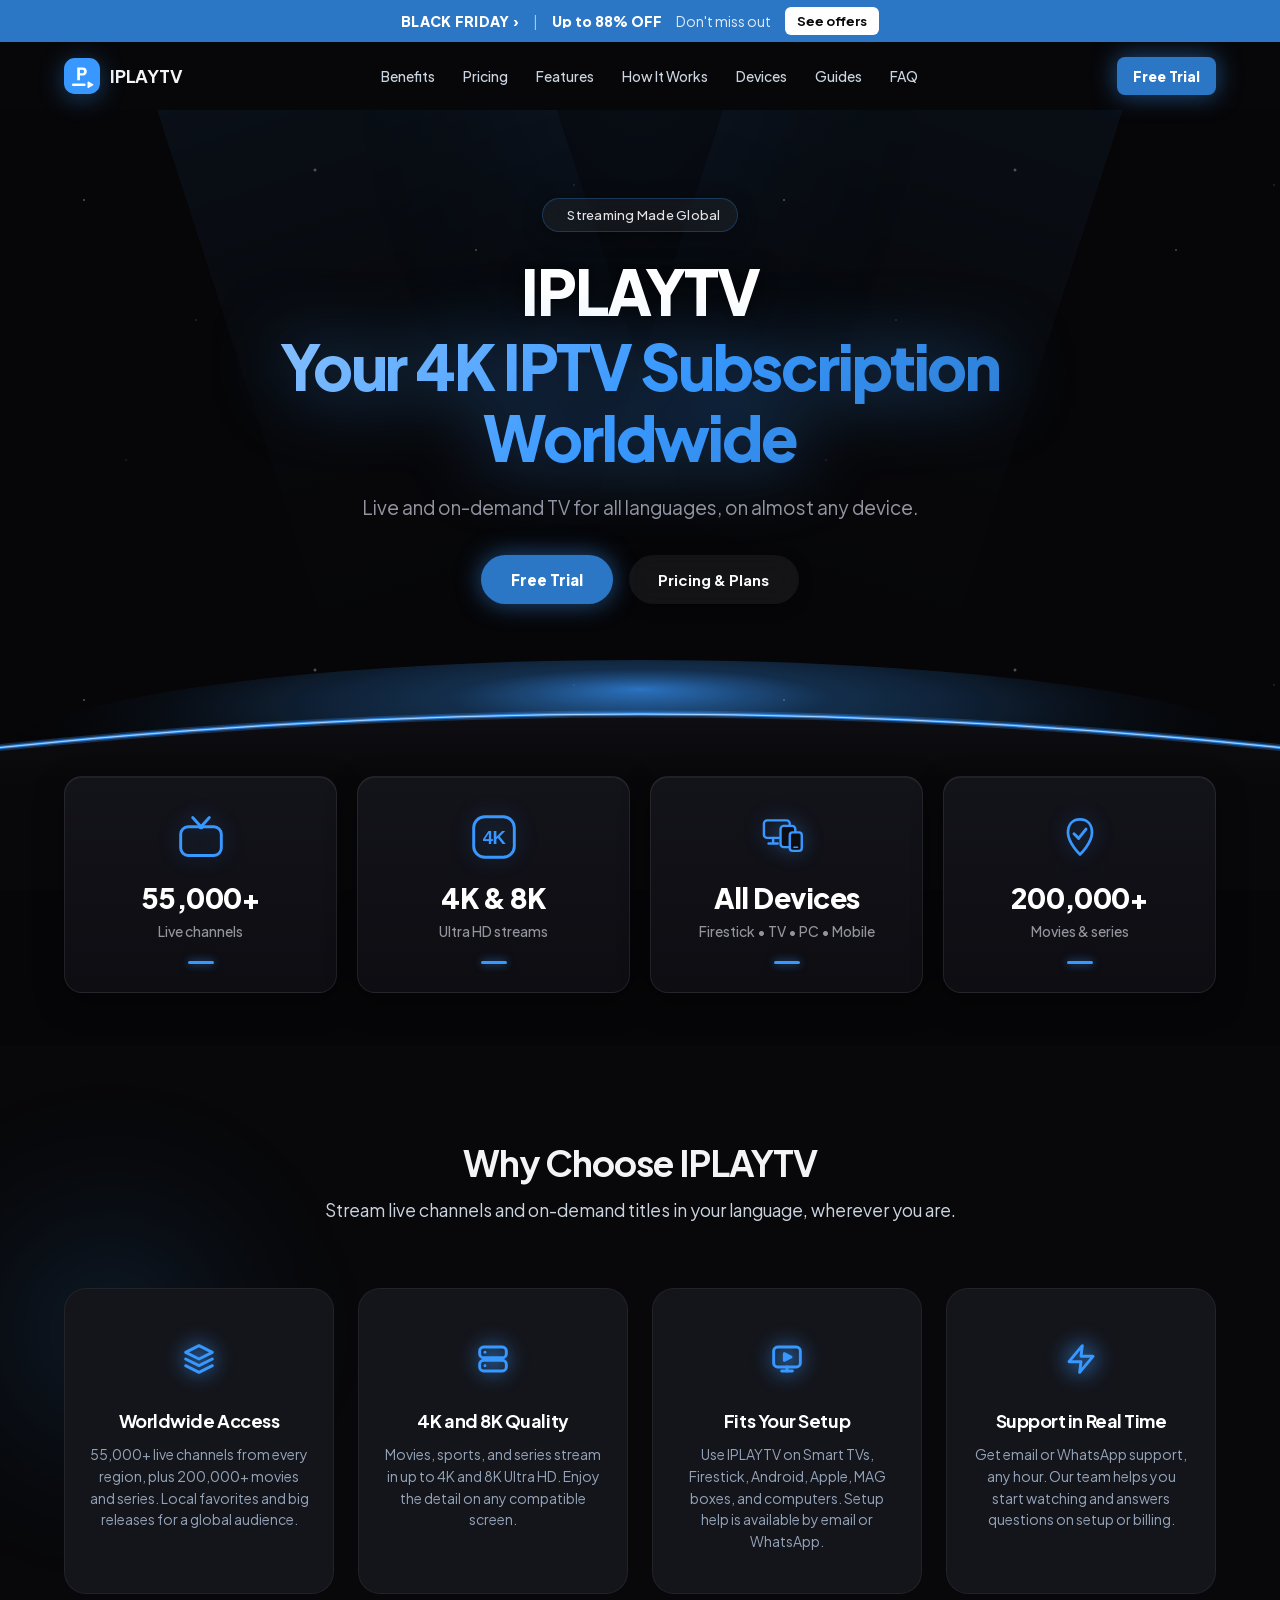
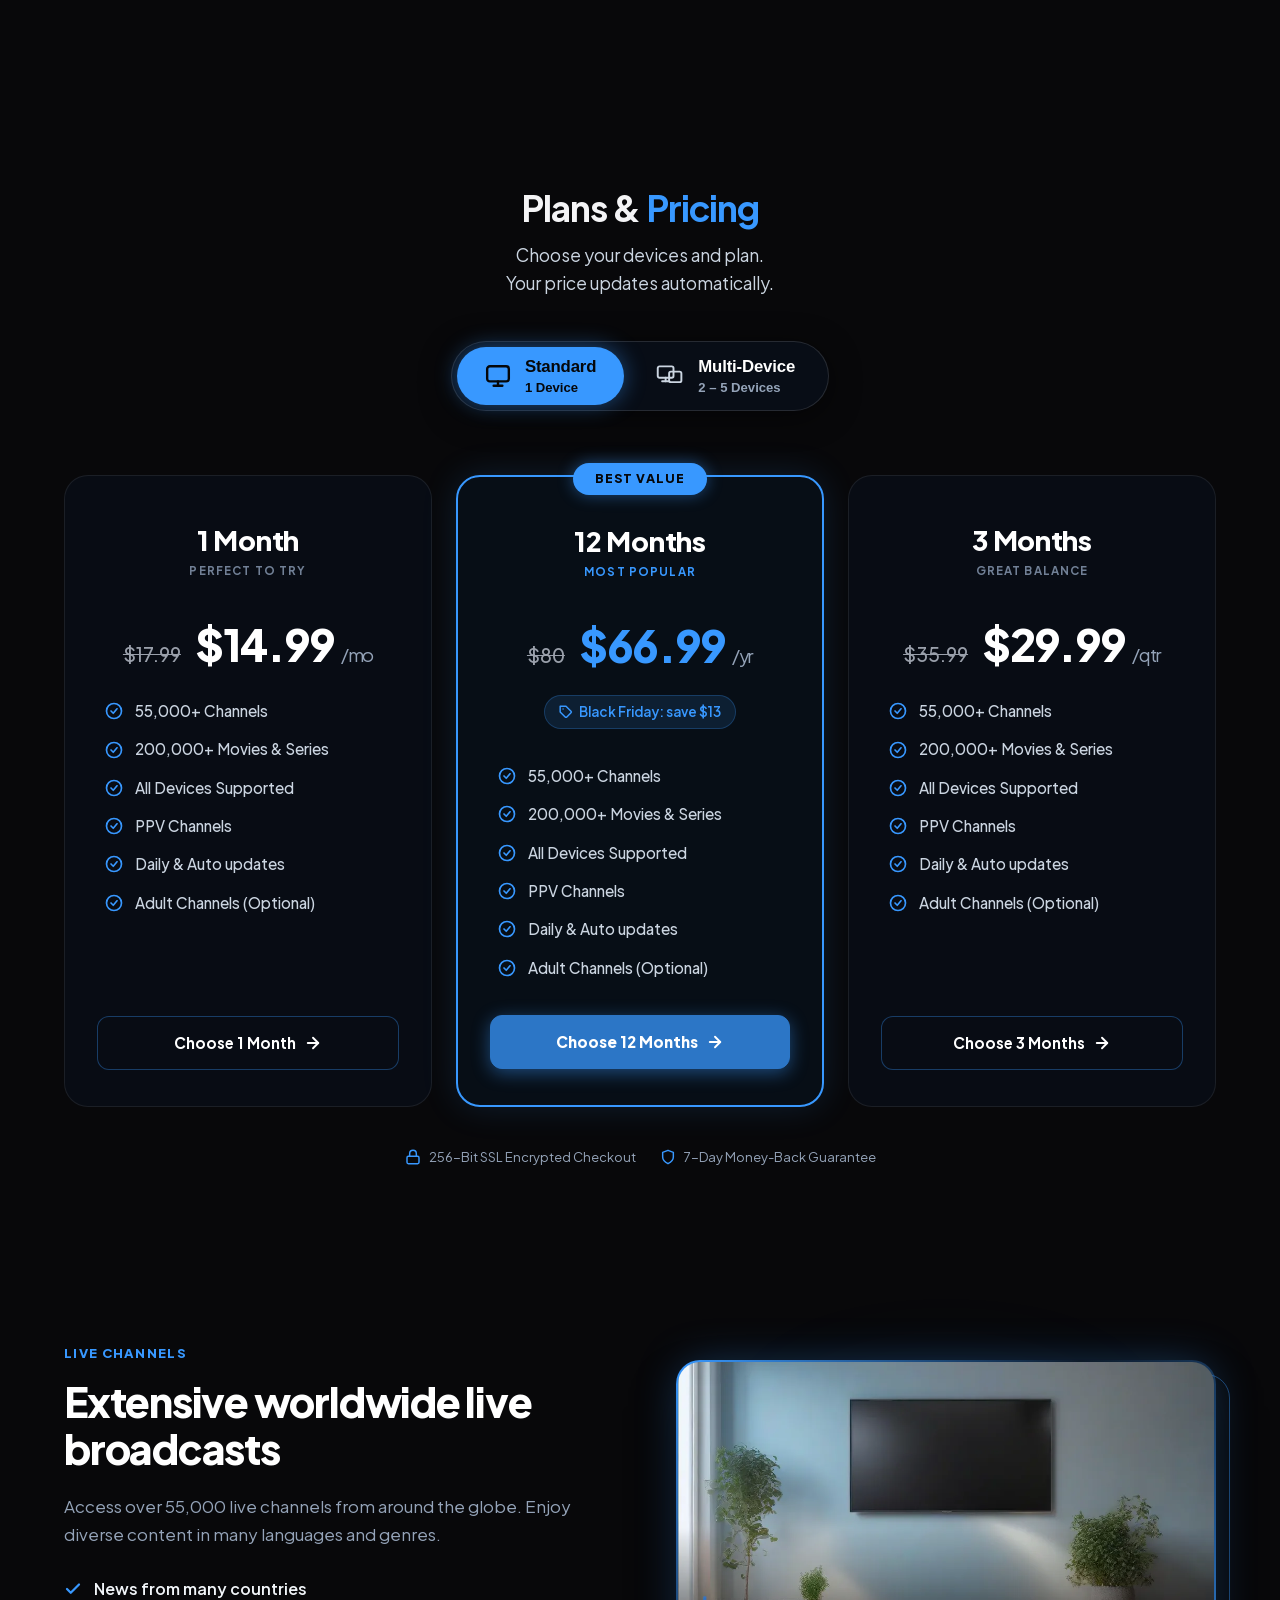
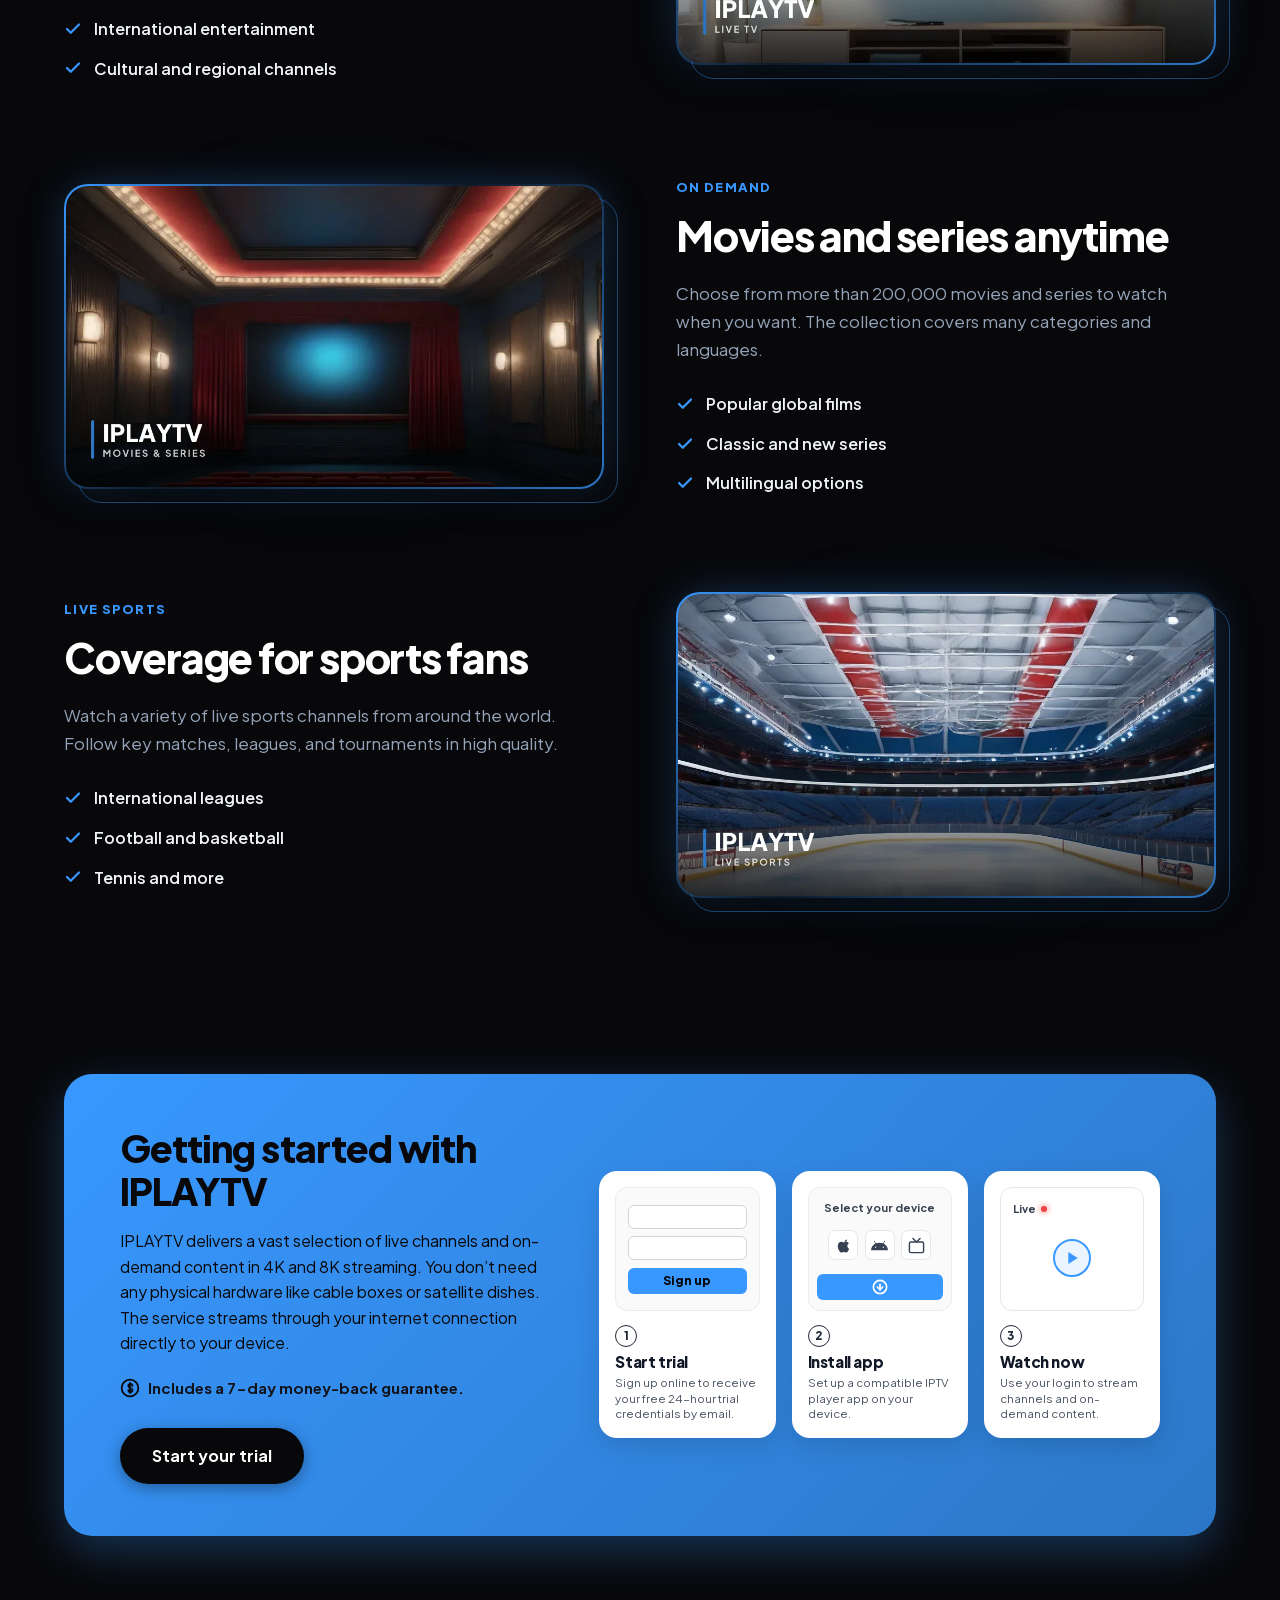
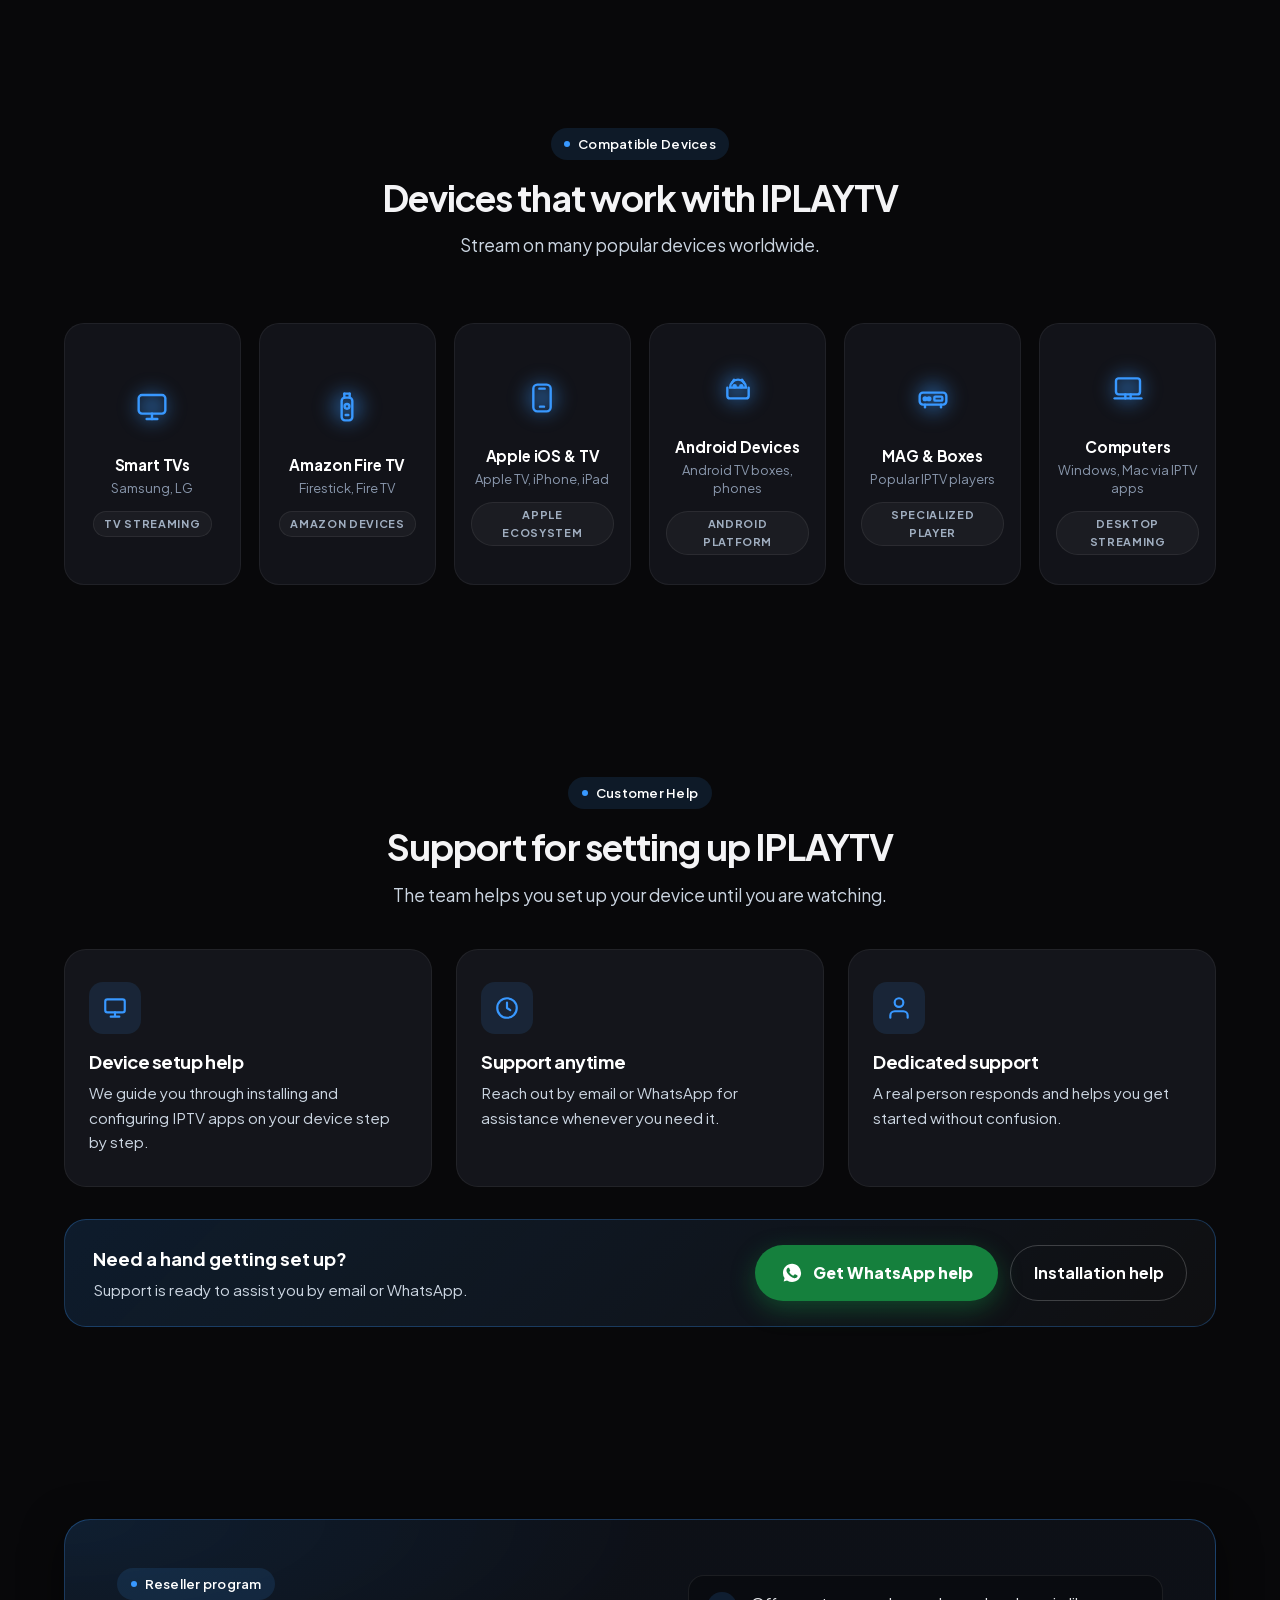
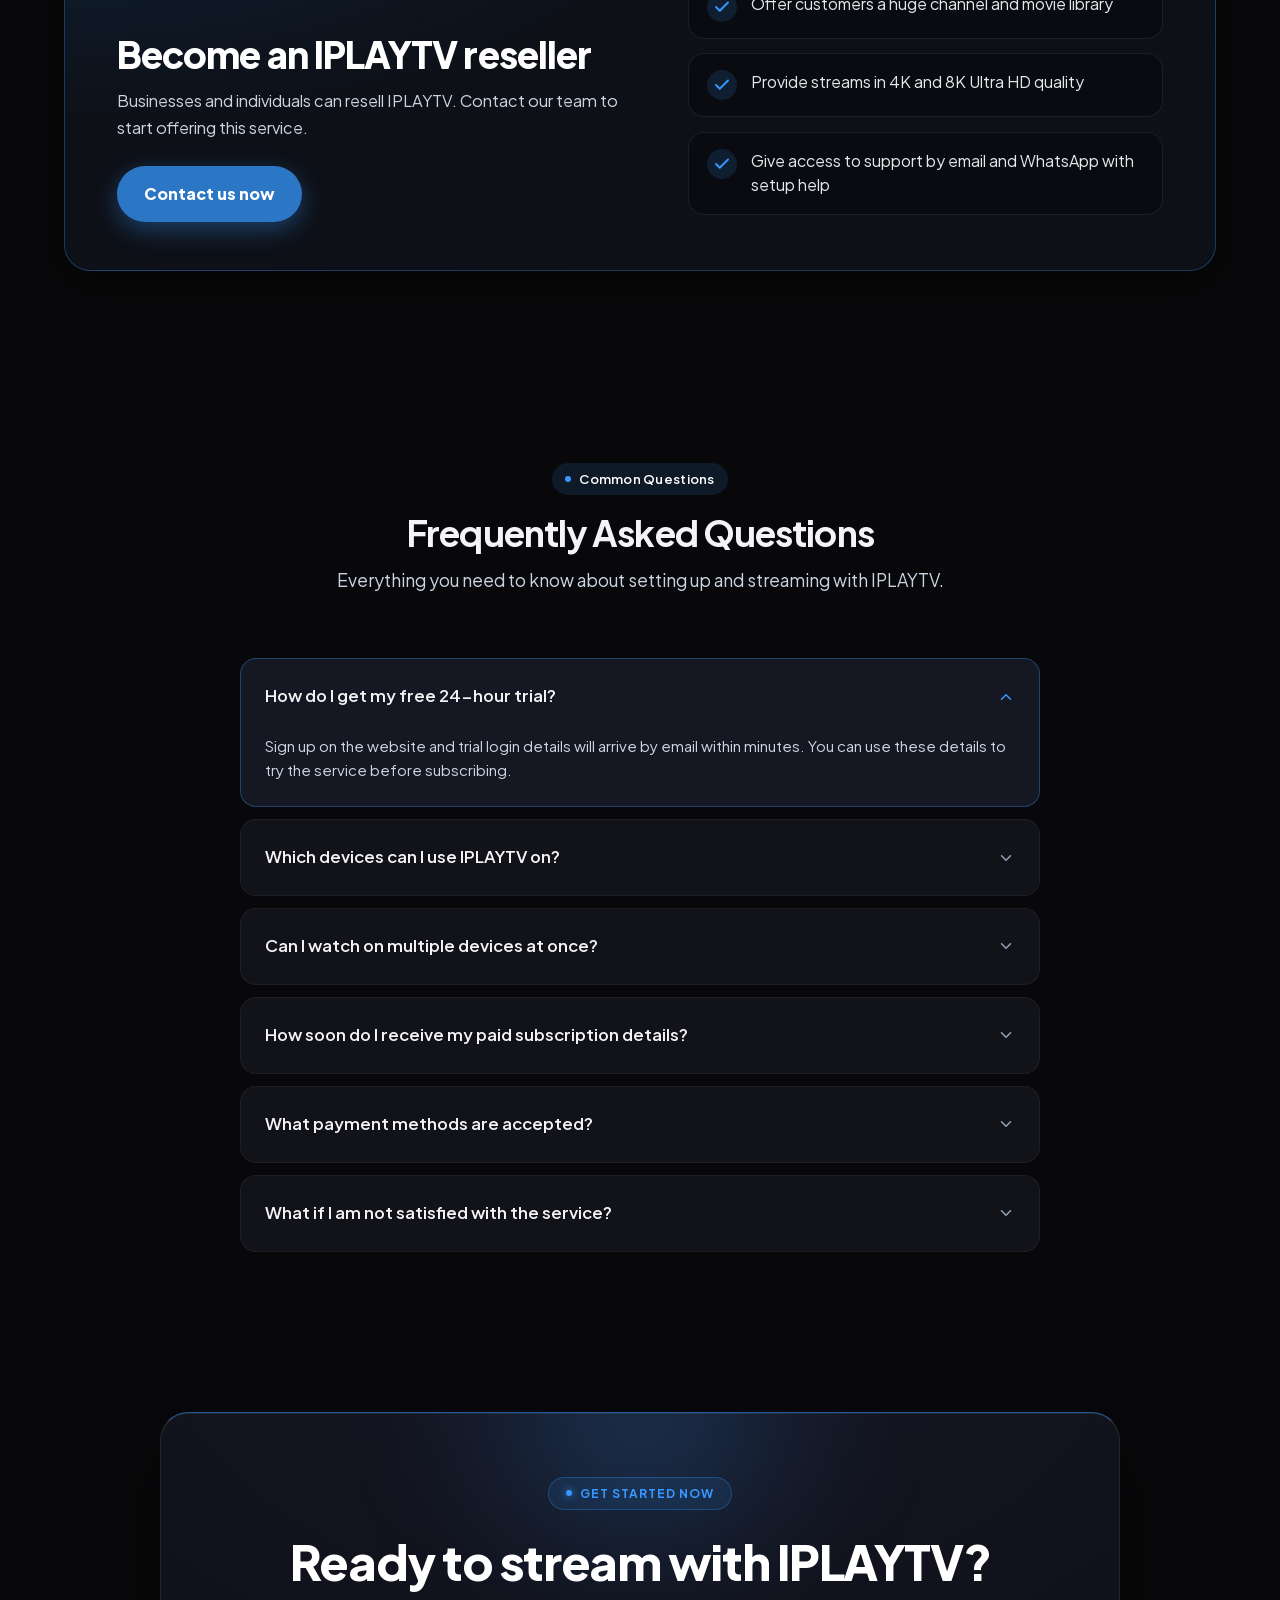
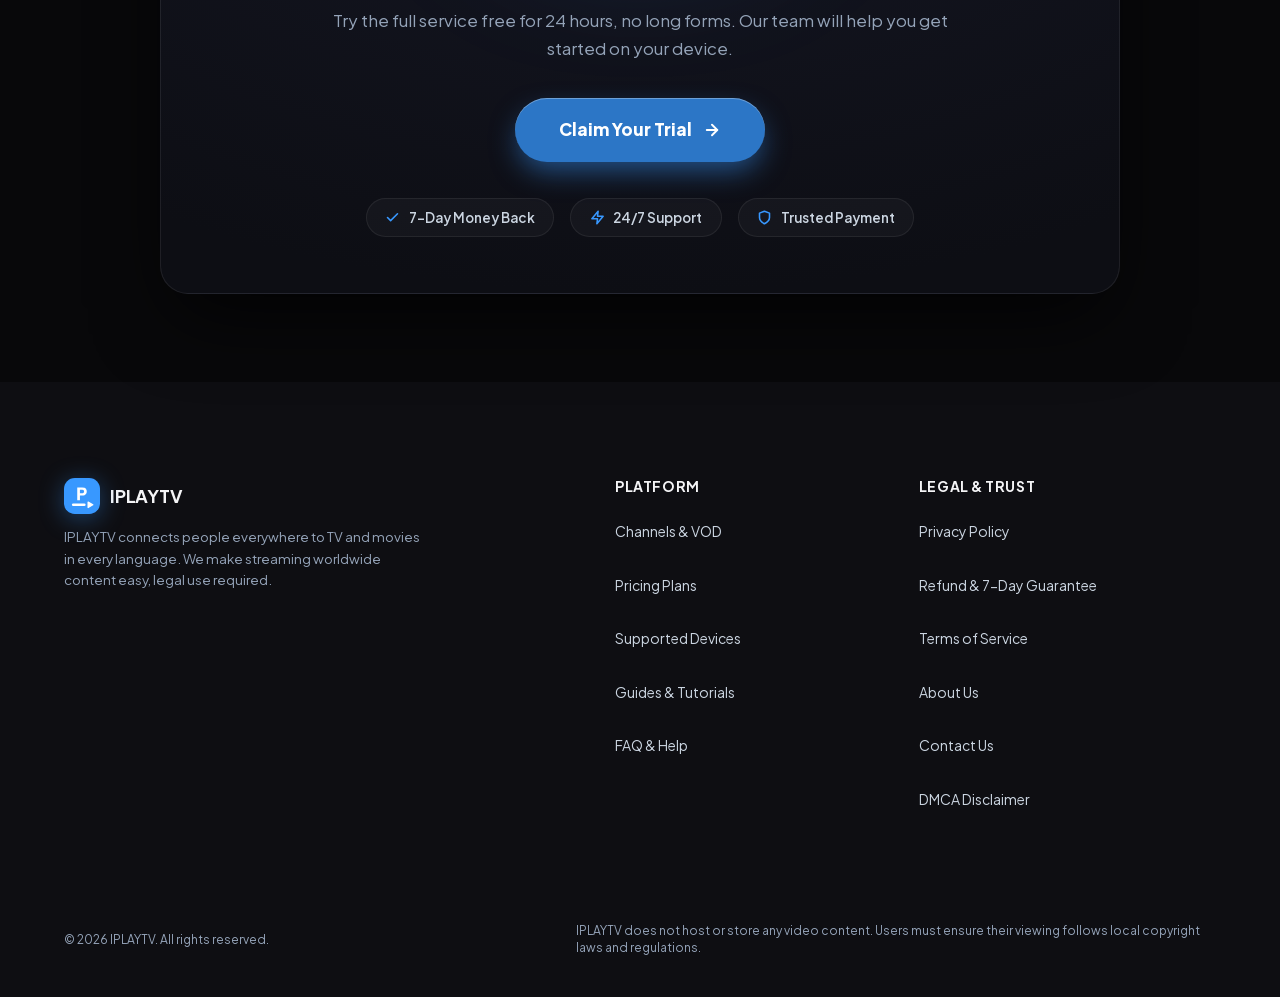
==== index.html @ 458f4988 "Deploy IPTV site via TVKIX Site Manager [2026-11-11T23:20:35.252Z]" ====
<!DOCTYPE html>
<html lang="en" style="background-color:#08080a;color:#f4f4f6;">
<head>
  <meta charset="UTF-8">
  <meta name="viewport" content="width=device-width, initial-scale=1.0">
  
  <!-- Primary SEO Meta Tags -->
  <title>IPLAYTV Global IPTV: 4K &amp; 8K Streaming Plans | Free Trial</title>
  <meta name="description" content="Explore 55,000+ live channels and 200,000+ movies in 4K or 8K. Try the IPLAYTV free 24-hour trial and start watching today. Plans for every budget.">
  <meta name="robots" content="index, follow, max-snippet:-1, max-image-preview:large, max-video-preview:-1">
  <meta name="format-detection" content="telephone=no">
  <link rel="canonical" href="https://iplaytviptv.org/">
  <link rel="preload" href="/assets/fonts/plus-jakarta-sans.woff2" as="font" type="font/woff2" crossorigin>
  <meta name="theme-color" content="#08080a">

  <!-- Site favicon: real image files, which Google Search reads -->
  <link rel="icon" href="favicon.ico" sizes="any">
  <link rel="icon" type="image/png" sizes="48x48" href="/assets/favicon-48x48.png">
  <link rel="icon" type="image/svg+xml" href="/assets/favicon.svg">
  <link rel="apple-touch-icon" sizes="180x180" href="/assets/apple-touch-icon.png">
  <link rel="manifest" href="site.webmanifest">

  <!-- Open Graph / Facebook -->
  <meta property="og:type" content="website">
  <meta property="og:url" content="https://iplaytviptv.org/">
  <meta property="og:title" content="IPLAYTV Global IPTV: 4K & 8K Streaming Plans | Free Trial">
  <meta property="og:description" content="Explore 55,000+ live channels and 200,000+ movies in 4K or 8K. Try the IPLAYTV free 24-hour trial and start watching today. Plans for every budget.">
  <meta property="og:site_name" content="IPLAYTV">
  <meta property="og:image" content="https://iplaytviptv.org/images/share-iplaytv-live-tv-1794439201990.jpg">
  <meta property="og:image:width" content="1200">
  <meta property="og:image:height" content="630">
  <meta property="og:image:alt" content="IPLAYTV Ultra-Stable 4K IPTV Streaming Service">

  <!-- Twitter / X -->
  <meta name="twitter:card" content="summary_large_image">
  <meta name="twitter:title" content="IPLAYTV Global IPTV: 4K & 8K Streaming Plans | Free Trial">
  <meta name="twitter:description" content="Explore 55,000+ live channels and 200,000+ movies in 4K or 8K. Try the IPLAYTV free 24-hour trial and start watching today. Plans for every budget.">
  <meta name="twitter:image" content="https://iplaytviptv.org/images/share-iplaytv-live-tv-1794439201990.jpg">

  <!-- Self-Hosted Critical Variable Font loaded via @font-face with font-display: swap -->

  <!-- Main Stylesheet -->
  <style>
@font-face{font-family:"Plus Jakarta Sans";font-style:normal;font-weight:400 800;font-display:swap;src:url("/assets/fonts/plus-jakarta-sans.woff2") format("woff2");unicode-range:U+0000-00FF,U+0131,U+0152-0153,U+02BB-02BC,U+02C6,U+02DA,U+02DC,U+0304,U+0308,U+0329,U+2000-206F,U+20AC,U+2122,U+2191,U+2193,U+2212,U+2215,U+FEFF,U+FFFD}:root{--bg-page:#08080a;--bg-surface:#0e0e12;--bg-card:#131318;--bg-card-hover:#181820;--bg-subtle:#1c1c24;--border-subtle:transparent;--border-medium:transparent;--border-accent:transparent;--border-highlight:transparent;--accent:#2c77c7;--accent-hover:#2c77c7;--accent-light:rgba(44, 119, 199,0.12);--accent-text:#c7e2ff;--status-green:#22c55e;--status-green-bg:rgba(34,197,94,0.12);--text-primary:#f4f4f6;--text-secondary:#cbd5e1;--text-muted:#94a3b8;--text-inverse:#08080a;--font-family:"Plus Jakarta Sans",-apple-system,BlinkMacSystemFont,"Segoe UI",Roboto,Oxygen,Ubuntu,Cantarell,"Helvetica Neue",sans-serif;--line-height-base:1.6;--line-height-heading:1.2;--space-xs:0.5rem;--space-sm:0.75rem;--space-md:1rem;--space-lg:1.5rem;--space-xl:2.5rem;--space-2xl:4rem;--space-3xl:6rem;--max-width:1200px;--radius-sm:4px;--radius-md:8px;--radius-lg:12px;--radius-full:9999px;--transition-fast:0.15s ease;--transition-normal:0.25s ease}*,*::before,*::after{box-sizing:border-box;margin:0;padding:0}html{font-family:var(--font-family);font-size:16px;line-height:var(--line-height-base);color:var(--text-secondary);background-color:var(--bg-page);scroll-behavior:smooth;-webkit-text-size-adjust:100%;text-rendering:optimizeLegibility}body{min-height:100vh;display:flex;flex-direction:column;background-color:var(--bg-page);color:var(--text-secondary);overflow-x:hidden}h1,h2,h3,h4,h5,h6{color:var(--text-primary);font-weight:700;line-height:var(--line-height-heading);letter-spacing:-0.025em}h1{font-size:clamp(2rem,5vw,3.25rem);font-weight:800;margin-bottom:var(--space-md)}h2{font-size:clamp(1.75rem,3.5vw,2.25rem);margin-bottom:var(--space-sm)}h3{font-size:1.25rem;margin-bottom:var(--space-xs)}p{margin-bottom:var(--space-md)}p:last-child{margin-bottom:0}a{color:inherit;text-decoration:none;transition:color var(--transition-fast)}a:hover{color:var(--text-primary)}ul,ol{list-style:none}:focus-visible{outline:2px solid var(--accent);outline-offset:3px}.container{width:100%;max-width:var(--max-width);margin-inline:auto;padding-inline:var(--space-md)}@media (min-width:768px){.container{padding-inline:var(--space-lg)}}.section{padding-block:var(--space-2xl);border-bottom:none;scroll-margin-top:90px}@media (min-width:768px){.section{padding-block:var(--space-3xl)}}.section-header{text-align:center;max-width:680px;margin-inline:auto;margin-bottom:var(--space-2xl)}.section-header p{color:var(--text-secondary);font-size:1.1rem}.pill-badge{display:inline-flex;align-items:center;gap:0.5rem;padding:0.35rem 0.85rem;font-size:0.8125rem;font-weight:600;letter-spacing:0.02em;color:var(--accent-text);background-color:var(--accent-light);border:none;border-radius:var(--radius-full);margin-bottom:var(--space-md)}.pill-badge .dot{width:6px;height:6px;border-radius:50%;background-color:var(--accent)}.status-pill{display:inline-flex;align-items:center;gap:0.375rem;font-size:0.75rem;font-weight:500;color:#86efac;background-color:var(--status-green-bg);padding:0.25rem 0.625rem;border-radius:var(--radius-full);border:none}.status-pill .indicator{width:6px;height:6px;border-radius:50%;background-color:var(--status-green)}@media (max-width:640px){.header-actions .status-pill{display:none}}.btn{display:inline-flex;align-items:center;justify-content:center;gap:0.5rem;padding:0.75rem 1.5rem;font-size:0.9375rem;font-weight:600;border-radius:var(--radius-md);border:none;cursor:pointer;white-space:nowrap;transition:background-color var(--transition-fast),transform var(--transition-fast);text-decoration:none}.btn:active{transform:translateY(1px)}.btn-primary{background:linear-gradient(135deg,#2c77c7 0%,#2c77c7 100%);color:#ffffff !important;font-weight:700;border:none}.btn-primary:hover{background-color:var(--accent-hover);color:#ffffff}.btn-secondary{background-color:var(--bg-card);color:var(--text-primary);border:none}.btn-secondary:hover{background-color:var(--bg-subtle);color:#ffffff}.btn-block{width:100%}.btn-sm{padding:0.5rem 1rem;font-size:0.875rem}.btn-group{display:flex;flex-direction:column;gap:0.75rem;width:100%}@media (min-width:480px){.btn-group{flex-direction:row;justify-content:center;width:auto}}.site-header{position:sticky;top:0;z-index:100;background-color:rgba(8,8,10,0.95);border-bottom:none;backdrop-filter:blur(8px);-webkit-backdrop-filter:blur(8px)}.header-container{display:flex;align-items:center;justify-content:space-between;height:68px}.brand-logo{display:flex;align-items:center;gap:0.625rem;font-size:1.125rem;font-weight:700;color:var(--text-primary);letter-spacing:-0.01em}.logo-icon{display:inline-flex;align-items:center;justify-content:center;width:32px;height:32px;background-color:var(--accent);color:#ffffff;border-radius:var(--radius-sm);font-weight:900;font-size:1rem}.brand-accent{color:var(--accent-ink, var(--accent))}.nav-menu{display:none}@media (min-width:900px){.nav-menu{display:flex;align-items:center;gap:1.75rem}}.nav-link{font-size:0.875rem;font-weight:500;color:var(--text-secondary)}.nav-link:hover{color:var(--text-primary)}.header-actions{display:flex;align-items:center;gap:0.875rem}.menu-toggle{display:flex;flex-direction:column;justify-content:center;gap:5px;width:38px;height:38px;padding:8px;background-color:var(--bg-card);border:none;border-radius:var(--radius-sm);cursor:pointer;color:var(--text-primary)}@media (min-width:900px){.menu-toggle{display:none}}.menu-bar{display:block;width:100%;height:2px;background-color:var(--text-primary);transition:transform var(--transition-fast),opacity var(--transition-fast)}.menu-toggle[aria-expanded="true"] .menu-bar:nth-child(1){transform:translateY(7px) rotate(45deg)}.menu-toggle[aria-expanded="true"] .menu-bar:nth-child(2){opacity:0}.menu-toggle[aria-expanded="true"] .menu-bar:nth-child(3){transform:translateY(-7px) rotate(-45deg)}.mobile-nav{display:none;position:fixed;top:68px;left:0;right:0;bottom:0;background-color:#08080a;border-bottom:none;padding:var(--space-xl) var(--space-lg);flex-direction:column;gap:var(--space-md);z-index:999;overflow-y:auto}.mobile-nav.is-open{display:flex}@media (min-width:900px){.mobile-nav{display:none !important}}.mobile-nav-link{font-size:1.125rem;font-weight:600;color:var(--text-primary);padding-block:0.5rem;border-bottom:none}.hero-section{position:relative;background-color:#060608;padding-top:clamp(3.5rem,7vw,5.5rem);padding-bottom:clamp(2rem,4vw,3.5rem);text-align:center;overflow:hidden}.hero-cosmic-backdrop{position:absolute;inset:0;pointer-events:none;overflow:hidden;z-index:1;contain:strict}.light-ray{position:absolute;top:-120px;width:380px;height:600px;opacity:0.16;transform-origin:top center;pointer-events:none;will-change:transform}.light-ray-left{left:10%;background:linear-gradient(180deg,rgba(56, 152, 255,0.5) 0%,rgba(56, 152, 255,0.08) 60%,transparent 100%);transform:rotate(-18deg)}.light-ray-right{right:10%;background:linear-gradient(180deg,rgba(56, 152, 255,0.45) 0%,rgba(56, 152, 255,0.08) 60%,transparent 100%);transform:rotate(18deg)}.light-ray-center{left:50%;transform:translateX(-50%);width:550px;height:480px;background:radial-gradient(ellipse at top,rgba(56, 152, 255,0.2) 0%,rgba(56, 152, 255,0.05) 50%,transparent 80%);opacity:0.35}.cosmic-stars{position:absolute;inset:0;background-image:radial-gradient(1.5px 1.5px at 12% 18%,rgba(255,255,255,0.65),transparent),radial-gradient(1px 1px at 28% 42%,rgba(255,255,255,0.45),transparent),radial-gradient(2px 2px at 45% 12%,rgba(199, 226, 255,0.75),transparent),radial-gradient(1.5px 1.5px at 68% 28%,rgba(255,255,255,0.55),transparent),radial-gradient(1px 1px at 82% 15%,rgba(255,255,255,0.45),transparent),radial-gradient(1.5px 1.5px at 92% 38%,rgba(199, 226, 255,0.65),transparent),radial-gradient(1px 1px at 18% 70%,rgba(255,255,255,0.35),transparent),radial-gradient(1.5px 1.5px at 84% 68%,rgba(255,255,255,0.4),transparent);background-repeat:repeat;background-size:700px 500px;opacity:0.7}.hero-container{position:relative;z-index:3}.hero-content{max-width:860px;margin-inline:auto;display:flex;flex-direction:column;align-items:center}.hero-badge-pill{display:inline-flex;align-items:center;gap:0.5rem;padding:0.35rem 1rem;background:rgba(255,255,255,0.05);border:none;border-radius:var(--radius-full);font-size:0.8125rem;font-weight:500;letter-spacing:0.02em;color:#e4e4e7;margin-bottom:1.5rem;backdrop-filter:blur(12px);-webkit-backdrop-filter:blur(12px);box-shadow:0 4px 20px rgba(0,0,0,0.4);transition:background-color var(--transition-fast),transform var(--transition-fast)}.hero-badge-pill:hover{background:rgba(255,255,255,0.08);transform:translateY(-1px)}.badge-spark{color:#2c77c7;font-size:0.875rem;text-shadow:0 0 10px rgba(44, 119, 199,0.9),0 0 20px rgba(44, 119, 199,0.5);line-height:1}.hero-title{display:flex;flex-direction:column;align-items:center;gap:0.25rem;font-size:clamp(2.1rem,5.2vw,3.85rem);font-weight:800;line-height:1.15;letter-spacing:-0.035em;margin-bottom:1.25rem}.title-top{color:#ffffff;text-shadow:0 2px 20px rgba(0,0,0,0.8)}.title-bottom{color:var(--accent-ink, #3898ff);background:linear-gradient(135deg,#3898ff 0%,#3898ff 50%,#2c77c7 100%);-webkit-background-clip:text;-webkit-text-fill-color:transparent;background-clip:text;filter:drop-shadow(0 0 35px rgba(44, 119, 199,0.45))}.hero-description{font-size:clamp(1rem,2vw,1.1875rem);color:#9494a0;line-height:1.6;max-width:640px;margin-inline:auto;margin-bottom:2rem}.hero-btn-group{display:flex;flex-direction:row;align-items:center;justify-content:center;gap:1rem;flex-wrap:wrap;margin-bottom:2.5rem}.btn-pill{display:inline-flex;align-items:center;justify-content:center;gap:0.5rem;padding:0.8rem 1.85rem;font-size:0.9375rem;font-weight:600;border-radius:var(--radius-full);border:none;cursor:pointer;white-space:nowrap}.btn-pill,.btn-pill span,.btn-pill:link,.btn-pill:visited{text-decoration:none}.btn-pill-primary,.btn-pill-primary:link,.btn-pill-primary:visited{background:var(--accent);color:#ffffff !important;font-weight:800 !important;border:none;box-shadow:0 0 25px rgba(44, 119, 199,0.45),0 4px 14px rgba(0,0,0,0.4)}.btn-pill-primary:hover{transform:translateY(-2px) scale(1.02);box-shadow:0 0 35px rgba(44, 119, 199,0.7),0 6px 22px rgba(0,0,0,0.5);color:#ffffff !important}.btn-pill-primary span{background:none;box-shadow:none;color:#ffffff !important}.btn-pill-glass{background-color:rgba(255,255,255,0.06);color:#f8fafc !important;border:none;backdrop-filter:blur(12px);-webkit-backdrop-filter:blur(12px);box-shadow:0 4px 15px rgba(0,0,0,0.3)}.btn-pill-glass span{color:#f8fafc !important}.btn-pill-glass:hover{background-color:rgba(255,255,255,0.12);color:#ffffff !important;transform:translateY(-2px);box-shadow:0 6px 20px rgba(0,0,0,0.4)}.hero-horizon{position:relative;width:100%;margin-top:1rem;margin-bottom:-15px;overflow:visible;pointer-events:none;z-index:2;display:flex;justify-content:center}.horizon-svg{width:100%;height:clamp(140px,18vw,240px);display:block;overflow:visible}.hero-metrics-container{position:relative;z-index:3;margin-top:-115px}@media (max-width:640px){.hero-metrics-container{margin-top:-50px}.hero-btn-group{flex-direction:column;width:100%;max-width:320px;margin-inline:auto}.btn-pill{width:100%}.horizon-svg{height:120px}}.metrics-grid{display:grid;grid-template-columns:repeat(2,1fr);gap:1rem;margin-top:0}@media (min-width:860px){.metrics-grid{grid-template-columns:repeat(4,1fr);gap:1.25rem}}.metric-card{position:relative;background-color:#0c0c11;background:linear-gradient(180deg,#13131a 0%,#0d0d12 100%);border:1px solid rgba(255,255,255,0.08);border-radius:18px;padding:2.25rem 1rem 1.75rem 1rem;display:flex;flex-direction:column;align-items:center;justify-content:center;text-align:center;box-shadow:0 10px 30px rgba(0,0,0,0.4),inset 0 1px 0 rgba(255,255,255,0.06);transition:transform var(--transition-normal),box-shadow var(--transition-normal),border-color var(--transition-normal),background-color var(--transition-normal)}.metric-card:hover{transform:translateY(-3px);background-color:#101016;border-color:rgba(56, 152, 255,0.4);box-shadow:0 14px 40px rgba(0,0,0,0.55),0 0 25px rgba(44, 119, 199,0.15)}.metric-icon-wrap{display:flex;align-items:center;justify-content:center;width:56px;height:48px;max-width:56px;max-height:48px;background:transparent;border:none;margin-inline:auto;margin-bottom:1.25rem;overflow:visible;flex-shrink:0}.metric-icon-art{width:56px !important;height:48px !important;max-width:56px !important;max-height:48px !important;display:block;flex-shrink:0;filter:drop-shadow(0 0 10px rgba(56, 152, 255,0.22));transition:transform var(--transition-fast),filter var(--transition-fast)}.metric-card:hover .metric-icon-art{transform:scale(1.06);filter:drop-shadow(0 0 16px rgba(56, 152, 255,0.5))}.metric-val{font-size:clamp(1.35rem,2.2vw,1.85rem);font-weight:800;color:#ffffff;letter-spacing:-0.02em;line-height:1.2}.metric-val .accent-mark{color:var(--accent-ink, #3898ff);margin-left:2px}.metric-label{font-size:clamp(0.78rem,1.15vw,0.875rem);color:#94949e;margin-top:0.45rem;line-height:1.4;font-weight:500}.metric-dash{display:block;width:26px;height:3px;border-radius:var(--radius-full);background-color:#3898ff;margin-top:1.25rem;box-shadow:0 0 8px rgba(56, 152, 255,0.5)}@media (max-width:640px){.metrics-grid{gap:0.65rem}.metric-card{padding:1.5rem 0.6rem 1.25rem 0.6rem;border-radius:14px}.metric-icon-wrap{height:44px;margin-bottom:0.85rem}.metric-icon-art{width:44px;height:38px}.metric-val{font-size:1.15rem}.metric-label{font-size:0.72rem}.metric-dash{margin-top:0.85rem;width:20px}}.hero-categories-section{position:relative;background-color:#060608;padding-bottom:2rem}.hero-categories-container{position:relative;z-index:3;margin-top:1.5rem;margin-bottom:1rem}.category-cards-grid{display:grid;grid-template-columns:repeat(3,1fr);gap:0.65rem}@media (min-width:860px){.category-cards-grid{grid-template-columns:repeat(6,1fr);gap:1rem}}.category-card{position:relative;display:flex;flex-direction:column;border-radius:14px;overflow:hidden;background-color:#0c0c11;border:1px solid rgba(255,255,255,0.08);text-decoration:none;cursor:pointer;box-shadow:0 6px 20px rgba(0,0,0,0.4);transition:transform var(--transition-normal),box-shadow var(--transition-normal),border-color var(--transition-normal)}.category-card:hover{transform:translateY(-4px) scale(1.02);border-color:rgba(56, 152, 255,0.45);box-shadow:0 12px 30px rgba(0,0,0,0.6),0 0 20px rgba(56, 152, 255,0.22)}.category-card-media{position:relative;width:100%;aspect-ratio:2 / 3;overflow:hidden;border-radius:14px;background-color:#08080a}.category-card-media img{width:100%;height:100%;object-fit:cover;display:block;transition:transform 0.45s cubic-bezier(0.16,1,0.3,1)}.category-card:hover .category-card-media img{transform:scale(1.07)}.category-card-overlay{position:absolute;inset:0;background:linear-gradient(180deg,transparent 40%,rgba(0,0,0,0.65) 75%,rgba(0,0,0,0.92) 100%);pointer-events:none}.category-card-label{position:absolute;bottom:0.55rem;left:0.25rem;right:0.25rem;text-align:center;font-size:0.78rem;font-weight:600;color:#ffffff;letter-spacing:-0.01em;text-shadow:0 1px 4px rgba(0,0,0,0.9);pointer-events:none;white-space:nowrap;overflow:hidden;text-overflow:ellipsis;padding-inline:4px;transition:color var(--transition-fast)}.category-card:hover .category-card-label{color:var(--accent-ink, #3898ff)}@media (max-width:640px){.hero-categories-container{margin-top:0.85rem;margin-bottom:0.5rem}.category-cards-grid{gap:0.45rem}.category-card{border-radius:10px}.category-card-media{border-radius:10px}.category-card-label{font-size:0.65rem;bottom:0.35rem}}.what-we-offer-section{position:relative;overflow:hidden}.what-we-offer-section::before{content:"";position:absolute;top:15%;left:-80px;width:380px;height:380px;background:radial-gradient(circle,rgba(56, 152, 255,0.14) 0%,rgba(56, 152, 255,0.03) 50%,transparent 70%);filter:blur(60px);pointer-events:none;z-index:0}.benefits-grid{position:relative;z-index:1;display:grid;grid-template-columns:1fr;gap:1.25rem}@media (min-width:640px){.benefits-grid{grid-template-columns:repeat(2,1fr)}}@media (min-width:1024px){.benefits-grid{grid-template-columns:repeat(4,1fr);gap:1.5rem}}.benefit-card{background-color:#14151b;border:1px solid rgba(255,255,255,0.06);border-radius:22px;padding:2.5rem 1.5rem;display:flex;flex-direction:column;align-items:center;text-align:center;height:100%;transition:transform 0.25s ease,border-color 0.25s ease,box-shadow 0.25s ease,background-color 0.25s ease}.benefit-card:hover{background-color:#181a22;border-color:rgba(56, 152, 255,0.35);transform:translateY(-4px);box-shadow:0 16px 36px -10px rgba(0,0,0,0.6),0 0 24px rgba(56, 152, 255,0.12)}.benefit-icon-wrapper{position:relative;width:60px;height:60px;display:flex;align-items:center;justify-content:center;color:var(--accent-ink, #3898ff);margin-bottom:1.25rem;flex-shrink:0}.benefit-icon-glow{position:absolute;top:50%;left:50%;transform:translate(-50%,-50%);width:48px;height:48px;border-radius:50%;background:radial-gradient(circle,rgba(56, 152, 255,0.55) 0%,rgba(56, 152, 255,0.18) 50%,transparent 75%);filter:blur(8px);pointer-events:none;z-index:0}.benefit-icon-wrapper svg{position:relative;z-index:1;width:32px;height:32px;color:var(--accent-ink, #3898ff)}.benefit-title{font-size:1.125rem;font-weight:700;color:#ffffff;margin-bottom:0.75rem;line-height:1.3}.benefit-desc{font-size:0.875rem;color:#94a3b8;line-height:1.55;margin:0;max-width:250px}.features-showcase-section{padding:5rem 0;position:relative;overflow:hidden}.features-showcase{display:flex;flex-direction:column;gap:6rem}.feature-split-row{display:grid;grid-template-columns:1fr;align-items:center;gap:2.5rem}@media (min-width:992px){.feature-split-row{grid-template-columns:1fr 1fr;gap:4.5rem}.feature-split-row-reverse .feature-split-content{order:2}.feature-split-row-reverse .feature-split-media{order:1}}.feature-split-content{display:flex;flex-direction:column;justify-content:center}.feature-badge-tag{display:inline-block;font-size:0.8125rem;font-weight:800;text-transform:uppercase;letter-spacing:0.1em;color:var(--accent-ink, #3898ff);margin-bottom:0.875rem}.feature-split-title{font-size:clamp(2rem,3.2vw,2.75rem);font-weight:800;line-height:1.15;letter-spacing:-0.03em;color:#ffffff;margin:0 0 1.25rem 0}.feature-split-desc{font-size:1.0625rem;line-height:1.65;color:#94a3b8;margin:0 0 1.75rem 0;max-width:520px}.feature-split-list{list-style:none;padding:0;margin:0;display:flex;flex-direction:column;gap:0.875rem}.feature-split-item{display:flex;align-items:center;gap:0.75rem;font-size:1rem;font-weight:600;color:#f1f5f9}.feature-check-icon{display:inline-flex;align-items:center;justify-content:center;color:var(--accent-ink, #3898ff);flex-shrink:0}.feature-check-icon svg{width:18px;height:18px}.feature-split-media{position:relative;display:flex;justify-content:center;align-items:center}.feature-media-wrapper{position:relative;width:100%;max-width:620px;display:flex;align-items:center;justify-content:center}.feature-media-ambient{position:absolute;top:50%;left:50%;transform:translate(-50%,-50%);width:80%;height:80%;background:radial-gradient(circle,rgba(56, 152, 255,0.16) 0%,rgba(56, 152, 255,0.03) 60%,transparent 80%);filter:blur(50px);pointer-events:none;z-index:0}.feature-mockup-img{position:relative;z-index:1;width:100%;max-width:100%;height:auto;display:block;object-fit:contain;filter:drop-shadow(0 20px 30px rgba(0,0,0,0.65));transition:transform 0.35s cubic-bezier(0.16,1,0.3,1),filter 0.35s ease}.feature-mockup-img:hover{transform:translateY(-6px) scale(1.02);filter:drop-shadow(0 28px 42px rgba(0,0,0,0.8)) drop-shadow(0 0 25px rgba(56, 152, 255,0.22))}@media (max-width:768px){.features-showcase-section{padding:3.5rem 0}.features-showcase{gap:4rem}.feature-split-title{font-size:1.75rem}.feature-split-desc{font-size:0.9375rem;margin-bottom:1.25rem}.feature-split-item{font-size:0.9375rem}}.journey-banner{background:linear-gradient(135deg,#3898ff 0%,#3898ff 50%,#3898ff 100%);border-radius:28px;padding:3.25rem 3.5rem;display:grid;grid-template-columns:1fr;gap:2.5rem;align-items:center;position:relative;overflow:hidden;box-shadow:0 15px 45px rgba(56, 152, 255,0.22)}@media (min-width:1024px){.journey-banner{grid-template-columns:1fr 1.3fr;gap:3rem}}.journey-cta-col{display:flex;flex-direction:column;align-items:flex-start}.journey-title{font-size:2.35rem;font-weight:800;color:#08080a;line-height:1.15;letter-spacing:-0.025em;margin-bottom:1rem}.journey-guarantee{display:inline-flex;align-items:center;gap:0.5rem;font-size:0.9375rem;font-weight:700;color:#12131a;margin-bottom:1.75rem}.journey-guarantee svg{flex-shrink:0;color:#08080a}.journey-btn{display:inline-flex;align-items:center;justify-content:center;background-color:#08080a;color:#ffffff;font-size:1rem;font-weight:700;padding:0.95rem 2rem;border-radius:100px;text-decoration:none;box-shadow:0 4px 15px rgba(0,0,0,0.35);transition:transform var(--transition-fast),background-color var(--transition-fast),box-shadow var(--transition-fast)}.journey-btn:hover{background-color:#1a1b24;transform:translateY(-2px);box-shadow:0 6px 20px rgba(0,0,0,0.45)}.journey-steps-grid{display:grid;grid-template-columns:1fr;gap:1.25rem}@media (min-width:640px){.journey-steps-grid{grid-template-columns:repeat(3,1fr);gap:1rem}}.journey-step-card{background-color:#ffffff;border-radius:18px;padding:1rem;display:flex;flex-direction:column;box-shadow:0 8px 24px rgba(0,0,0,0.12);transition:transform var(--transition-fast),box-shadow var(--transition-fast)}.journey-step-card:hover{transform:translateY(-4px);box-shadow:0 12px 28px rgba(0,0,0,0.18)}.journey-mockup{background-color:#fafafa;border:1.5px solid #ececee;border-radius:12px;height:124px;padding:0.75rem;margin-bottom:0.875rem;display:flex;flex-direction:column;justify-content:center;position:relative;overflow:hidden}.mockup-signup{gap:0.45rem}.mockup-input-box{height:24px;width:100%;border:1.5px solid #d1d5db;border-radius:6px;background-color:#ffffff}.mockup-submit-btn{height:26px;width:100%;background:var(--accent);color:#08080a;border-radius:6px;font-size:0.75rem;font-weight:800;display:flex;align-items:center;justify-content:center}.mockup-download{justify-content:space-between;padding:0.65rem 0.5rem}.mockup-subheading{font-size:0.6875rem;font-weight:700;color:#374151;text-align:center}.mockup-device-tiles{display:flex;align-items:center;justify-content:center;gap:0.4rem}.mockup-tile{width:30px;height:30px;border:1.5px solid #e5e7eb;border-radius:7px;background-color:#ffffff;display:flex;align-items:center;justify-content:center;color:#374151}.mockup-download-btn{height:26px;width:100%;background:var(--accent);color:#ffffff;border-radius:6px;display:flex;align-items:center;justify-content:center}.mockup-enjoy{justify-content:space-between;border:1.5px solid #e5e7eb;background-color:#ffffff}.mockup-live-indicator{display:flex;align-items:center;gap:0.3rem;font-size:0.6875rem;font-weight:700;color:#374151}.mockup-live-indicator .live-dot{width:6px;height:6px;border-radius:50%;background-color:#ef4444;box-shadow:0 0 6px #ef4444}.mockup-play-center{margin:auto;width:38px;height:38px;border:2px solid var(--accent);border-radius:50%;display:flex;align-items:center;justify-content:center;color:var(--accent-ink, var(--accent));background-color:rgba(56, 152, 255,0.08)}.mockup-play-center svg{margin-left:2px}.journey-step-footer{display:flex;flex-direction:column;align-items:flex-start}.journey-step-num{width:22px;height:22px;border:1.5px solid #1f2937;border-radius:50%;display:inline-flex;align-items:center;justify-content:center;font-size:0.725rem;font-weight:800;color:#1f2937;margin-bottom:0.35rem}.journey-step-title{font-size:0.95rem;font-weight:800;color:#111827;margin-bottom:0.25rem}.journey-step-desc{font-size:0.725rem;color:#4b5563;line-height:1.35;margin:0}@media (max-width:640px){.journey-banner{padding:2rem 1.25rem;border-radius:20px}.journey-title{font-size:1.75rem}.journey-btn{width:100%;text-align:center}}.pricing-cards-wrapper{display:grid;grid-template-columns:1fr;gap:2.25rem;max-width:1100px;margin:0 auto;align-items:stretch}@media (min-width:900px){.pricing-cards-wrapper{grid-template-columns:repeat(3,1fr);gap:1.5rem;align-items:center}}.price-plan-card{background-color:#0c0d12;border:1px solid rgba(255,255,255,0.08);border-radius:22px;padding:2.75rem 1.75rem 2rem 1.75rem;display:flex;flex-direction:column;position:relative;transition:transform var(--transition-fast),border-color var(--transition-fast),box-shadow var(--transition-fast)}.price-plan-card:hover{border-color:rgba(255,255,255,0.18);transform:translateY(-4px)}.price-plan-card.is-featured{background-color:#0e0f16;border:2px solid var(--accent);box-shadow:0 0 40px rgba(56, 152, 255,0.15);padding-top:3rem}@media (min-width:900px){.price-plan-card.is-featured{transform:scale(1.03);z-index:2}.price-plan-card.is-featured:hover{transform:scale(1.05) translateY(-4px)}}.plan-badge-top{position:absolute;top:-14px;left:50%;transform:translateX(-50%);background:var(--accent);color:#000000;font-size:0.75rem;font-weight:800;letter-spacing:0.08em;text-transform:uppercase;padding:0.35rem 1.15rem;border-radius:100px;box-shadow:0 4px 14px rgba(56, 152, 255,0.4);white-space:nowrap}.plan-card-head{text-align:center;margin-bottom:1.5rem}.plan-card-title{font-size:1.75rem;font-weight:800;color:#ffffff;margin-bottom:0.35rem}.plan-card-subtitle{font-size:0.6875rem;font-weight:700;letter-spacing:0.12em;text-transform:uppercase;color:#7e808e;margin-bottom:1.25rem}.plan-card-subtitle.featured-subtitle{color:var(--accent-ink, var(--accent))}.plan-card-price-row{display:flex;align-items:baseline;justify-content:center;gap:0.25rem}.plan-card-amount{font-size:2.75rem;font-weight:800;color:#ffffff;letter-spacing:-0.03em;line-height:1}.plan-card-amount.featured-amount{font-size:3.25rem;color:var(--accent-ink, var(--accent));letter-spacing:-0.04em}.plan-card-unit{font-size:0.9375rem;color:#8c8e9b;font-weight:500}.plan-billed-note{font-size:0.8125rem;color:#8c8e9b;font-weight:500;margin-top:0.35rem}.plan-savings-pill{display:inline-flex;align-items:center;justify-content:center;gap:0.375rem;background-color:rgba(56, 152, 255,0.1);border:1px solid rgba(56, 152, 255,0.25);color:var(--accent-ink, var(--accent));font-size:0.8125rem;font-weight:600;padding:0.35rem 0.875rem;border-radius:100px;margin-top:0.75rem}.plan-savings-pill svg{flex-shrink:0}.plan-card-features{list-style:none;padding:0;margin:0 0 2rem 0;display:flex;flex-direction:column;gap:0.875rem;flex:1}.plan-card-feature{display:flex;align-items:center;gap:0.75rem;font-size:0.9375rem;color:#d1d3df}.plan-card-feature .check-icon{color:var(--accent-ink, var(--accent));width:18px;height:18px;flex-shrink:0}.plan-card-btn{display:flex;align-items:center;justify-content:center;gap:0.5rem;width:100%;padding:0.95rem 1.25rem;border-radius:12px;font-size:0.95rem;font-weight:700;text-decoration:none;cursor:pointer;transition:all var(--transition-fast)}.plan-card-btn.outline-btn{background-color:rgba(255,255,255,0.03);border:1px solid rgba(255,255,255,0.12);color:#ffffff}.plan-card-btn.outline-btn:hover{background-color:rgba(255,255,255,0.08);border-color:rgba(255,255,255,0.25);transform:translateY(-2px)}.plan-card-btn.solid-featured-btn{background:var(--accent);border:none;color:#000000;box-shadow:0 4px 18px rgba(56, 152, 255,0.3)}.plan-card-btn.solid-featured-btn:hover{filter:brightness(1.08);box-shadow:0 6px 24px rgba(56, 152, 255,0.45);transform:translateY(-2px)}.plan-card-btn svg{transition:transform var(--transition-fast)}.plan-card-btn:hover svg{transform:translateX(3px)}.pricing-guarantee-row,.hero-trust-row{margin-top:var(--space-xl);text-align:center;display:flex;flex-wrap:wrap;align-items:center;justify-content:center;gap:1.5rem;font-size:0.8125rem;color:var(--text-muted)}.trust-item{display:inline-flex;align-items:center;gap:0.5rem;font-size:0.8125rem;color:var(--text-muted)}.trust-item svg{width:16px !important;height:16px !important;max-width:16px !important;max-height:16px !important;flex-shrink:0;color:var(--accent-ink, var(--accent))}.devices-grid{display:grid;grid-template-columns:repeat(2,1fr);gap:1rem}@media (min-width:640px){.devices-grid{grid-template-columns:repeat(3,1fr);gap:1.25rem}}@media (min-width:1024px){.devices-grid{grid-template-columns:repeat(6,1fr);gap:1.15rem}}.device-card{background-color:#121319;border:1px solid rgba(255,255,255,0.06);border-radius:20px;padding:2.25rem 1rem 1.85rem;text-align:center;display:flex;flex-direction:column;align-items:center;justify-content:center;position:relative;overflow:hidden;transition:transform 0.25s cubic-bezier(0.16,1,0.3,1),background-color 0.25s ease,border-color 0.25s ease,box-shadow 0.25s ease}.device-card:hover{background-color:#161822;border-color:rgba(56, 152, 255,0.4);transform:translateY(-4px);box-shadow:0 16px 36px -10px rgba(0,0,0,0.65),0 0 24px rgba(56, 152, 255,0.1)}.device-icon-wrapper{position:relative;width:58px;height:58px;display:flex;align-items:center;justify-content:center;margin-bottom:1.15rem;color:var(--accent-ink, #3898ff);flex-shrink:0}.device-icon-glow{position:absolute;top:50%;left:50%;transform:translate(-50%,-50%);width:44px;height:44px;border-radius:50%;background:radial-gradient(circle,rgba(56, 152, 255,0.5) 0%,rgba(56, 152, 255,0.15) 50%,transparent 75%);filter:blur(8px);pointer-events:none;z-index:0}.device-icon-wrapper svg{position:relative;z-index:1;width:32px;height:32px;stroke:#3898ff;transition:transform 0.25s cubic-bezier(0.16,1,0.3,1)}.device-card:hover .device-icon-wrapper svg{transform:scale(1.1)}.device-name{font-size:0.95rem;font-weight:700;color:#ffffff;margin:0 0 0.35rem 0;line-height:1.25;letter-spacing:-0.01em}.device-sub{font-size:0.8125rem;color:#8896ab;line-height:1.4;margin:0}.device-micro-tag{display:inline-block;margin-top:0.85rem;font-size:0.6875rem;font-weight:700;text-transform:uppercase;letter-spacing:0.06em;color:#a0aec0;background:rgba(255,255,255,0.04);border:1px solid rgba(255,255,255,0.07);padding:0.2rem 0.65rem;border-radius:999px;transition:color 0.25s ease,background-color 0.25s ease,border-color 0.25s ease}.device-card:hover .device-micro-tag{color:var(--accent-ink, #3898ff);background:rgba(56, 152, 255,0.08);border-color:rgba(56, 152, 255,0.25)}.faq-list{max-width:800px;margin-inline:auto;display:flex;flex-direction:column;gap:var(--space-sm)}.faq-item{background-color:#121319;border:1px solid rgba(255,255,255,0.05);border-radius:16px;transition:background-color var(--transition-fast),border-color var(--transition-fast)}.faq-item[open]{background-color:#151722;border-color:rgba(56, 152, 255,0.25)}.faq-question{display:flex;align-items:center;justify-content:space-between;padding:var(--space-lg);font-size:1.05rem;font-weight:600;color:var(--text-primary);cursor:pointer;list-style:none;user-select:none}.faq-question::-webkit-details-marker{display:none}.faq-chevron{width:18px;height:18px;color:var(--text-muted);transition:transform var(--transition-normal);flex-shrink:0;margin-left:var(--space-md)}.faq-item[open] .faq-chevron{transform:rotate(180deg);color:var(--accent-ink, var(--accent))}.faq-answer{padding:0 var(--space-lg) var(--space-lg);font-size:0.9375rem;color:var(--text-secondary);line-height:1.6}.faq-answer a{color:var(--accent-text);text-decoration:underline}.final-cta-section{padding-block:4rem 5.5rem;position:relative;scroll-margin-top:90px}.cta-banner{background:radial-gradient(100% 120% at 50% -20%,#161826 0%,#0d0e14 100%);border:1px solid rgba(255,255,255,0.08);border-top:1px solid rgba(56, 152, 255,0.45);border-radius:28px;padding:4rem 2.5rem 3.5rem;text-align:center;max-width:960px;margin-inline:auto;position:relative;overflow:hidden;box-shadow:0 32px 80px -16px rgba(0,0,0,0.8),inset 0 1px 0 rgba(255,255,255,0.08)}.cta-banner::before{content:"";position:absolute;top:-140px;left:50%;transform:translateX(-50%);width:520px;height:300px;background:radial-gradient(circle,rgba(56, 152, 255,0.22) 0%,rgba(56, 152, 255,0.04) 50%,transparent 75%);filter:blur(60px);pointer-events:none;z-index:0}.cta-banner>*{position:relative;z-index:1}.cta-pill-tag{display:inline-flex;align-items:center;gap:0.5rem;font-size:0.75rem;font-weight:700;text-transform:uppercase;letter-spacing:0.08em;color:var(--accent-ink, #3898ff);background:rgba(56, 152, 255,0.08);border:1px solid rgba(56, 152, 255,0.25);padding:0.38rem 1.1rem;border-radius:999px;margin-bottom:1.5rem}.cta-pill-tag .dot{width:6px;height:6px;border-radius:50%;background:#3898ff;box-shadow:0 0 8px #3898ff}.cta-title{font-size:clamp(2.1rem,3.8vw,3rem);font-weight:800;letter-spacing:-0.03em;line-height:1.15;color:#ffffff;margin:0 0 1.15rem 0}.cta-desc{font-size:1.0625rem;line-height:1.6;color:#94a3b8;max-width:620px;margin:0 auto 2.25rem}.cta-btn-wrapper{display:flex;justify-content:center;margin-bottom:2.25rem}.cta-main-btn{background:linear-gradient(135deg,#2c77c7 0%,#2c77c7 100%) !important;color:#ffffff !important;font-size:1.0625rem !important;font-weight:700 !important;padding:1.15rem 2.75rem !important;border-radius:999px !important;box-shadow:0 12px 28px -4px rgba(44, 119, 199,0.42),inset 0 1px 0 rgba(255,255,255,0.25) !important;display:inline-flex !important;align-items:center !important;gap:0.65rem !important;transition:transform 0.25s cubic-bezier(0.16,1,0.3,1),box-shadow 0.25s ease !important}.cta-main-btn:hover{transform:translateY(-2px) scale(1.02) !important;box-shadow:0 18px 38px -4px rgba(56, 152, 255,0.6) !important}.cta-trust-row{display:flex;flex-wrap:wrap;align-items:center;justify-content:center;gap:1rem}.cta-trust-badge{display:inline-flex;align-items:center;gap:0.55rem;font-size:0.84rem;font-weight:600;color:#cbd5e1;background:rgba(255,255,255,0.03);border:1px solid rgba(255,255,255,0.07);padding:0.5rem 1.15rem;border-radius:999px;transition:background-color 0.2s ease,border-color 0.2s ease}.cta-trust-badge:hover{background:rgba(255,255,255,0.05);border-color:rgba(255,255,255,0.12)}.cta-trust-badge svg{width:15px;height:15px;stroke:#3898ff;flex-shrink:0}@media (max-width:768px){.cta-banner{padding:3.5rem 1.5rem;border-radius:24px}.cta-title{font-size:1.75rem}.cta-desc{font-size:0.9375rem}.cta-trust-row{flex-direction:column;gap:0.75rem}}.site-footer{background-color:var(--bg-surface);border-top:none;padding-block:var(--space-3xl) var(--space-xl);font-size:0.875rem}.footer-grid{display:grid;grid-template-columns:1fr;gap:var(--space-xl);margin-bottom:var(--space-2xl)}@media (min-width:640px){.footer-grid{grid-template-columns:1.5fr 1fr;gap:var(--space-xl)}}@media (min-width:1024px){.footer-grid{grid-template-columns:2fr 1fr 1.2fr;gap:3.5rem}}.footer-brand p{color:var(--text-muted);font-size:0.84rem;margin-top:var(--space-sm);max-width:360px;line-height:1.6}.footer-col-title{font-size:0.875rem;font-weight:700;text-transform:uppercase;letter-spacing:0.04em;color:var(--text-primary);margin-bottom:var(--space-md)}.footer-links{display:flex;flex-direction:column;gap:0.85rem}.footer-link{color:#cbd5e1;font-size:0.875rem;display:inline-flex;align-items:center;padding:8px 0;min-height:40px;box-sizing:border-box}.footer-link:hover{color:var(--accent-ink, var(--accent))}.footer-bottom{padding-top:var(--space-xl);border-top:none;display:flex;flex-direction:column;gap:1rem;align-items:center;text-align:center;color:var(--text-muted);font-size:0.75rem}@media (min-width:768px){.footer-bottom{flex-direction:row;justify-content:space-between;text-align:left}}.footer-disclaimer{max-width:640px;line-height:1.4;color:#94a3b8}.policy-page-wrapper{padding-top:7rem;padding-bottom:6rem;position:relative;min-height:85vh}.policy-breadcrumbs{display:flex;align-items:center;justify-content:center;gap:0.5rem;font-size:0.8125rem;font-weight:600;color:var(--text-muted);margin-bottom:1.5rem}.policy-breadcrumbs a{color:var(--text-secondary);transition:color 0.2s ease}.policy-breadcrumbs a:hover{color:var(--accent-ink, var(--accent))}.policy-header{text-align:center;max-width:760px;margin:0 auto 3rem}.policy-header h1{font-size:clamp(2.2rem,4vw,3rem);font-weight:800;letter-spacing:-0.03em;color:#ffffff;line-height:1.2;margin:0.75rem 0 0.5rem}.policy-last-updated{font-size:0.84rem;color:var(--text-muted)}.policy-card{background-color:#121319;border:1px solid rgba(255,255,255,0.07);border-radius:28px;padding:3.5rem 3rem;max-width:920px;margin-inline:auto;box-shadow:0 24px 64px -16px rgba(0,0,0,0.75),inset 0 1px 0 rgba(255,255,255,0.06)}.policy-section{margin-bottom:2.75rem}.policy-section:last-child{margin-bottom:0}.policy-section h2{font-size:1.35rem;font-weight:700;color:#ffffff;letter-spacing:-0.01em;margin:0 0 1rem;display:flex;align-items:center;gap:0.5rem}.policy-section p{font-size:0.95rem;line-height:1.7;color:#94a3b8;margin-bottom:1rem}.policy-section p:last-child{margin-bottom:0}.policy-section ul,.policy-section ol{padding-left:1.5rem;margin-bottom:1.25rem;color:#94a3b8}.policy-section li{font-size:0.9375rem;line-height:1.65;margin-bottom:0.5rem}.policy-section li strong{color:#e2e8f0}.policy-highlight{background:rgba(56, 152, 255,0.06);border:1px solid rgba(56, 152, 255,0.22);border-radius:20px;padding:1.75rem 2rem;margin:1.75rem 0;position:relative;overflow:hidden}.policy-highlight h3{font-size:1.1rem;font-weight:700;color:var(--accent-ink, #3898ff);margin:0 0 0.5rem;display:flex;align-items:center;gap:0.5rem}.policy-highlight p{color:#cbd5e1;font-size:0.9375rem;line-height:1.6;margin:0}.policy-cta-box{margin-top:3rem;padding-top:2.5rem;border-top:1px solid rgba(255,255,255,0.06);display:flex;flex-direction:column;align-items:center;text-align:center;gap:1.25rem}@media (min-width:640px){.policy-cta-box{flex-direction:row;justify-content:space-between;text-align:left}}.policy-cta-box h3{font-size:1.15rem;font-weight:700;color:#ffffff;margin:0 0 0.25rem}.policy-cta-box p{font-size:0.875rem;color:var(--text-muted);margin:0}@media (max-width:768px){.policy-card{padding:2.25rem 1.5rem;border-radius:20px}.policy-section h2{font-size:1.2rem}}.contact-channels-simple{display:grid;grid-template-columns:1fr;gap:1.25rem;margin-bottom:2.5rem}@media (min-width:640px){.contact-channels-simple{grid-template-columns:1fr 1fr}}.contact-channel-item{background:rgba(255,255,255,0.02);border:1px solid rgba(255,255,255,0.06);border-radius:20px;padding:1.75rem 1.5rem;display:flex;align-items:flex-start;gap:1.15rem;transition:border-color 0.25s ease,background-color 0.25s ease,transform 0.25s ease}.contact-channel-item:hover{background:rgba(255,255,255,0.04);border-color:rgba(56, 152, 255,0.35);transform:translateY(-2px)}.contact-channel-icon{width:48px;height:48px;border-radius:14px;background:rgba(56, 152, 255,0.1);border:1px solid rgba(56, 152, 255,0.25);color:var(--accent-ink, var(--accent));display:flex;align-items:center;justify-content:center;flex-shrink:0}.contact-channel-info h4{font-size:1.05rem;font-weight:700;color:#ffffff;margin:0 0 0.35rem}.contact-channel-info p{font-size:0.84rem;color:var(--text-muted);line-height:1.5;margin:0 0 0.85rem}.contact-channel-link{font-size:0.9375rem;font-weight:600;color:var(--accent-ink, var(--accent));text-decoration:none;display:inline-flex;align-items:center;gap:0.4rem;transition:color 0.15s ease}.contact-channel-link:hover{color:var(--accent-ink, #3898ff);text-decoration:underline}.contact-form-card{background:rgba(255,255,255,0.015);border:1px solid rgba(255,255,255,0.06);border-radius:20px;padding:2.25rem;margin-bottom:2.5rem}.contact-form-header{margin-bottom:1.75rem}.contact-form-header h3{font-size:1.25rem;font-weight:700;color:#ffffff;margin:0 0 0.35rem}.contact-form-header p{font-size:0.875rem;color:var(--text-muted);margin:0}.contact-form{display:grid;grid-template-columns:1fr;gap:1.25rem}.contact-form-row{display:grid;grid-template-columns:1fr;gap:1.25rem}@media (min-width:600px){.contact-form-row{grid-template-columns:1fr 1fr}}.form-group{display:flex;flex-direction:column;gap:0.45rem}.form-label{font-size:0.8125rem;font-weight:600;color:#cbd5e1}.form-input,.form-select,.form-textarea{width:100%;background-color:#0b0c10;border:1px solid rgba(255,255,255,0.09);border-radius:12px;padding:0.85rem 1rem;font-family:inherit;font-size:0.9375rem;color:#ffffff;outline:none;transition:border-color 0.2s ease,box-shadow 0.2s ease,background-color 0.2s ease}.form-input:focus,.form-select:focus,.form-textarea:focus{border-color:var(--accent);background-color:#0e0f14;box-shadow:0 0 0 3px rgba(56, 152, 255,0.15)}.form-input::placeholder,.form-textarea::placeholder{color:#475569}.form-select{cursor:pointer}.form-select option{background-color:#121319;color:#ffffff}.form-textarea{resize:vertical;min-height:110px}.contact-form-footer{margin-top:0.5rem;display:flex;flex-direction:column;gap:1rem;align-items:flex-start}@media (min-width:600px){.contact-form-footer{flex-direction:row;align-items:center;justify-content:space-between}}.contact-privacy-note{font-size:0.775rem;color:#94a3b8;margin:0}.contact-form-success{display:none;background:rgba(34,197,94,0.08);border:1px solid rgba(34,197,94,0.25);border-radius:14px;padding:1.25rem 1.5rem;margin-bottom:1.5rem;color:#4ade80;font-size:0.9rem;align-items:center;gap:0.75rem}.contact-form-success.is-visible{display:flex}@media (prefers-reduced-motion:reduce){*,*::before,*::after{animation-duration:0.01ms !important;animation-iteration-count:1 !important;transition-duration:0.01ms !important;scroll-behavior:auto !important}}

/* ================= PRICING TAB TOGGLE ================= */
:root {
  --primary: var(--accent);
  --primary-hover: var(--accent-hover);
  --primary-glow: rgba(var(--brand-r, 249), var(--brand-g, 115), var(--brand-b, 22), 0.44);
}
.why-headline-green {
  color: var(--accent-ink, var(--primary));
}
.pricing-tabs-container {
  display: inline-flex;
  align-items: center;
  background: #080d16;
  border: 1.5px solid rgba(255, 255, 255, 0.12);
  border-radius: 999px;
  padding: 5px;
  margin: 28px auto 0 auto;
  position: relative;
  box-shadow: 0 6px 30px rgba(0, 0, 0, 0.5);
  gap: 4px;
}
.pricing-toggle-tab {
  display: inline-flex;
  align-items: center;
  gap: 14px;
  padding: 10px 28px;
  border-radius: 999px;
  border: none;
  background: transparent;
  cursor: pointer;
  transition: all 0.25s cubic-bezier(0.4, 0, 0.2, 1);
  text-decoration: none;
  user-select: none;
  text-align: left;
}
.pricing-toggle-tab:hover:not(.active) {
  background: rgba(255, 255, 255, 0.04);
}
.pricing-toggle-tab .pricing-toggle-icon {
  display: flex;
  align-items: center;
  justify-content: center;
  flex-shrink: 0;
  color: #cbd5e1;
  transition: color 0.2s ease;
}
.pricing-toggle-tab .pricing-toggle-text {
  display: flex;
  flex-direction: column;
  line-height: 1.15;
  text-align: left;
}
.pricing-toggle-tab .pricing-toggle-title {
  font-size: 1.05rem;
  font-weight: 800;
  color: #ffffff;
  letter-spacing: -0.01em;
  transition: color 0.2s ease;
}
.pricing-toggle-tab .pricing-toggle-sub {
  font-size: 0.82rem;
  font-weight: 600;
  color: #94a3b8;
  margin-top: 3px;
  transition: color 0.2s ease;
}
.pricing-toggle-tab.active {
  background: var(--primary);
  box-shadow: 0 0 22px var(--primary-glow);
}
.pricing-toggle-tab.active .pricing-toggle-icon,
.pricing-toggle-tab.active .pricing-toggle-title {
  color: #05070a;
}
.pricing-toggle-tab.active .pricing-toggle-sub {
  color: rgba(5, 7, 10, 0.85);
}
@media (max-width: 600px) {
  .pricing-tabs-container {
    width: 100%;
    max-width: 360px;
    padding: 4px;
  }
  .pricing-toggle-tab {
    padding: 8px 16px;
    gap: 10px;
    flex: 1;
    justify-content: center;
  }
  .pricing-toggle-title {
    font-size: 0.95rem;
  }
  .pricing-toggle-sub {
    font-size: 0.76rem;
  }
  .pricing-toggle-icon svg {
    width: 22px;
    height: 22px;
  }
}

/* ================= 3-COLUMN PRICING GRID ================= */
.pricing-3col-grid {
  display: grid;
  grid-template-columns: repeat(3, 1fr);
  gap: 24px;
  align-items: stretch;
  margin-top: 24px;
}
@media (max-width: 900px) {
  .pricing-3col-grid {
    grid-template-columns: 1fr;
    gap: 20px;
  }
}
.price-card {
  background: #080c14;
  border: 1px solid rgba(255, 255, 255, 0.08);
  border-radius: 24px;
  padding: 3rem 2rem 2.2rem;
  text-align: center;
  transition: transform 0.3s cubic-bezier(0.4, 0, 0.2, 1), border-color 0.3s ease, box-shadow 0.3s ease;
  position: relative;
  display: flex;
  flex-direction: column;
  justify-content: space-between;
}
.price-card:hover {
  transform: translateY(-5px);
  border-color: rgba(var(--brand-r, 249), var(--brand-g, 115), var(--brand-b, 22), 0.35);
}
.price-card.popular {
  border: 2px solid var(--primary);
  box-shadow: 0 0 35px rgba(var(--brand-r, 249), var(--brand-g, 115), var(--brand-b, 22), 0.15);
  background: #070e16;
  overflow: visible;
}
.price-card.popular:hover {
  box-shadow: 0 10px 45px rgba(var(--brand-r, 249), var(--brand-g, 115), var(--brand-b, 22), 0.25);
}
.popular-badge-top {
  position: absolute;
  top: -14px;
  left: 50%;
  transform: translateX(-50%);
  background: var(--primary);
  color: #05070a;
  padding: 6px 22px;
  font-weight: 800;
  font-size: 0.78rem;
  border-radius: 999px;
  text-transform: uppercase;
  letter-spacing: 0.08em;
  box-shadow: 0 0 16px var(--primary-glow);
  white-space: nowrap;
  z-index: 2;
}
.price-card .plan-title {
  font-size: 1.7rem;
  font-weight: 800;
  color: #ffffff;
  margin: 0 0 6px 0;
  letter-spacing: -0.01em;
}
.price-card .plan-subtitle {
  font-size: 0.72rem;
  font-weight: 700;
  letter-spacing: 0.1em;
  color: #718096;
  text-transform: uppercase;
  display: block;
  margin-bottom: 1.8rem;
}
.price-card .plan-subtitle.popular-sub {
  color: var(--accent-ink, var(--primary));
}
.plan-price {
  font-size: 2.75rem;
  font-weight: 900;
  color: #ffffff;
  margin: 0.5rem 0 1.2rem;
  letter-spacing: -0.03em;
  display: flex;
  align-items: baseline;
  justify-content: center;
  gap: 4px;
}
.plan-price.popular-price #price-12m-val {
  color: var(--accent-ink, var(--primary));
}
.plan-price .plan-period {
  font-size: 1.15rem;
  color: var(--text-muted);
  font-weight: 400;
  margin-left: 2px;
}
.plan-discount-tag {
  display: inline-flex;
  align-items: center;
  justify-content: center;
  gap: 6px;
  background: var(--accent-light);
  border: 1px solid rgba(var(--brand-r, 249), var(--brand-g, 115), var(--brand-b, 22), 0.25);
  color: var(--accent-ink, var(--primary));
  font-size: 0.84rem;
  font-weight: 600;
  padding: 5px 14px;
  border-radius: 999px;
  margin-top: -0.4rem;
  margin-bottom: 1.2rem;
}
.plan-discount-tag svg {
  color: var(--accent-ink, var(--primary));
}
.check-list {
  list-style: none;
  text-align: left;
  margin: 1rem 0 2.2rem 0;
  display: flex;
  flex-direction: column;
  gap: 14px;
  flex-grow: 1;
  padding: 0 0.5rem;
}
.check-list li {
  display: flex;
  align-items: center;
  gap: 12px;
  color: #cbd5e1;
  font-size: 0.95rem;
  font-weight: 500;
}
.check-list .check-icon {
  flex-shrink: 0;
  color: var(--accent-ink, var(--primary));
}
.btn-card-action {
  width: 100%;
  padding: 14px 20px;
  border-radius: 12px;
  font-size: 0.95rem;
  font-weight: 700;
  display: flex;
  align-items: center;
  justify-content: center;
  gap: 8px;
  transition: all 0.25s cubic-bezier(0.4, 0, 0.2, 1);
  text-decoration: none;
  cursor: pointer;
}
.btn-card-outline {
  background: #080c14;
  border: 1px solid rgba(var(--brand-r, 249), var(--brand-g, 115), var(--brand-b, 22), 0.35);
  color: #ffffff;
}
.btn-card-outline:hover {
  background: var(--accent-light);
  border-color: var(--primary);
  transform: translateY(-2px);
  box-shadow: 0 4px 16px rgba(var(--brand-r, 249), var(--brand-g, 115), var(--brand-b, 22), 0.2);
}
.btn-card-primary {
  background: var(--primary);
  border: 1px solid var(--primary);
  color: #ffffff !important;
  box-shadow: 0 4px 18px var(--primary-glow);
  font-weight: 800;
}
.btn-card-primary:hover {
  background: var(--primary-hover);
  box-shadow: 0 6px 24px var(--primary-glow);
  transform: translateY(-2px);
}

/* ================= MULTI-DEVICE BUILDER LAYOUT ================= */
.multi-pricing-layout {
  display: grid;
  grid-template-columns: 1fr 340px;
  gap: 28px;
  align-items: start;
  margin-top: 36px;
  text-align: left;
}
.multi-builder-card {
  background: #060a12;
  border: 1px solid rgba(255, 255, 255, 0.08);
  border-radius: 24px;
  padding: 36px 32px 30px;
  box-shadow: 0 10px 40px rgba(0, 0, 0, 0.4);
}
.multi-step-block {
  margin-bottom: 34px;
}
.multi-step-header {
  display: flex;
  align-items: flex-start;
  gap: 14px;
  margin-bottom: 18px;
}
.multi-step-num {
  width: 32px;
  height: 32px;
  border-radius: 50%;
  background: var(--primary);
  color: #05070a;
  font-weight: 900;
  font-size: 0.95rem;
  display: flex;
  align-items: center;
  justify-content: center;
  flex-shrink: 0;
  box-shadow: 0 0 14px var(--primary-glow);
  margin-top: 2px;
}
.multi-step-title {
  font-size: 1.15rem;
  font-weight: 800;
  color: #ffffff;
  margin: 0 0 4px 0;
  letter-spacing: -0.01em;
}
.multi-step-desc {
  font-size: 0.88rem;
  color: #94a3b8;
  margin: 0;
  line-height: 1.5;
}
.multi-devices-grid {
  display: grid;
  grid-template-columns: repeat(5, 1fr);
  gap: 12px;
}
.multi-dev-card {
  background: #080d16;
  border: 1.5px solid rgba(255, 255, 255, 0.1);
  border-radius: 12px;
  height: 58px;
  display: flex;
  align-items: center;
  justify-content: center;
  cursor: pointer;
  transition: all 0.2s cubic-bezier(0.4, 0, 0.2, 1);
  position: relative;
  outline: none;
  width: 100%;
  text-align: center;
}
.multi-dev-card:hover {
  border-color: rgba(var(--brand-r, 249), var(--brand-g, 115), var(--brand-b, 22), 0.4);
  background: #0b1420;
  transform: translateY(-2px);
}
.multi-dev-card.active {
  border-color: var(--primary);
  background: rgba(var(--brand-r, 249), var(--brand-g, 115), var(--brand-b, 22), 0.08);
  box-shadow: 0 0 18px var(--primary-glow);
}
.multi-dev-count {
  font-size: 1.45rem;
  font-weight: 800;
  color: #ffffff;
  line-height: 1;
}
.multi-dev-range-labels {
  display: flex;
  justify-content: space-between;
  align-items: center;
  margin-top: 10px;
  font-size: 0.8rem;
  color: #64748b;
  font-weight: 600;
  padding: 0 4px;
}
.multi-plans-grid {
  display: grid;
  grid-template-columns: repeat(4, 1fr);
  gap: 14px;
}
.multi-plan-card {
  background: #080d16;
  border: 1.5px solid rgba(255, 255, 255, 0.08);
  border-radius: 16px;
  padding: 22px 18px;
  cursor: pointer;
  transition: all 0.25s cubic-bezier(0.4, 0, 0.2, 1);
  position: relative;
  display: flex;
  flex-direction: column;
  justify-content: space-between;
  min-height: 145px;
  user-select: none;
}
.multi-plan-card:hover {
  border-color: rgba(var(--brand-r, 249), var(--brand-g, 115), var(--brand-b, 22), 0.35);
  background: #0b121e;
  transform: translateY(-2px);
}
.multi-plan-card.active {
  border-color: var(--primary);
  background: rgba(var(--brand-r, 249), var(--brand-g, 115), var(--brand-b, 22), 0.04);
  box-shadow: 0 0 25px rgba(var(--brand-r, 249), var(--brand-g, 115), var(--brand-b, 22), 0.16);
}
.multi-plan-badge-pill {
  position: absolute;
  top: -11px;
  left: 20px;
  font-size: 0.68rem;
  font-weight: 800;
  padding: 3px 12px;
  border-radius: 999px;
  white-space: nowrap;
  letter-spacing: 0.02em;
  z-index: 2;
}
.multi-plan-badge-pill.popular-tag {
  background: var(--primary);
  color: #05070a;
  box-shadow: 0 0 12px var(--primary-glow);
}
.multi-plan-name-wrap {
  display: flex;
  align-items: center;
  gap: 8px;
  flex-wrap: wrap;
}
.multi-plan-badge-inline {
  display: inline-block;
  background: #fbbf24;
  color: #05070a;
  font-size: 0.68rem;
  font-weight: 800;
  padding: 2px 8px;
  border-radius: 6px;
  width: fit-content;
}
.multi-plan-top-row {
  display: flex;
  align-items: center;
  justify-content: space-between;
  margin-bottom: 8px;
}
.multi-plan-name {
  font-size: 1rem;
  font-weight: 700;
  color: #ffffff;
}
.multi-plan-radio {
  width: 22px;
  height: 22px;
  border-radius: 50%;
  border: 2px solid #334155;
  display: flex;
  align-items: center;
  justify-content: center;
  flex-shrink: 0;
  transition: all 0.2s ease;
}
.multi-plan-card.active .multi-plan-radio {
  border-color: var(--primary);
  background: var(--primary);
}
.multi-plan-price-row {
  margin-top: 4px;
}
.multi-plan-price-num {
  font-size: 1.65rem;
  font-weight: 900;
  color: #ffffff;
  letter-spacing: -0.02em;
}
.multi-plan-sub-row {
  font-size: 0.8rem;
  color: #94a3b8;
  margin-top: 4px;
  line-height: 1.3;
}
.multi-features-row {
  display: flex;
  align-items: center;
  justify-content: space-between;
  gap: 20px;
  margin-top: 36px;
  padding-top: 24px;
  border-top: 1px solid rgba(255, 255, 255, 0.06);
}
.multi-feature-item {
  display: flex;
  align-items: center;
  gap: 12px;
}
.multi-feat-icon {
  color: var(--accent-ink, var(--primary));
  display: flex;
  align-items: center;
  justify-content: center;
  flex-shrink: 0;
}
.multi-feat-title {
  font-size: 0.92rem;
  font-weight: 700;
  color: #ffffff;
  margin-bottom: 2px;
}
.multi-feat-desc {
  font-size: 0.78rem;
  color: #94a3b8;
}
.multi-summary-card {
  background: #080d16;
  border: 1px solid rgba(255, 255, 255, 0.08);
  border-radius: 20px;
  padding: 28px;
  box-shadow: 0 10px 40px rgba(0, 0, 0, 0.5);
  display: flex;
  flex-direction: column;
  justify-content: space-between;
  position: sticky;
  top: 100px;
  text-align: left;
}
.multi-summary-title {
  font-size: 1.25rem;
  font-weight: 800;
  color: #ffffff;
  margin: 0 0 20px 0;
  letter-spacing: -0.01em;
}
.multi-summary-selected-box {
  background: #0d1522;
  border: 1px solid rgba(255, 255, 255, 0.08);
  border-radius: 14px;
  padding: 14px 16px;
  display: flex;
  align-items: center;
  gap: 14px;
  margin-bottom: 24px;
}
.multi-summary-icon {
  color: #94a3b8;
  display: flex;
  align-items: center;
  justify-content: center;
  flex-shrink: 0;
}
.multi-summary-meta {
  display: flex;
  flex-direction: column;
  gap: 2px;
}
.multi-summary-devices {
  font-size: 1rem;
  font-weight: 700;
  color: #ffffff;
}
.multi-summary-duration {
  font-size: 0.88rem;
  font-weight: 600;
  color: #94a3b8;
}
.multi-summary-change-btn {
  background: transparent;
  border: none;
  color: var(--accent-ink, var(--primary));
  font-size: 0.84rem;
  font-weight: 700;
  cursor: pointer;
  margin-left: auto;
  padding: 4px 8px;
  border-radius: 6px;
  transition: all 0.2s ease;
}
.multi-summary-change-btn:hover {
  background: var(--accent-light);
  text-decoration: underline;
}
.multi-summary-pricing-row {
  margin-bottom: 24px;
}
.multi-summary-total-label {
  font-size: 0.92rem;
  font-weight: 600;
  color: #94a3b8;
  margin-bottom: 4px;
  display: block;
}
.multi-summary-total-amount {
  font-size: 2.75rem;
  font-weight: 900;
  color: var(--accent-ink, var(--primary));
  letter-spacing: -0.03em;
  line-height: 1.1;
  margin-bottom: 4px;
}
.multi-summary-total-sub {
  font-size: 0.88rem;
  color: #94a3b8;
}
.multi-summary-btn {
  background: var(--primary);
  color: #ffffff !important;
  font-weight: 800;
  font-size: 1.05rem;
  padding: 16px 24px;
  border-radius: 14px;
  display: flex;
  align-items: center;
  justify-content: center;
  gap: 10px;
  text-decoration: none;
  box-shadow: 0 4px 25px var(--primary-glow);
  transition: all 0.25s cubic-bezier(0.4, 0, 0.2, 1);
}
.multi-summary-btn:hover {
  background: var(--primary-hover);
  transform: translateY(-2px);
  box-shadow: 0 8px 32px var(--primary-glow);
}
.multi-trust-list {
  display: flex;
  flex-direction: column;
  gap: 16px;
  margin-top: 26px;
  padding-top: 22px;
  border-top: 1px solid rgba(255, 255, 255, 0.08);
}
.multi-trust-item {
  display: flex;
  align-items: center;
  gap: 14px;
}
.multi-trust-icon {
  color: var(--accent-ink, var(--primary));
  flex-shrink: 0;
  display: flex;
  align-items: center;
  justify-content: center;
}
.multi-trust-title {
  font-size: 0.85rem;
  font-weight: 700;
  color: #ffffff;
  line-height: 1.2;
}
.multi-trust-desc {
  font-size: 0.74rem;
  color: #94a3b8;
  line-height: 1.2;
  margin-top: 2px;
}
@media (max-width: 992px) {
  .multi-pricing-layout {
    grid-template-columns: 1fr;
    gap: 20px;
  }
  .multi-builder-card {
    padding: 24px 18px;
  }
  .multi-summary-card {
    position: static;
    min-height: auto;
    margin-top: 10px;
    padding: 24px 20px;
  }
  .multi-plans-grid {
    grid-template-columns: 1fr;
    gap: 12px;
  }
  .multi-plan-card {
    min-height: auto;
    padding: 16px 18px;
  }
  .multi-features-row {
    display: none;
  }
}
@media (max-width: 640px) {
  .multi-builder-card {
    padding: 24px 16px 20px;
  }
  .multi-devices-grid {
    gap: 8px;
  }
  .multi-dev-card {
    height: 52px;
    border-radius: 10px;
  }
  .multi-dev-card .multi-dev-count {
    font-size: 1.25rem;
  }
  .multi-plan-card {
    padding: 18px 16px;
    min-height: auto;
  }
  .multi-summary-card {
    padding: 24px 18px;
  }
  .pricing-toggle-tab {
    padding: 8px 14px;
    font-size: 0.82rem;
  }
}
  </style>

  <!-- Structured Data: Organization, WebSite, Product (SERP Review Stars), Service, FAQPage -->
  <script type="application/ld+json">
  {
    "@context": "https://schema.org",
    "@graph": [
      {
        "@type": "Organization",
        "@id": "https://iplaytviptv.org/#organization",
        "name": "IPLAYTV",
        "url": "https://iplaytviptv.org/",
        "logo": "https://iplaytviptv.org/assets/favicon-512x512.png",
        "contactPoint": {
          "@type": "ContactPoint",
          "contactType": "customer support",
          "email": "support@iplaytviptv.org",
          "url": "https://iplaytviptv.org/contact.html"
        }
      },
      {
        "@type": "WebSite",
        "@id": "https://iplaytviptv.org/#website",
        "url": "https://iplaytviptv.org/",
        "name": "IPLAYTV",
        "publisher": {
          "@id": "https://iplaytviptv.org/#organization"
        }
      },
      {
        "@type": "Product",
        "@id": "https://iplaytviptv.org/#product",
        "name": "IPLAYTV Premium 4K IPTV Subscription",
        "image": "https://iplaytviptv.org/images/iplaytv-live-tv-1794439201990.webp",
        "description": "Explore 55,000+ live channels and 200,000+ movies in 4K or 8K. Try the IPLAYTV free 24-hour trial and start watching today. Plans for every budget.",
        "brand": {
          "@type": "Brand",
          "name": "IPLAYTV"
        },
        "offers": {
          "@type": "AggregateOffer",
          "priceCurrency": "USD",
          "lowPrice": "14.99",
          "highPrice": "219.99",
          "offerCount": "20"
        }
      },
      {
  "@type": "FAQPage",
  "@id": "https://iplaytviptv.org/#faq",
  "mainEntity": [
    {
      "@type": "Question",
      "name": "How do I get my free 24-hour trial?",
      "acceptedAnswer": {
        "@type": "Answer",
        "text": "Sign up on the website and trial login details will arrive by email within minutes. You can use these details to try the service before subscribing."
      }
    },
    {
      "@type": "Question",
      "name": "Which devices can I use IPLAYTV on?",
      "acceptedAnswer": {
        "@type": "Answer",
        "text": "IPLAYTV works on many devices including Smart TVs, Amazon Fire devices, Apple and Android gadgets, MAG boxes, and computers using IPTV apps."
      }
    },
    {
      "@type": "Question",
      "name": "Can I watch on multiple devices at once?",
      "acceptedAnswer": {
        "@type": "Answer",
        "text": "Yes, subscriptions support up to 5 devices simultaneously. Additional devices require upgrading your plan."
      }
    },
    {
      "@type": "Question",
      "name": "How soon do I receive my paid subscription details?",
      "acceptedAnswer": {
        "@type": "Answer",
        "text": "After payment confirmation, subscription login information is sent by email within 30 minutes so you can start streaming soon."
      }
    },
    {
      "@type": "Question",
      "name": "What payment methods are accepted?",
      "acceptedAnswer": {
        "@type": "Answer",
        "text": "Payments can be made by card, PayPal, or cryptocurrency, providing flexible options for subscribers worldwide."
      }
    },
    {
      "@type": "Question",
      "name": "What if I am not satisfied with the service?",
      "acceptedAnswer": {
        "@type": "Answer",
        "text": "IPLAYTV offers a 7-day money-back guarantee. If the service doesn’t meet your needs, you can request a refund within that period."
      }
    }
  ]
}
    ]
  }
  </script>

    <style id="site-dynamic-theme">
        
        :root {
            --accent: #3898ff !important;
            --accent-hover: #2c77c7 !important;
            --accent-text: #ffffff !important;
            --accent-light: rgba(56, 152, 255, 0.12) !important;
            --primary: #3898ff !important;
            --primary-glow: rgba(56, 152, 255, 0.44) !important;
            --brand-r: 56;
            --brand-g: 152;
            --brand-b: 255;
            font-family: 'Plus Jakarta Sans', -apple-system, sans-serif !important;
        }
        /* Header & Logo Pure SVG Mark */
        .logo-icon {
            width: 36px !important;
            height: 36px !important;
            background: transparent !important;
            border: none !important;
            padding: 0 !important;
            display: inline-flex !important;
            align-items: center !important;
            justify-content: center !important;
            box-shadow: none !important;
            filter: drop-shadow(0 4px 12px rgba(56, 152, 255, 0.38)) !important;
            transition: transform 0.2s ease, filter 0.2s ease !important;
            flex-shrink: 0 !important;
        }
        .brand-logo:hover .logo-icon {
            transform: scale(1.06) !important;
            filter: drop-shadow(0 6px 18px rgba(56, 152, 255, 0.6)) !important;
        }
        .logo-icon svg {
            width: 100% !important;
            height: 100% !important;
            display: block !important;
        }
        .brand-accent, .accent-mark { color: var(--accent-ink, #3898ff) !important; }

        /* Hero Headline & Title Bottom Accent */
        .title-bottom {
            color: var(--accent-ink, #3898ff) !important;
            background: linear-gradient(135deg, rgb(146, 198, 255) 0%, #3898ff 50%, #2c77c7 100%) !important;
            -webkit-background-clip: text !important;
            -webkit-text-fill-color: transparent !important;
            background-clip: text !important;
            filter: drop-shadow(0 0 35px rgba(56, 152, 255, 0.55)) !important;
        }

        /* Light Rays Ambient Backdrop */
        .light-ray-left {
            background: linear-gradient(180deg, rgba(56, 152, 255, 0.45) 0%, rgba(56, 152, 255, 0.08) 60%, transparent 100%) !important;
        }
        .light-ray-right {
            background: linear-gradient(180deg, rgba(56, 152, 255, 0.4) 0%, rgba(56, 152, 255, 0.08) 60%, transparent 100%) !important;
        }
        .light-ray-center {
            background: radial-gradient(ellipse at top, rgba(56, 152, 255, 0.22) 0%, rgba(56, 152, 255, 0.05) 50%, transparent 80%) !important;
        }

        /* Hero Badge & Sparks */
        .badge-spark {
            color: var(--accent-ink, #3898ff) !important;
            text-shadow: 0 0 10px rgba(56, 152, 255, 0.9), 0 0 20px rgba(56, 152, 255, 0.5) !important;
        }
        .hero-badge-pill {
            border: 1px solid rgba(56, 152, 255, 0.25) !important;
        }

        /* Buttons */
        .btn-pill-primary, .btn-pill-primary:link, .btn-pill-primary:visited, .btn-primary { 
            background: #2c76c6 !important; 
            color: #ffffff !important; 
            font-weight: 800 !important; 
            box-shadow: 0 0 25px rgba(56, 152, 255, 0.5) !important; 
        }
        .btn-pill-primary:hover, .btn-primary:hover {
            background: #2c77c7 !important;
            box-shadow: 0 0 35px rgba(56, 152, 255, 0.75) !important;
        }

        /* Metric Cards */
        .metric-dash { 
            background-color: #3898ff !important; 
            box-shadow: 0 0 8px rgba(56, 152, 255, 0.7) !important; 
        }
        .metric-card:hover {
            border-color: rgba(56, 152, 255, 0.45) !important;
            box-shadow: 0 14px 40px rgba(0,0,0,0.55), 0 0 25px rgba(56, 152, 255, 0.2) !important;
        }
        .metric-icon-art {
            filter: drop-shadow(0 0 10px rgba(56, 152, 255, 0.35)) !important;
        }
        .metric-card:hover .metric-icon-art {
            filter: drop-shadow(0 0 16px rgba(56, 152, 255, 0.65)) !important;
        }
        .metric-icon-art line, .metric-icon-art rect, .metric-icon-art path {
            stroke: #3898ff !important;
        }
        .metric-icon-art text {
            fill: #3898ff !important;
        }

        /* Category Cards Hover */
        .category-card:hover {
            border-color: rgba(56, 152, 255, 0.5) !important;
            box-shadow: 0 12px 30px rgba(0,0,0,0.6), 0 0 20px rgba(56, 152, 255, 0.3) !important;
        }
        .category-card:hover .category-card-label {
            color: var(--accent-ink, #3898ff) !important;
        }

        /* Benefits Section */
        .what-we-offer-section::before {
            background: radial-gradient(circle, rgba(56, 152, 255, 0.16) 0%, rgba(56, 152, 255, 0.03) 50%, transparent 70%) !important;
        }
        .benefit-card:hover {
            border-color: rgba(56, 152, 255, 0.4) !important;
            box-shadow: 0 16px 36px -10px rgba(0,0,0,0.6), 0 0 24px rgba(56, 152, 255, 0.18) !important;
        }
        .benefit-icon-wrapper, .benefit-icon-wrapper svg {
            color: var(--accent-ink, #3898ff) !important;
        }
        .benefit-icon-glow {
            background: radial-gradient(circle, rgba(56, 152, 255, 0.55) 0%, rgba(56, 152, 255, 0.18) 50%, transparent 75%) !important;
        }

        /* Features Showcase */
        .feature-badge-tag {
            color: var(--accent-ink, #3898ff) !important;
        }
        .feature-check-icon, .feature-check-icon svg {
            color: var(--accent-ink, #3898ff) !important;
        }
        .feature-media-ambient {
            background: radial-gradient(circle, rgba(56, 152, 255, 0.22) 0%, rgba(56, 152, 255, 0.04) 60%, transparent 80%) !important;
        }
        .feature-mockup-img:hover {
            filter: drop-shadow(0 28px 42px rgba(0,0,0,0.8)) drop-shadow(0 0 25px rgba(56, 152, 255, 0.35)) !important;
        }

        /* Site photos: gradient border, brand-colour glow and an offset outline */
        .feature-photo-frame {
            position: relative;
            z-index: 1;
            width: 100%;
            padding: 2px;
            border-radius: 24px;
            background: linear-gradient(135deg, #3898ff 0%, rgba(56, 152, 255, 0.12) 48%, #2c77c7 100%);
            box-shadow: 0 28px 60px -18px rgba(0,0,0,0.75), 0 0 46px -8px rgba(56, 152, 255, 0.38);
            transition: transform 0.35s cubic-bezier(0.16, 1, 0.3, 1), box-shadow 0.35s ease;
        }
        .feature-photo-frame::before {
            content: "";
            position: absolute;
            inset: 0;
            border-radius: 24px;
            border: 1px solid rgba(56, 152, 255, 0.4);
            transform: translate(14px, 14px);
            z-index: -1;
            pointer-events: none;
        }
        .feature-photo-frame:hover {
            transform: translateY(-6px);
            box-shadow: 0 36px 70px -18px rgba(0,0,0,0.85), 0 0 60px -6px rgba(56, 152, 255, 0.55);
        }
        .feature-photo-frame .feature-mockup-img.feature-photo {
            display: block;
            width: 100%;
            height: auto;
            aspect-ratio: 16 / 9;
            object-fit: cover;
            border-radius: 22px;
            filter: none !important;
            transform: none !important;
        }
        @media (max-width: 768px) {
            .feature-photo-frame { border-radius: 18px; }
            .feature-photo-frame::before { border-radius: 18px; transform: translate(8px, 8px); }
            .feature-photo-frame .feature-mockup-img.feature-photo { border-radius: 16px; }
        }
        @media (prefers-reduced-motion: reduce) {
            .feature-photo-frame { transition: none; }
            .feature-photo-frame:hover { transform: none; }
        }

        /* Reseller section */
        .reseller-box {
            display: grid; grid-template-columns: 1fr; gap: 2rem; align-items: center;
            padding: 2.5rem 2rem; border-radius: 26px;
            background: radial-gradient(ellipse 80% 90% at 0% 0%, rgba(56, 152, 255, 0.16) 0%, rgba(14,17,24,0.95) 65%);
            border: 1px solid rgba(56, 152, 255, 0.3);
            box-shadow: 0 10px 40px rgba(0,0,0,0.5);
        }
        @media (min-width: 900px) { .reseller-box { grid-template-columns: 1.1fr 1fr; padding: 3rem 3.25rem; gap: 3rem; } }
        .reseller-copy h2 { font-size: clamp(1.7rem, 3.5vw, 2.3rem); font-weight: 800; color: #fff; margin: 1rem 0 0.75rem; }
        .reseller-copy p { color: #cbd5e1; font-size: 1.02rem; line-height: 1.65; margin: 0 0 1.5rem; }
        .reseller-btn {
            display: inline-flex; align-items: center; padding: 0.95rem 1.7rem; border-radius: 9999px;
            background: #3898ff; color: #ffffff !important; font-weight: 800; text-decoration: none;
            box-shadow: 0 8px 24px rgba(56, 152, 255, 0.35); transition: transform 0.2s ease;
        }
        .reseller-btn:hover { transform: translateY(-2px); }
        .reseller-points { list-style: none; margin: 0; padding: 0; display: grid; gap: 0.9rem; }
        .reseller-points li {
            display: flex; gap: 0.85rem; align-items: flex-start;
            background: rgba(0,0,0,0.3); border: 1px solid rgba(255,255,255,0.08); border-radius: 16px; padding: 1rem 1.15rem;
            color: #e5e7eb; line-height: 1.55;
        }
        .reseller-check {
            flex: none; width: 30px; height: 30px; border-radius: 50%; display: flex; align-items: center; justify-content: center;
            color: var(--accent-ink, #3898ff); background: rgba(56, 152, 255, 0.14);
        }

        /* Support section */
        .support-section .section-header { margin-bottom: 2.5rem; }
        .support-grid { display: grid; grid-template-columns: 1fr; gap: 1.25rem; }
        @media (min-width: 768px) { .support-grid { grid-template-columns: repeat(3, 1fr); gap: 1.5rem; } }
        .support-card {
            background: #14151b;
            border: 1px solid rgba(255,255,255,0.06);
            border-radius: 22px;
            padding: 2rem 1.5rem;
            transition: transform 0.25s ease, border-color 0.25s ease, box-shadow 0.25s ease;
        }
        .support-card:hover {
            transform: translateY(-4px);
            border-color: rgba(56, 152, 255, 0.4);
            box-shadow: 0 16px 36px -12px rgba(0,0,0,0.6), 0 0 24px rgba(56, 152, 255, 0.15);
        }
        .support-icon {
            width: 52px; height: 52px; border-radius: 14px;
            display: flex; align-items: center; justify-content: center;
            color: var(--accent-ink, #3898ff);
            background: rgba(56, 152, 255, 0.12);
            margin-bottom: 1.1rem;
        }
        .support-card h3 { font-size: 1.15rem; margin-bottom: 0.5rem; color: #fff; }
        .support-card p { font-size: 0.95rem; line-height: 1.6; color: #cbd5e1; margin: 0; }
        .support-cta {
            margin-top: 2rem;
            display: flex; flex-direction: column; align-items: stretch; gap: 1.25rem;
            padding: 1.5rem 1.75rem;
            border-radius: 22px;
            background: linear-gradient(135deg, rgba(56, 152, 255, 0.14), rgba(255,255,255,0.03));
            border: 1px solid rgba(56, 152, 255, 0.28);
        }
        @media (min-width: 768px) { .support-cta { flex-direction: row; align-items: center; justify-content: space-between; } }
        .support-cta-text { display: flex; flex-direction: column; gap: 0.25rem; }
        .support-cta-text strong { font-size: 1.15rem; color: #fff; }
        .support-cta-text span { color: #cbd5e1; font-size: 0.95rem; }
        .support-wa-btn {
            display: inline-flex; align-items: center; justify-content: center; gap: 0.6rem;
            padding: 0.95rem 1.6rem; border-radius: 9999px;
            background: #16a34a; color: #ffffff !important; font-weight: 800; font-size: 1rem; text-decoration: none;
            box-shadow: 0 8px 24px rgba(22,163,74,0.35);
            transition: transform 0.2s ease, box-shadow 0.2s ease, background 0.2s ease;
            white-space: nowrap;
        }
        .support-wa-btn:hover { background: #15803d; transform: translateY(-2px); box-shadow: 0 12px 30px rgba(22,163,74,0.45); }
        .support-wa-btn svg { flex: none; }
        .support-cta-actions { display: flex; flex-wrap: wrap; gap: 0.75rem; align-items: center; }
        .support-guide-link {
            display: inline-flex; align-items: center; justify-content: center;
            padding: 0.9rem 1.4rem; border-radius: 9999px;
            border: 1px solid rgba(255,255,255,0.2); color: #ffffff !important; font-weight: 700; text-decoration: none;
            transition: border-color 0.2s ease, background 0.2s ease;
        }
        .support-guide-link:hover { border-color: #3898ff; background: rgba(56, 152, 255, 0.12); }

        /* Journey Banner */
        .journey-banner {
            background: linear-gradient(135deg, #3898ff 0%, #2c77c7 100%) !important;
            box-shadow: 0 15px 45px rgba(56, 152, 255, 0.3) !important;
        }
        .mockup-submit-btn, .mockup-download-btn {
            background: #3898ff !important;
        }
        .mockup-play-center {
            border-color: #3898ff !important;
            color: var(--accent-ink, #3898ff) !important;
            background-color: rgba(56, 152, 255, 0.1) !important;
        }

        /* Pricing Plans */
        .price-plan-card.is-featured {
            border: 2px solid #3898ff !important;
            box-shadow: 0 0 40px rgba(56, 152, 255, 0.22) !important;
        }
        .plan-badge-top {
            background: #3898ff !important;
            color: #ffffff !important;
            box-shadow: 0 4px 14px rgba(56, 152, 255, 0.4) !important;
        }
        .plan-card-subtitle.featured-subtitle, .plan-card-amount.featured-amount {
            color: var(--accent-ink, #3898ff) !important;
        }
        .plan-savings-pill {
            background-color: rgba(56, 152, 255, 0.12) !important;
            border: 1px solid rgba(56, 152, 255, 0.3) !important;
            color: var(--accent-ink, #3898ff) !important;
        }
        .plan-card-feature .check-icon {
            color: var(--accent-ink, #3898ff) !important;
        }
        .plan-card-btn.solid-featured-btn {
            background: #3898ff !important;
            border-color: #3898ff !important;
            color: #ffffff !important;
            box-shadow: 0 4px 18px rgba(56, 152, 255, 0.35) !important;
        }
        .trust-item svg {
            color: var(--accent-ink, #3898ff) !important;
        }

        /* Devices Section */
        .device-card:hover {
            border-color: rgba(56, 152, 255, 0.45) !important;
            box-shadow: 0 16px 36px -10px rgba(0,0,0,0.65), 0 0 24px rgba(56, 152, 255, 0.18) !important;
        }
        .device-icon-wrapper, .device-icon-wrapper svg {
            color: var(--accent-ink, #3898ff) !important;
            stroke: #3898ff !important;
        }
        .device-icon-glow {
            background: radial-gradient(circle, rgba(56, 152, 255, 0.55) 0%, rgba(56, 152, 255, 0.18) 50%, transparent 75%) !important;
        }
        .device-card:hover .device-micro-tag {
            color: var(--accent-ink, #3898ff) !important;
            background: rgba(56, 152, 255, 0.12) !important;
            border-color: rgba(56, 152, 255, 0.3) !important;
        }

        /* FAQ */
        .faq-item[open] {
            border-color: rgba(56, 152, 255, 0.35) !important;
        }
        .faq-item[open] .faq-chevron {
            color: var(--accent-ink, #3898ff) !important;
        }
        .faq-answer a {
            color: var(--accent-ink, #3898ff) !important;
        }

        /* Final CTA Banner */
        .cta-banner {
            border-top: 1px solid rgba(56, 152, 255, 0.55) !important;
        }
        .cta-banner::before {
            background: radial-gradient(circle, rgba(56, 152, 255, 0.26) 0%, rgba(56, 152, 255, 0.05) 50%, transparent 75%) !important;
        }
        .cta-pill-tag {
            color: var(--accent-ink, #3898ff) !important;
            background: rgba(56, 152, 255, 0.1) !important;
            border: 1px solid rgba(56, 152, 255, 0.3) !important;
        }
        .cta-pill-tag .dot {
            background: #3898ff !important;
            box-shadow: 0 0 8px #3898ff !important;
        }
        .cta-main-btn {
            background: linear-gradient(135deg, #3898ff 0%, #2c77c7 100%) !important;
            color: #ffffff !important;
            box-shadow: 0 12px 28px -4px rgba(56, 152, 255, 0.5), inset 0 1px 0 rgba(255,255,255,0.3) !important;
        }
        .cta-main-btn:hover {
            box-shadow: 0 18px 38px -4px rgba(56, 152, 255, 0.75) !important;
        }
        .cta-trust-badge svg {
            stroke: #3898ff !important;
        }

        /* Footer & Subpages */
        .footer-link:hover { color: var(--accent-ink, #3898ff) !important; }
        .policy-breadcrumbs a:hover { color: var(--accent-ink, #3898ff) !important; }
        .policy-highlight {
            background: rgba(56, 152, 255, 0.08) !important;
            border: 1px solid rgba(56, 152, 255, 0.28) !important;
        }
        .policy-highlight h2, .policy-highlight h3 { color: var(--accent-ink, #3898ff) !important; }
        .contact-channel-item:hover {
            border-color: rgba(56, 152, 255, 0.4) !important;
        }
        .contact-channel-icon {
            background: rgba(56, 152, 255, 0.12) !important;
            border: 1px solid rgba(56, 152, 255, 0.3) !important;
            color: var(--accent-ink, #3898ff) !important;
        }
        .contact-channel-link, .contact-channel-link:hover { color: var(--accent-ink, #3898ff) !important; }
        .form-input:focus, .form-select:focus, .form-textarea:focus {
            border-color: #3898ff !important;
            box-shadow: 0 0 0 3px rgba(56, 152, 255, 0.2) !important;
        }
        :focus-visible {
            outline: 2px solid #3898ff !important;
        }
        :root { --accent: #3898ff; }
    </style>
    
<style id="promo-style">
:root { --promo-h: 42px; --promo-bg: #2c76c6; }
.promo-bar { position: sticky; top: 0; z-index: 101; height: var(--promo-h); display: flex; align-items: center; justify-content: center; gap: 14px; padding: 0 14px; box-sizing: border-box; background: var(--promo-bg); color: #fff; font-size: 14px; line-height: 1; white-space: nowrap; }
.promo-bar-name { font-weight: 800; letter-spacing: .02em; min-width: 0; overflow: hidden; text-overflow: ellipsis; }
.promo-bar-sep { opacity: .6; }
.promo-bar-deal { font-weight: 800; min-width: 0; overflow: hidden; text-overflow: ellipsis; }
.promo-bar-note { opacity: .85; min-width: 0; overflow: hidden; text-overflow: ellipsis; }
.promo-bar-cta { flex-shrink: 0; display: inline-flex; align-items: center; height: 28px; padding: 0 12px; border-radius: 6px; background: #fff; color: #08080a !important; font-size: 13px; font-weight: 700; text-decoration: none; }
.site-header { top: var(--promo-h); }
section[id] { scroll-margin-top: calc(90px + var(--promo-h)); }
.plan-old-price { color: #9aa0ab; font-size: 1.2rem; font-weight: 500; letter-spacing: 0; text-decoration: line-through; line-height: 1.2; margin-right: 10px; }
.multi-plan-price-row .plan-old-price { margin: 0 0 0 8px; font-size: .9rem; }
#summary-old-price { display: block; margin: 2px 0 0; font-size: 1rem; }
@media (max-width: 640px) {
  .promo-bar { gap: 10px; padding: 0 10px; font-size: 13px; }
  .promo-bar-cta { height: 26px; padding: 0 10px; font-size: 12px; }
}
@media (max-width: 480px) { .promo-bar-note { display: none; } }
@media (max-width: 350px) { .promo-bar-sep { display: none; } .promo-bar { gap: 8px; padding: 0 8px; } }
</style>
<style id="contrast-fix">:root{--accent-ink:#3898ff}.btn-primary,.btn-card-primary,.reseller-btn{background:#2c76c6 !important;border-color:#2c76c6 !important}.support-wa-btn,.install-wa-btn{background:#15803d !important}.support-wa-btn:hover,.install-wa-btn:hover{background:#166534 !important}.pricing-toggle-tab.active .pricing-toggle-icon,.pricing-toggle-tab.active .pricing-toggle-title,.pricing-toggle-tab.active .pricing-toggle-sub,.popular-badge-top,.plan-badge-top,.plan-card-btn.solid-featured-btn,.mockup-submit-btn,.multi-step-num,.multi-plan-badge-pill.popular-tag{color:#05070a !important}</style>
<script>window.TVKIX_SITE = {"brand":"IPLAYTV","domain":"iplaytviptv.org","accent":"#3898ff","rgb":"56, 152, 255","dark":"#2f80d6","hover":"#348ceb","mail":"aXBsYXl0djFAdHZraXguY29t"};</script>
    <script src="https://tvkix.com/sat-modal.js" defer></script>
</head>
<body style="background-color:#08080a;">
<div id="promo-bar" class="promo-bar" role="region" aria-label="Black Friday offer" data-nosnippet>
<span class="promo-bar-name">BLACK FRIDAY ›</span>
<span class="promo-bar-sep">|</span>
<span class="promo-bar-deal">Up to 88% OFF</span>
<span class="promo-bar-note">Don't miss out</span>
<a class="promo-bar-cta" href="#pricing">See offers</a>
</div><!--promo-bar-->

  <!-- =========================================================================
       SECTION 1: HEADER & NAVIGATION
       ========================================================================= -->
  <header class="site-header">
    <div class="container header-container">
      <!-- Brand Logo -->
      <a href="#" class="brand-logo">
        <span class="logo-icon" aria-hidden="true"><svg xmlns="http://www.w3.org/2000/svg" viewBox="0 0 100 100" width="100%" height="100%">
  <defs>
    <linearGradient id="iconGrad_ciipnl" x1="0%" y1="0%" x2="100%" y2="100%">
      <stop offset="0%" stop-color="#3898ff"/>
      <stop offset="100%" stop-color="#3898ff"/>
    </linearGradient>
  </defs>
  <rect width="100" height="100" rx="30" fill="url(#iconGrad_ciipnl)"/>
  <rect x="22" y="71" width="38" height="7" rx="3.5" fill="#ffffff"/>
  <path d="M 67 67 L 80 74.5 L 67 82 Z" fill="#ffffff" stroke="#ffffff" stroke-width="3.5" stroke-linejoin="round"/>
  <g class="icon-letter" data-letter="P" fill="#ffffff" transform="translate(33.632 61.88) scale(0.04800 -0.04800)"><path transform="translate(0 0)" d="M66 0V745H352Q429 745 488.5 718Q548 691 582 638Q616 585 616 507Q616 431 581.5 378Q547 325 487.5 297.5Q428 270 352 270H221V0ZM221 405H353Q386 405 410 418Q434 431 447.5 454Q461 477 461 507Q461 538 447.5 561Q434 584 410 597Q386 610 353 610H221Z"/></g>
</svg></span>
        <span>IPLAYTV</span>
      </a>

      <!-- Desktop Navigation -->
      <nav class="nav-menu" aria-label="Main Navigation">
        <a href="#benefits" class="nav-link">Benefits</a>
        <a href="#pricing" class="nav-link">Pricing</a>
        <a href="#features" class="nav-link">Features</a>
        <a href="#how-it-works" class="nav-link">How It Works</a>
        <a href="#compatibility" class="nav-link">Devices</a>
        <a href="guides.html" class="nav-link">Guides</a>
        <a href="#faq" class="nav-link">FAQ</a>
      </nav>

      <!-- Header Actions -->
      <div class="header-actions">
        <a href="/trial" rel="nofollow noopener noreferrer" rel="nofollow noopener noreferrer" class="btn btn-primary btn-sm">Free Trial</a>
        <button id="menu-toggle" class="menu-toggle" aria-label="Toggle navigation menu" aria-expanded="false" aria-controls="mobile-nav">
          <span class="menu-bar" aria-hidden="true"></span>
          <span class="menu-bar" aria-hidden="true"></span>
          <span class="menu-bar" aria-hidden="true"></span>
        </button>
      </div>
    </div>
  </header>

  <!-- Mobile Navigation Drawer (Direct body child for true viewport overlay) -->
  <div id="mobile-nav" class="mobile-nav" aria-label="Mobile Navigation">
    <a href="#benefits" class="mobile-nav-link">Benefits</a>
    <a href="#pricing" class="mobile-nav-link">Pricing</a>
    <a href="#features" class="mobile-nav-link">Features</a>
    <a href="#how-it-works" class="mobile-nav-link">How It Works</a>
    <a href="#compatibility" class="mobile-nav-link">Devices</a>
    <a href="guides.html" class="mobile-nav-link">Guides</a>
    <a href="#faq" class="mobile-nav-link">FAQ</a>
    <a href="/trial" rel="nofollow noopener noreferrer" rel="nofollow noopener noreferrer" class="btn btn-primary btn-block" style="margin-top: 1rem;">Free Trial</a>
  </div>

  <main>
    <!-- =========================================================================
         SECTION 2: HERO SECTION
         ========================================================================= -->
    <!-- =========================================================================
         SECTION 2: HERO SECTION (Cosmic Planetary Arc Design)
         ========================================================================= -->
    <section class="hero-section">
      <!-- Ambient Cosmic Lighting & Particle Backdrop -->
      <div class="hero-cosmic-backdrop" aria-hidden="true">
        <div class="light-ray light-ray-left"></div>
        <div class="light-ray light-ray-right"></div>
        <div class="light-ray light-ray-center"></div>
        <div class="cosmic-stars"></div>
      </div>

      <div class="container hero-container">
        <div class="hero-content">
          <!-- Top Pill Badge (Matches reference: dark glass pill with glowing spark) -->
          
                <div class="hero-badge-pill">
                    <span class="badge-spark" aria-hidden="true"></span>
                    <span>Streaming Made Global</span>
                </div>
            

          <!-- Main Headline (Two-line layout with pure white top line and radiant orange accent) -->
          <h1 class="hero-title">
            <span class="title-top">IPLAYTV</span>
            <span class="title-bottom">Your 4K IPTV Subscription Worldwide</span>
          </h1>

          <!-- Hero Subtitle Description -->
          <p class="hero-description">Live and on-demand TV for all languages, on almost any device.</p>

          <!-- Dual Pill Action Buttons (Matches reference: Left solid orange pill, Right dark glass pill) -->
          <div class="hero-btn-group">
            
        <a href="/trial" rel="nofollow noopener noreferrer" rel="nofollow noopener noreferrer" class="btn-pill btn-pill-primary">
            <span style="color:#ffffff; font-weight:800;">Free Trial</span>
        </a>
    
            
        <a href="#pricing" class="btn-pill btn-pill-glass">
            <span style="color:#ffffff; font-weight:700;">Pricing &amp; Plans</span>
        </a>
    
          </div>
        </div>
      </div>

      <!-- Full-Width Glowing Planetary Horizon Arc (Zero clipping, seamless cosmic curve) -->
      <div class="hero-horizon" aria-hidden="true">
        <svg class="horizon-svg" viewBox="0 0 1440 260" fill="none" preserveAspectRatio="none" xmlns="http://www.w3.org/2000/svg">
          <defs>
            <!-- Atmospheric Laser Rim (GPU-accelerated vector strokes) -->

            <!-- Atmospheric Diffuse Corona Gradient -->
            <radialGradient id="atmosphereGlow" cx="50%" cy="30%" r="50%" fx="50%" fy="15%">
          <stop offset="0%" stop-color="#3898ff" stop-opacity="0.75" />
          <stop offset="30%" stop-color="#2c77c7" stop-opacity="0.35" />
          <stop offset="65%" stop-color="#3898ff" stop-opacity="0.1" />
          <stop offset="100%" stop-color="#08080a" stop-opacity="0" />
        </radialGradient>

            <!-- Planet Body Gradient (Seamlessly matches page background #08080a) -->
            <linearGradient id="planetBodyGrad" x1="0%" y1="0%" x2="0%" y2="100%">
              <stop offset="0%" stop-color="#0e0e13" />
              <stop offset="40%" stop-color="#08080a" />
              <stop offset="100%" stop-color="#08080a" />
            </linearGradient>
          </defs>

          <!-- Diffuse atmospheric glow cloud -->
          <ellipse cx="720" cy="110" rx="720" ry="110" fill="url(#atmosphereGlow)" />

          <!-- Planet body silhouette -->
          <path d="M-100 260 L-100 110 Q720 12 1540 110 L1540 260 Z" fill="url(#planetBodyGrad)" />

          <!-- Radiant glowing orange laser rim -->
          <!-- Radiant glowing orange laser rim (multi-layered GPU-accelerated strokes) -->
          <path d="M-100 110 Q720 12 1540 110" stroke="#3898ff" stroke-width="8" stroke-opacity="0.25" />
          <path d="M-100 110 Q720 12 1540 110" stroke="#3898ff" stroke-width="4" stroke-opacity="0.6" />
          <path d="M-100 110 Q720 12 1540 110" stroke="#3898ff" stroke-width="2" />
          <!-- White-hot inner core stroke for authentic cosmic brilliance -->
          <path d="M-100 110 Q720 12 1540 110" stroke="#ffffff" stroke-width="0.75" stroke-opacity="0.85" />
        </svg>
      </div>

      <!-- Metric Counters seamlessly integrated (Exact replica of reference image) -->
      <div class="container hero-metrics-container">
        <div class="metrics-grid">
          <!-- Metric 1: 55,000+ Live TV Channels -->
          <div class="metric-card">
            <div class="metric-icon-wrap" aria-hidden="true">
              <svg class="metric-icon-art" width="56" height="48" viewBox="0 0 60 52" fill="none" xmlns="http://www.w3.org/2000/svg">
                <line x1="21" y1="5" x2="31" y2="16" stroke="#3898ff" stroke-width="3.2" stroke-linecap="round"/>
                <line x1="39" y1="5" x2="29" y2="16" stroke="#3898ff" stroke-width="3.2" stroke-linecap="round"/>
                <rect x="8" y="15" width="44" height="31" rx="8" stroke="#3898ff" stroke-width="3.2" stroke-linecap="round" stroke-linejoin="round"/>
              </svg>
            </div>
            <div class="metric-val">55,000+</div>
            <div class="metric-label">Live channels</div>
            <span class="metric-dash" aria-hidden="true"></span>
          </div>

          <!-- Metric 2: 4K & FHD Crystal Clear Quality -->
          <div class="metric-card">
            <div class="metric-icon-wrap" aria-hidden="true">
              <svg class="metric-icon-art" width="56" height="48" viewBox="0 0 60 52" fill="none" xmlns="http://www.w3.org/2000/svg">
                <rect x="8" y="4" width="44" height="44" rx="12" stroke="#3898ff" stroke-width="3.2" stroke-linecap="round" stroke-linejoin="round"/>
                <text x="30" y="27" fill="#3898ff" font-family="-apple-system, BlinkMacSystemFont, 'Inter', 'Segoe UI', Roboto, sans-serif" font-weight="900" font-size="20" text-anchor="middle" dominant-baseline="central" letter-spacing="-0.5px">4K</text>
              </svg>
            </div>
            <div class="metric-val">4K &amp; 8K</div>
            <div class="metric-label">Ultra HD streams</div>
            <span class="metric-dash" aria-hidden="true"></span>
          </div>

          <!-- Metric 3: All Devices TV • PC • Mobile • Firestick -->
          <div class="metric-card">
            <div class="metric-icon-wrap" aria-hidden="true">
              <svg class="metric-icon-art" width="56" height="48" viewBox="0 0 60 52" fill="none" xmlns="http://www.w3.org/2000/svg">
                <!-- Desktop Monitor -->
                <rect x="5" y="8" width="28" height="19" rx="3.5" stroke="#3898ff" stroke-width="2.6" stroke-linecap="round" stroke-linejoin="round"/>
                <path d="M15 27V33M10 33H20" stroke="#3898ff" stroke-width="2.6" stroke-linecap="round" stroke-linejoin="round"/>
                <!-- Tablet -->
                <rect x="23" y="14" width="16" height="23" rx="3.5" fill="#0c0c11" stroke="#3898ff" stroke-width="2.6" stroke-linecap="round" stroke-linejoin="round"/>
                <!-- Mobile Phone -->
                <rect x="33" y="21" width="13" height="20" rx="3" fill="#0c0c11" stroke="#3898ff" stroke-width="2.6" stroke-linecap="round" stroke-linejoin="round"/>
                <!-- Phone home indicator bar -->
                <line x1="37.5" y1="37" x2="41.5" y2="37" stroke="#3898ff" stroke-width="1.6" stroke-linecap="round"/>
              </svg>
            </div>
            <div class="metric-val">All Devices</div>
            <div class="metric-label">Firestick • TV • PC • Mobile</div>
            <span class="metric-dash" aria-hidden="true"></span>
          </div>

          <!-- Metric 4: Ultra HD streams -->
          <div class="metric-card">
            <div class="metric-icon-wrap" aria-hidden="true">
              <svg class="metric-icon-art" width="56" height="48" viewBox="0 0 60 52" fill="none" xmlns="http://www.w3.org/2000/svg">
                <!-- Teardrop Pin / Shield matching reference exactly -->
                <path d="M30 7C38.5 7 43 13 43 21.5C43 32.5 30 45 30 45C30 45 17 32.5 17 21.5C17 13 21.5 7 30 7Z" stroke="#3898ff" stroke-width="3" stroke-linecap="round" stroke-linejoin="round"/>
                <path d="M23.5 22.5L28.5 27.5L36.5 17.5" stroke="#3898ff" stroke-width="3.2" stroke-linecap="round" stroke-linejoin="round"/>
              </svg>
            </div>
            <div class="metric-val">200,000+</div>
            <div class="metric-label">Movies &amp; series</div>
            <span class="metric-dash" aria-hidden="true"></span>
          </div>
        </div>
      </div>
    </section>

    <!-- =========================================================================
         SECTION 3: WHAT WE OFFER
         ========================================================================= -->
    <section id="benefits" class="section what-we-offer-section" aria-labelledby="offer-heading">
      <div class="container">
        
        <div class="section-header">
          <h2 id="offer-heading">Why Choose IPLAYTV</h2>
          <p>Stream live channels and on-demand titles in your language, wherever you are.</p>
        </div>

        <div class="benefits-grid">
          <!-- Offer 1: Extensive selection -->
          <article class="benefit-card">
            <div class="benefit-icon-wrapper" aria-hidden="true">
              <div class="benefit-icon-glow"></div>
              <svg width="32" height="32" viewBox="0 0 24 24" fill="none" stroke="currentColor" stroke-width="2.2" stroke-linecap="round" stroke-linejoin="round">
                <path d="m12 2 10 5-10 5L2 7l10-5z"></path>
                <path d="m2 12 10 5 10-5"></path>
                <path d="m2 17 10 5 10-5"></path>
              </svg>
            </div>
            <h3 class="benefit-title">Worldwide Access</h3>
            <p class="benefit-desc">55,000+ live channels from every region, plus 200,000+ movies and series. Local favorites and big releases for a global audience.</p>
          </article>

          <!-- Offer 2: High-speed servers -->
          <article class="benefit-card">
            <div class="benefit-icon-wrapper" aria-hidden="true">
              <div class="benefit-icon-glow"></div>
              <svg width="32" height="32" viewBox="0 0 24 24" fill="none" stroke="currentColor" stroke-width="2.2" stroke-linecap="round" stroke-linejoin="round">
                <rect width="20" height="8" x="2" y="3" rx="3" ry="3"></rect>
                <rect width="20" height="8" x="2" y="13" rx="3" ry="3"></rect>
                <line x1="6" y1="7" x2="6.01" y2="7"></line>
                <line x1="6" y1="17" x2="6.01" y2="17"></line>
              </svg>
            </div>
            <h3 class="benefit-title">4K and 8K Quality</h3>
            <p class="benefit-desc">Movies, sports, and series stream in up to 4K and 8K Ultra HD. Enjoy the detail on any compatible screen.</p>
          </article>

          <!-- Offer 3: Advanced image quality -->
          <article class="benefit-card">
            <div class="benefit-icon-wrapper" aria-hidden="true">
              <div class="benefit-icon-glow"></div>
              <svg width="32" height="32" viewBox="0 0 24 24" fill="none" stroke="currentColor" stroke-width="2.2" stroke-linecap="round" stroke-linejoin="round">
                <rect width="20" height="15" x="2" y="3" rx="3"></rect>
                <polygon points="10 8 15 10.5 10 13 10 8" fill="currentColor"></polygon>
                <line x1="8" y1="21" x2="16" y2="21"></line>
                <line x1="12" y1="18" x2="12" y2="21"></line>
              </svg>
            </div>
            <h3 class="benefit-title">Fits Your Setup</h3>
            <p class="benefit-desc">Use IPLAYTV on Smart TVs, Firestick, Android, Apple, MAG boxes, and computers. Setup help is available by email or WhatsApp.</p>
          </article>

          <!-- Offer 4: Anti-freezing technology -->
          <article class="benefit-card">
            <div class="benefit-icon-wrapper" aria-hidden="true">
              <div class="benefit-icon-glow"></div>
              <svg width="32" height="32" viewBox="0 0 24 24" fill="none" stroke="currentColor" stroke-width="2.2" stroke-linecap="round" stroke-linejoin="round">
                <polygon points="13 2 3 14 12 14 11 22 21 10 12 10 13 2"></polygon>
              </svg>
            </div>
            <h3 class="benefit-title">Support in Real Time</h3>
            <p class="benefit-desc">Get email or WhatsApp support, any hour. Our team helps you start watching and answers questions on setup or billing.</p>
          </article>
        </div>
      </div>
    </section>

    <!-- =========================================================================
         SECTION 4: PRICING (INTERACTIVE MULTI-DEVICE & STANDARD TABLE)
         ========================================================================= -->
    <section id="pricing" class="section pricing-section">
      <div class="container">
        <div class="section-header">
          <h2>Plans &amp; <span class="why-headline-green">Pricing</span></h2>
          <p>Choose your devices and plan.<br>Your price updates automatically.</p>
          <div class="pricing-tabs-container">
            <button type="button" class="pricing-toggle-tab active" id="tab-single-btn" onclick="switchPricingView('single')">
              <div class="pricing-toggle-icon">
                <svg width="26" height="26" viewBox="0 0 24 24" fill="none" stroke="currentColor" stroke-width="2.2" stroke-linecap="round" stroke-linejoin="round">
                  <rect x="2" y="3" width="20" height="14" rx="2.5"></rect>
                  <line x1="8" y1="21" x2="16" y2="21"></line>
                  <line x1="12" y1="17" x2="12" y2="21"></line>
                </svg>
              </div>
              <div class="pricing-toggle-text">
                <span class="pricing-toggle-title">Standard</span>
                <span class="pricing-toggle-sub">1 Device</span>
              </div>
            </button>
            <button type="button" class="pricing-toggle-tab" id="tab-multi-btn" onclick="switchPricingView('multi')">
              <div class="pricing-toggle-icon">
                <svg width="28" height="26" viewBox="0 0 32 26" fill="none" stroke="currentColor" stroke-width="2.2" stroke-linecap="round" stroke-linejoin="round">
                  <rect x="2" y="2" width="18" height="13" rx="2"></rect>
                  <line x1="7" y1="19" x2="15" y2="19"></line>
                  <line x1="11" y1="15" x2="11" y2="19"></line>
                  <rect x="15" y="8" width="14" height="12" rx="2"></rect>
                </svg>
              </div>
              <div class="pricing-toggle-text">
                <span class="pricing-toggle-title">Multi-Device</span>
                <span class="pricing-toggle-sub">2 – 5 Devices</span>
              </div>
            </button>
          </div>
        </div>

        <!-- Standard 1-Device 3-Card Table (Active by Default) -->
        <div id="pricing-view-single" class="pricing-3col-grid">
          <!-- 1 Month -->
          <div class="price-card">
            <div>
              <h3 class="plan-title">1 Month</h3>
              <span class="plan-subtitle">PERFECT TO TRY</span>
              <div class="plan-price"><s class="plan-old-price">$17.99</s><span id="price-1m-val">$14.99</span><span class="plan-period">/mo</span></div>
              <ul class="check-list">
                <li><svg class="check-icon" width="18" height="18" viewBox="0 0 24 24" fill="none" stroke="currentColor" stroke-width="2.2" stroke-linecap="round" stroke-linejoin="round"><circle cx="12" cy="12" r="10"></circle><polyline points="8 12 11 15 16 9"></polyline></svg> 55,000+ Channels</li>
                <li><svg class="check-icon" width="18" height="18" viewBox="0 0 24 24" fill="none" stroke="currentColor" stroke-width="2.2" stroke-linecap="round" stroke-linejoin="round"><circle cx="12" cy="12" r="10"></circle><polyline points="8 12 11 15 16 9"></polyline></svg> 200,000+ Movies &amp; Series</li>
                <li><svg class="check-icon" width="18" height="18" viewBox="0 0 24 24" fill="none" stroke="currentColor" stroke-width="2.2" stroke-linecap="round" stroke-linejoin="round"><circle cx="12" cy="12" r="10"></circle><polyline points="8 12 11 15 16 9"></polyline></svg> All Devices Supported</li>
                <li><svg class="check-icon" width="18" height="18" viewBox="0 0 24 24" fill="none" stroke="currentColor" stroke-width="2.2" stroke-linecap="round" stroke-linejoin="round"><circle cx="12" cy="12" r="10"></circle><polyline points="8 12 11 15 16 9"></polyline></svg> PPV Channels</li>
                <li><svg class="check-icon" width="18" height="18" viewBox="0 0 24 24" fill="none" stroke="currentColor" stroke-width="2.2" stroke-linecap="round" stroke-linejoin="round"><circle cx="12" cy="12" r="10"></circle><polyline points="8 12 11 15 16 9"></polyline></svg> Daily &amp; Auto updates</li>
                <li><svg class="check-icon" width="18" height="18" viewBox="0 0 24 24" fill="none" stroke="currentColor" stroke-width="2.2" stroke-linecap="round" stroke-linejoin="round"><circle cx="12" cy="12" r="10"></circle><polyline points="8 12 11 15 16 9"></polyline></svg> Adult Channels (Optional)</li>
              </ul>
            </div>
            <a href="/order?plan=1m" rel="nofollow noopener noreferrer" class="btn-card-action btn-card-outline" data-plan="1m" data-devices="1">
              <span>Choose 1 Month</span>
              <svg width="18" height="18" viewBox="0 0 24 24" fill="none" stroke="currentColor" stroke-width="2.5" stroke-linecap="round" stroke-linejoin="round"><line x1="5" y1="12" x2="19" y2="12"></line><polyline points="12 5 19 12 12 19"></polyline></svg>
            </a>
          </div>

          <!-- 12 Months (BEST VALUE) -->
          <div class="price-card popular">
            <div class="popular-badge-top">BEST VALUE</div>
            <div>
              <h3 class="plan-title">12 Months</h3>
              <span class="plan-subtitle popular-sub">MOST POPULAR</span>
              <div class="plan-price popular-price"><s class="plan-old-price">$80</s><span id="price-12m-val">$66.99</span><span class="plan-period">/yr</span></div>
              <div class="plan-discount-tag">
                <svg width="14" height="14" viewBox="0 0 24 24" fill="none" stroke="currentColor" stroke-width="2.5" stroke-linecap="round" stroke-linejoin="round"><path d="M20.59 13.41l-7.17 7.17a2 2 0 0 1-2.83 0L2 12V2h10l8.59 8.59a2 2 0 0 1 0 2.82z"></path><line x1="7" y1="7" x2="7.01" y2="7"></line></svg>
                <span>Black Friday: save $13</span>
              </div>
              <ul class="check-list">
                <li><svg class="check-icon" width="18" height="18" viewBox="0 0 24 24" fill="none" stroke="currentColor" stroke-width="2.2" stroke-linecap="round" stroke-linejoin="round"><circle cx="12" cy="12" r="10"></circle><polyline points="8 12 11 15 16 9"></polyline></svg> 55,000+ Channels</li>
                <li><svg class="check-icon" width="18" height="18" viewBox="0 0 24 24" fill="none" stroke="currentColor" stroke-width="2.2" stroke-linecap="round" stroke-linejoin="round"><circle cx="12" cy="12" r="10"></circle><polyline points="8 12 11 15 16 9"></polyline></svg> 200,000+ Movies &amp; Series</li>
                <li><svg class="check-icon" width="18" height="18" viewBox="0 0 24 24" fill="none" stroke="currentColor" stroke-width="2.2" stroke-linecap="round" stroke-linejoin="round"><circle cx="12" cy="12" r="10"></circle><polyline points="8 12 11 15 16 9"></polyline></svg> All Devices Supported</li>
                <li><svg class="check-icon" width="18" height="18" viewBox="0 0 24 24" fill="none" stroke="currentColor" stroke-width="2.2" stroke-linecap="round" stroke-linejoin="round"><circle cx="12" cy="12" r="10"></circle><polyline points="8 12 11 15 16 9"></polyline></svg> PPV Channels</li>
                <li><svg class="check-icon" width="18" height="18" viewBox="0 0 24 24" fill="none" stroke="currentColor" stroke-width="2.2" stroke-linecap="round" stroke-linejoin="round"><circle cx="12" cy="12" r="10"></circle><polyline points="8 12 11 15 16 9"></polyline></svg> Daily &amp; Auto updates</li>
                <li><svg class="check-icon" width="18" height="18" viewBox="0 0 24 24" fill="none" stroke="currentColor" stroke-width="2.2" stroke-linecap="round" stroke-linejoin="round"><circle cx="12" cy="12" r="10"></circle><polyline points="8 12 11 15 16 9"></polyline></svg> Adult Channels (Optional)</li>
              </ul>
            </div>
            <a href="/order?plan=12m" rel="nofollow noopener noreferrer" class="btn-card-action btn-card-primary" data-plan="12m" data-devices="1">
              <span>Choose 12 Months</span>
              <svg width="18" height="18" viewBox="0 0 24 24" fill="none" stroke="currentColor" stroke-width="2.5" stroke-linecap="round" stroke-linejoin="round"><line x1="5" y1="12" x2="19" y2="12"></line><polyline points="12 5 19 12 12 19"></polyline></svg>
            </a>
          </div>

          <!-- 3 Months -->
          <div class="price-card">
            <div>
              <h3 class="plan-title">3 Months</h3>
              <span class="plan-subtitle">GREAT BALANCE</span>
              <div class="plan-price"><s class="plan-old-price">$35.99</s><span id="price-3m-val">$29.99</span><span class="plan-period">/qtr</span></div>
              <ul class="check-list">
                <li><svg class="check-icon" width="18" height="18" viewBox="0 0 24 24" fill="none" stroke="currentColor" stroke-width="2.2" stroke-linecap="round" stroke-linejoin="round"><circle cx="12" cy="12" r="10"></circle><polyline points="8 12 11 15 16 9"></polyline></svg> 55,000+ Channels</li>
                <li><svg class="check-icon" width="18" height="18" viewBox="0 0 24 24" fill="none" stroke="currentColor" stroke-width="2.2" stroke-linecap="round" stroke-linejoin="round"><circle cx="12" cy="12" r="10"></circle><polyline points="8 12 11 15 16 9"></polyline></svg> 200,000+ Movies &amp; Series</li>
                <li><svg class="check-icon" width="18" height="18" viewBox="0 0 24 24" fill="none" stroke="currentColor" stroke-width="2.2" stroke-linecap="round" stroke-linejoin="round"><circle cx="12" cy="12" r="10"></circle><polyline points="8 12 11 15 16 9"></polyline></svg> All Devices Supported</li>
                <li><svg class="check-icon" width="18" height="18" viewBox="0 0 24 24" fill="none" stroke="currentColor" stroke-width="2.2" stroke-linecap="round" stroke-linejoin="round"><circle cx="12" cy="12" r="10"></circle><polyline points="8 12 11 15 16 9"></polyline></svg> PPV Channels</li>
                <li><svg class="check-icon" width="18" height="18" viewBox="0 0 24 24" fill="none" stroke="currentColor" stroke-width="2.2" stroke-linecap="round" stroke-linejoin="round"><circle cx="12" cy="12" r="10"></circle><polyline points="8 12 11 15 16 9"></polyline></svg> Daily &amp; Auto updates</li>
                <li><svg class="check-icon" width="18" height="18" viewBox="0 0 24 24" fill="none" stroke="currentColor" stroke-width="2.2" stroke-linecap="round" stroke-linejoin="round"><circle cx="12" cy="12" r="10"></circle><polyline points="8 12 11 15 16 9"></polyline></svg> Adult Channels (Optional)</li>
              </ul>
            </div>
            <a href="/order?plan=3m" rel="nofollow noopener noreferrer" class="btn-card-action btn-card-outline" data-plan="3m" data-devices="1">
              <span>Choose 3 Months</span>
              <svg width="18" height="18" viewBox="0 0 24 24" fill="none" stroke="currentColor" stroke-width="2.5" stroke-linecap="round" stroke-linejoin="round"><line x1="5" y1="12" x2="19" y2="12"></line><polyline points="12 5 19 12 12 19"></polyline></svg>
            </a>
          </div>
        </div>

        <!-- Multi-Device Interactive Builder View (Activated via Tab) -->
        <div id="pricing-view-multi" class="multi-pricing-layout" style="display: none;">
          <!-- Left: Step 1, Step 2 Builder & Bottom Features -->
          <div class="multi-builder-card">
            <!-- Step 1: Number of devices -->
            <div class="multi-step-block" id="multi-step-devices-block">
              <div class="multi-step-header">
                <div class="multi-step-num">1</div>
                <div class="multi-step-text">
                  <h3 class="multi-step-title">Number of devices</h3>
                  <p class="multi-step-desc">Use your subscription on multiple devices at the same time.</p>
                </div>
              </div>
              <div class="multi-devices-grid">
                <button type="button" class="multi-dev-card" id="multi-dev-card-1" onclick="selectMultiDevice(1)">
                  <span class="multi-dev-count">1</span>
                </button>
                <button type="button" class="multi-dev-card" id="multi-dev-card-2" onclick="selectMultiDevice(2)">
                  <span class="multi-dev-count">2</span>
                </button>
                <button type="button" class="multi-dev-card active" id="multi-dev-card-3" onclick="selectMultiDevice(3)">
                  <span class="multi-dev-count">3</span>
                </button>
                <button type="button" class="multi-dev-card" id="multi-dev-card-4" onclick="selectMultiDevice(4)">
                  <span class="multi-dev-count">4</span>
                </button>
                <button type="button" class="multi-dev-card" id="multi-dev-card-5" onclick="selectMultiDevice(5)">
                  <span class="multi-dev-count">5</span>
                </button>
              </div>
              <div class="multi-dev-range-labels">
                <span>1 Device</span>
                <span>Up to 5 Devices</span>
              </div>
            </div>

            <!-- Step 2: Choose your plan -->
            <div class="multi-step-block" style="margin-bottom:0;">
              <div class="multi-step-header">
                <div class="multi-step-num">2</div>
                <div class="multi-step-text">
                  <h3 class="multi-step-title">Choose your plan</h3>
                  <p class="multi-step-desc">Select the duration that works for you.</p>
                </div>
              </div>
              <div class="multi-plans-grid">
                <!-- 1 Month -->
                <div class="multi-plan-card" id="multi-plan-card-1m" onclick="selectMultiPlan('1m')">
                  <div class="multi-plan-top-row">
                    <span class="multi-plan-name">1 Month</span>
                    <div class="multi-plan-radio" id="multi-plan-radio-1m"></div>
                  </div>
                  <div class="multi-plan-price-row">
                    <span class="multi-plan-price-num" id="multi-price-1m">$29.99</span><s class="plan-old-price" id="multi-old-1m"></s>
                  </div>
                  <div class="multi-plan-sub-row" id="multi-sub-1m">$29.99 / month</div>
                </div>

                <!-- 3 Months (Most Popular) -->
                <div class="multi-plan-card popular active" id="multi-plan-card-3m" onclick="selectMultiPlan('3m')">
                  <div class="multi-plan-badge-pill popular-tag">Most Popular</div>
                  <div class="multi-plan-top-row">
                    <span class="multi-plan-name">3 Months</span>
                    <div class="multi-plan-radio" id="multi-plan-radio-3m">
                      <svg width="12" height="12" viewBox="0 0 24 24" fill="none" stroke="#05070a" stroke-width="3.5" stroke-linecap="round" stroke-linejoin="round"><polyline points="20 6 9 17 4 12"></polyline></svg>
                    </div>
                  </div>
                  <div class="multi-plan-price-row">
                    <span class="multi-plan-price-num" id="multi-price-3m">$59.99</span><s class="plan-old-price" id="multi-old-3m"></s>
                  </div>
                  <div class="multi-plan-sub-row" id="multi-sub-3m">$20.00 / month</div>
                </div>

                <!-- 6 Months -->
                <div class="multi-plan-card" id="multi-plan-card-6m" onclick="selectMultiPlan('6m')">
                  <div class="multi-plan-top-row">
                    <span class="multi-plan-name">6 Months</span>
                    <div class="multi-plan-radio" id="multi-plan-radio-6m"></div>
                  </div>
                  <div class="multi-plan-price-row">
                    <span class="multi-plan-price-num" id="multi-price-6m">$99.99</span><s class="plan-old-price" id="multi-old-6m"></s>
                  </div>
                  <div class="multi-plan-sub-row" id="multi-sub-6m">$16.67 / month</div>
                </div>

                <!-- 12 Months (Best Value) -->
                <div class="multi-plan-card" id="multi-plan-card-12m" onclick="selectMultiPlan('12m')">
                  <div class="multi-plan-top-row">
                    <div class="multi-plan-name-wrap">
                      <span class="multi-plan-name">12 Months</span>
                      <span class="multi-plan-badge-inline">Best Value</span>
                    </div>
                    <div class="multi-plan-radio" id="multi-plan-radio-12m"></div>
                  </div>
                  <div class="multi-plan-price-row">
                    <span class="multi-plan-price-num" id="multi-price-12m">$139.99</span><s class="plan-old-price" id="multi-old-12m"></s>
                  </div>
                  <div class="multi-plan-sub-row" id="multi-sub-12m">$11.66 / month</div>
                </div>
              </div>
            </div>

            <!-- Bottom Features Row (Desktop Only) -->
            <div class="multi-features-row">
              <div class="multi-feature-item">
                <div class="multi-feat-icon">
                  <svg width="24" height="24" viewBox="0 0 24 24" fill="none" stroke="currentColor" stroke-width="2.2" stroke-linecap="round" stroke-linejoin="round"><rect x="2" y="3" width="20" height="14" rx="2"></rect><line x1="8" y1="21" x2="16" y2="21"></line><line x1="12" y1="17" x2="12" y2="21"></line></svg>
                </div>
                <div>
                  <div class="multi-feat-title">Watch Anywhere</div>
                  <div class="multi-feat-desc">TV, Phone, Tablet, PC</div>
                </div>
              </div>
              <div class="multi-feature-item">
                <div class="multi-feat-icon">
                  <svg width="24" height="24" viewBox="0 0 24 24" fill="none" stroke="currentColor" stroke-width="2.2" stroke-linecap="round" stroke-linejoin="round"><path d="M12 22s8-4 8-10V5l-8-3-8 3v7c0 6 8 10 8 10z"></path><polyline points="9 12 11 14 15 10"></polyline></svg>
                </div>
                <div>
                  <div class="multi-feat-title">Premium Streaming</div>
                  <div class="multi-feat-desc">4K &amp; 8K Quality</div>
                </div>
              </div>
              <div class="multi-feature-item">
                <div class="multi-feat-icon">
                  <svg width="24" height="24" viewBox="0 0 24 24" fill="none" stroke="currentColor" stroke-width="2.2" stroke-linecap="round" stroke-linejoin="round"><path d="M3 18v-6a9 9 0 0 1 18 0v6"></path><path d="M21 19a2 2 0 0 1-2 2h-1a2 2 0 0 1-2-2v-3a2 2 0 0 1 2-2h3zM3 19a2 2 0 0 0 2 2h1a2 2 0 0 0 2-2v-3a2 2 0 0 0-2-2H3z"></path></svg>
                </div>
                <div>
                  <div class="multi-feat-title">Email Support</div>
                  <div class="multi-feat-desc">We're here to help</div>
                </div>
              </div>
            </div>
          </div>

          <!-- Right: Your Plan Summary Card -->
          <div class="multi-summary-card">
            <div>
              <h3 class="multi-summary-title">Your Plan</h3>
              <div class="multi-summary-selected-box">
                <div class="multi-summary-icon">
                  <svg width="32" height="24" viewBox="0 0 32 24" fill="none" stroke="#7dd3fc" stroke-width="1.8" stroke-linecap="round" stroke-linejoin="round"><rect x="1" y="2" width="16" height="12" rx="2"></rect><line x1="5" y1="18" x2="13" y2="18"></line><line x1="9" y1="14" x2="9" y2="18"></line><rect x="15" y="7" width="15" height="11" rx="2"></rect><line x1="19" y1="22" x2="26" y2="22"></line><line x1="22.5" y1="18" x2="22.5" y2="22"></line></svg>
                </div>
                <div class="multi-summary-meta">
                  <span class="multi-summary-devices" id="summary-devices-text">3 Devices</span>
                  <span class="multi-summary-duration" id="summary-duration-text">3 Months</span>
                </div>
                <button type="button" class="multi-summary-change-btn" onclick="scrollToDevices()">Change</button>
              </div>

              <div class="multi-summary-pricing-row">
                <span class="multi-summary-total-label">Total</span>
                <div class="multi-summary-total-amount" id="summary-total-price">$59.99</div><s class="plan-old-price" id="summary-old-price"></s>
                <div class="multi-summary-total-sub" id="summary-total-subprice">$20.00 / month</div>
              </div>
            </div>

            <div>
              <a href="/order?plan=3m" rel="nofollow noopener noreferrer" id="multi-btn-continue" class="multi-summary-btn" data-plan="3m" data-devices="3">
                <span>Continue</span>
                <svg width="18" height="18" viewBox="0 0 24 24" fill="none" stroke="currentColor" stroke-width="2.5" stroke-linecap="round" stroke-linejoin="round"><line x1="5" y1="12" x2="19" y2="12"></line><polyline points="12 5 19 12 12 19"></polyline></svg>
              </a>

              <!-- Trust list under button -->
              <div class="multi-trust-list">
                <div class="multi-trust-item">
                  <div class="multi-trust-icon">
                    <svg width="20" height="20" viewBox="0 0 24 24" fill="none" stroke="currentColor" stroke-width="2.4" stroke-linecap="round" stroke-linejoin="round"><polygon points="13 2 3 14 12 14 11 22 21 10 12 10 13 2"></polygon></svg>
                  </div>
                  <div>
                    <div class="multi-trust-title">Delivered by Email</div>
                    <div class="multi-trust-desc">After payment</div>
                  </div>
                </div>
                <div class="multi-trust-item">
                  <div class="multi-trust-icon">
                    <svg width="20" height="20" viewBox="0 0 24 24" fill="none" stroke="currentColor" stroke-width="2.4" stroke-linecap="round" stroke-linejoin="round"><rect x="3" y="11" width="18" height="11" rx="2" ry="2"></rect><path d="M7 11V7a5 5 0 0 1 10 0v4"></path></svg>
                  </div>
                  <div>
                    <div class="multi-trust-title">Secure Payment</div>
                    <div class="multi-trust-desc">Encrypted &amp; safe</div>
                  </div>
                </div>
                <div class="multi-trust-item">
                  <div class="multi-trust-icon">
                    <svg width="20" height="20" viewBox="0 0 24 24" fill="none" stroke="currentColor" stroke-width="2.4" stroke-linecap="round" stroke-linejoin="round"><rect x="1" y="4" width="22" height="16" rx="2" ry="2"></rect><line x1="1" y1="10" x2="23" y2="10"></line></svg>
                  </div>
                  <div>
                    <div class="multi-trust-title">All Channels</div>
                    <div class="multi-trust-desc">Movies &bull; Sports &bull; PPV</div>
                  </div>
                </div>
              </div>
            </div>
          </div>
        </div>

        <div class="pricing-guarantee-row">
          <span class="trust-item">
            <svg width="16" height="16" viewBox="0 0 24 24" fill="none" stroke="currentColor" stroke-width="2.2" stroke-linecap="round" stroke-linejoin="round" aria-hidden="true"><rect width="18" height="11" x="3" y="11" rx="2" ry="2"></rect><path d="M7 11V7a5 5 0 0 1 10 0v4"></path></svg>
            256-Bit SSL Encrypted Checkout
          </span>
          <span class="trust-item">
            <svg width="16" height="16" viewBox="0 0 24 24" fill="none" stroke="currentColor" stroke-width="2.2" stroke-linecap="round" stroke-linejoin="round" aria-hidden="true"><path d="M12 22s8-4 8-10V5l-8-3-8 3v7c0 6 8 10 8 10z"></path></svg>
            7-Day Money-Back Guarantee
          </span>
        </div>
      </div>
    </section>

    <!-- =========================================================================
         SECTION 5: FEATURES SHOWCASE (LIVE TV, VOD, LIVE SPORTS)
         ========================================================================= -->
    <section id="features" class="section features-showcase-section">
      <div class="container">
        <div class="features-showcase">

          <!-- Row 1: Live TV (Text Left, Image Right) -->
          <div class="feature-split-row">
            <div class="feature-split-content">
              <span class="feature-badge-tag">Live Channels</span>
              <h2 class="feature-split-title">Extensive worldwide live broadcasts</h2>
              <p class="feature-split-desc">Access over 55,000 live channels from around the globe. Enjoy diverse content in many languages and genres.</p>
              <ul class="feature-split-list">
                <li class="feature-split-item">
                  <span class="feature-check-icon" aria-hidden="true">
                    <svg viewBox="0 0 24 24" fill="none" stroke="currentColor" stroke-width="3" stroke-linecap="round" stroke-linejoin="round"><polyline points="20 6 9 17 4 12"></polyline></svg>
                  </span>
                  <span>News from many countries</span>
                </li>
                <li class="feature-split-item">
                  <span class="feature-check-icon" aria-hidden="true">
                    <svg viewBox="0 0 24 24" fill="none" stroke="currentColor" stroke-width="3" stroke-linecap="round" stroke-linejoin="round"><polyline points="20 6 9 17 4 12"></polyline></svg>
                  </span>
                  <span>International entertainment</span>
                </li>
                <li class="feature-split-item">
                  <span class="feature-check-icon" aria-hidden="true">
                    <svg viewBox="0 0 24 24" fill="none" stroke="currentColor" stroke-width="3" stroke-linecap="round" stroke-linejoin="round"><polyline points="20 6 9 17 4 12"></polyline></svg>
                  </span>
                  <span>Cultural and regional channels</span>
                </li>
              </ul>
            </div>
            <div class="feature-split-media">
              <div class="feature-media-wrapper">
                <div class="feature-media-ambient" aria-hidden="true"></div>
                <div class="feature-photo-frame"><img src="/images/iplaytv-live-tv-1794439201990.webp" alt="Extensive worldwide live broadcasts" class="feature-mockup-img feature-photo" loading="lazy" width="1024" height="576"></div>
              </div>
            </div>
          </div>

          <!-- Row 2: VOD (Image Left, Text Right - Alternating) -->
          <div class="feature-split-row feature-split-row-reverse">
            <div class="feature-split-content">
              <span class="feature-badge-tag">On Demand</span>
              <h2 class="feature-split-title">Movies and series anytime</h2>
              <p class="feature-split-desc">Choose from more than 200,000 movies and series to watch when you want. The collection covers many categories and languages.</p>
              <ul class="feature-split-list">
                <li class="feature-split-item">
                  <span class="feature-check-icon" aria-hidden="true">
                    <svg viewBox="0 0 24 24" fill="none" stroke="currentColor" stroke-width="3" stroke-linecap="round" stroke-linejoin="round"><polyline points="20 6 9 17 4 12"></polyline></svg>
                  </span>
                  <span>Popular global films</span>
                </li>
                <li class="feature-split-item">
                  <span class="feature-check-icon" aria-hidden="true">
                    <svg viewBox="0 0 24 24" fill="none" stroke="currentColor" stroke-width="3" stroke-linecap="round" stroke-linejoin="round"><polyline points="20 6 9 17 4 12"></polyline></svg>
                  </span>
                  <span>Classic and new series</span>
                </li>
                <li class="feature-split-item">
                  <span class="feature-check-icon" aria-hidden="true">
                    <svg viewBox="0 0 24 24" fill="none" stroke="currentColor" stroke-width="3" stroke-linecap="round" stroke-linejoin="round"><polyline points="20 6 9 17 4 12"></polyline></svg>
                  </span>
                  <span>Multilingual options</span>
                </li>
              </ul>
            </div>
            <div class="feature-split-media">
              <div class="feature-media-wrapper">
                <div class="feature-media-ambient" aria-hidden="true"></div>
                <div class="feature-photo-frame"><img src="/images/iplaytv-vod-1794439212862.webp" alt="Movies and series anytime" class="feature-mockup-img feature-photo" loading="lazy" width="1024" height="576"></div>
              </div>
            </div>
          </div>

          <!-- Row 3: Live Sports (Text Left, Image Right) -->
          <div class="feature-split-row">
            <div class="feature-split-content">
              <span class="feature-badge-tag">Live Sports</span>
              <h2 class="feature-split-title">Coverage for sports fans</h2>
              <p class="feature-split-desc">Watch a variety of live sports channels from around the world. Follow key matches, leagues, and tournaments in high quality.</p>
              <ul class="feature-split-list">
                <li class="feature-split-item">
                  <span class="feature-check-icon" aria-hidden="true">
                    <svg viewBox="0 0 24 24" fill="none" stroke="currentColor" stroke-width="3" stroke-linecap="round" stroke-linejoin="round"><polyline points="20 6 9 17 4 12"></polyline></svg>
                  </span>
                  <span>International leagues</span>
                </li>
                <li class="feature-split-item">
                  <span class="feature-check-icon" aria-hidden="true">
                    <svg viewBox="0 0 24 24" fill="none" stroke="currentColor" stroke-width="3" stroke-linecap="round" stroke-linejoin="round"><polyline points="20 6 9 17 4 12"></polyline></svg>
                  </span>
                  <span>Football and basketball</span>
                </li>
                <li class="feature-split-item">
                  <span class="feature-check-icon" aria-hidden="true">
                    <svg viewBox="0 0 24 24" fill="none" stroke="currentColor" stroke-width="3" stroke-linecap="round" stroke-linejoin="round"><polyline points="20 6 9 17 4 12"></polyline></svg>
                  </span>
                  <span>Tennis and more</span>
                </li>
              </ul>
            </div>
            <div class="feature-split-media">
              <div class="feature-media-wrapper">
                <div class="feature-media-ambient" aria-hidden="true"></div>
                <div class="feature-photo-frame"><img src="/images/iplaytv-sports-1794439222672.webp" alt="Coverage for sports fans" class="feature-mockup-img feature-photo" loading="lazy" width="1024" height="576"></div>
              </div>
            </div>
          </div>

        </div>
      </div>
    </section>

    <!-- =========================================================================
         SECTION 5: HOW IT WORKS (VISUAL 3-STEP JOURNEY BANNER)
         ========================================================================= -->
    <section id="how-it-works" class="section how-it-works-section">
      <div class="container">
        <div class="journey-banner">
          <!-- Left Column: Headline, Guarantee, CTA -->
          <div class="journey-cta-col">
            <h2 class="journey-title">Getting started with IPLAYTV</h2>
            <p class="journey-benefit-note" style="margin:0 0 1.25rem; line-height:1.6; color:#08080a;">IPLAYTV delivers a vast selection of live channels and on-demand content in 4K and 8K streaming. You don’t need any physical hardware like cable boxes or satellite dishes. The service streams through your internet connection directly to your device.</p>
            <div class="journey-guarantee">
              <svg width="20" height="20" viewBox="0 0 24 24" fill="none" stroke="currentColor" stroke-width="2.2" stroke-linecap="round" stroke-linejoin="round" aria-hidden="true">
                <circle cx="12" cy="12" r="10"></circle>
                <path d="M12 6v12M15 9.5a2.5 2.5 0 0 0-5 0c0 3 5 2 5 5a2.5 2.5 0 0 1-5 0"></path>
              </svg>
              <span>Includes a 7-day money-back guarantee.</span>
            </div>
            <a href="#pricing" class="journey-btn">Start your trial</a>
          </div>

          <!-- Right Column: 3 Visual Mockup Cards -->
          <div class="journey-steps-grid">
            <!-- Step 1: Sign up -->
            <div class="journey-step-card">
              <div class="journey-mockup mockup-signup">
                <div class="mockup-input-box"></div>
                <div class="mockup-input-box"></div>
                <div class="mockup-submit-btn">Sign up</div>
              </div>
              <div class="journey-step-footer">
                <div class="journey-step-num">1</div>
                <h3 class="journey-step-title">Start trial</h3>
                <p class="journey-step-desc">Sign up online to receive your free 24-hour trial credentials by email.</p>
              </div>
            </div>

            <!-- Step 2: Download -->
            <div class="journey-step-card">
              <div class="journey-mockup mockup-download">
                <div class="mockup-subheading">Select your device</div>
                <div class="mockup-device-tiles">
                  <div class="mockup-tile" title="Apple iOS & TV">
                    <svg width="17" height="17" viewBox="0 0 24 24" fill="currentColor">
                      <path d="M18.71 19.5c-.83 1.24-1.71 2.45-3.05 2.47-1.34.03-1.77-.79-3.29-.79-1.53 0-2 .77-3.27.82-1.31.05-2.3-1.32-3.14-2.53C4.25 17 2.94 12.45 4.7 9.39c.87-1.52 2.43-2.48 4.12-2.51 1.28-.02 2.5.87 3.29.87.78 0 2.26-1.07 3.81-.91.65.03 2.47.26 3.64 1.98-.09.06-2.17 1.28-2.15 3.81.03 3.02 2.65 4.03 2.68 4.04-.03.07-.42 1.44-1.38 2.83M15.97 6.37c.62-.75 1.04-1.8 0.93-2.85-.9.04-1.99.6-2.61 1.34-.55.63-1.03 1.68-.9 2.7.99.08 2.01-.5 2.58-1.19z"></path>
                    </svg>
                  </div>
                  <div class="mockup-tile" title="Android">
                    <svg width="17" height="17" viewBox="0 0 24 24" fill="currentColor">
                      <path d="M17.523 15.3414c-.5511 0-.9993-.4486-.9993-.9997s.4482-.9993.9993-.9993c.551 0 .9993.4482.9993.9993.0001.5511-.4483.9997-.9993.9997m-11.046 0c-.5511 0-.9993-.4486-.9993-.9997s.4482-.9993.9993-.9993c.5511 0 .9993.4482.9993.9993 0 .5511-.4482.9997-.9993.9997m11.4045-6.02l1.9973-3.4592a.416.416 0 00-.1521-.5676.416.416 0 00-.5676.1521l-2.0223 3.503C15.5902 8.4114 13.8533 8.083 12 8.083s-3.5902.3284-5.1368.8667L4.8409 5.4467a.4161.4161 0 00-.5677-.1521.4157.4157 0 00-.1521.5676l1.9973 3.4592C2.6889 11.1867.3432 14.6589 0 18.761h24c-.3432-4.1021-2.6889-7.5743-6.1185-9.4396"></path>
                    </svg>
                  </div>
                  <div class="mockup-tile" title="Fire TV & Smart TV">
                    <svg width="17" height="17" viewBox="0 0 24 24" fill="none" stroke="currentColor" stroke-width="2" stroke-linecap="round" stroke-linejoin="round">
                      <rect x="2" y="7" width="20" height="15" rx="2" ry="2"></rect>
                      <polyline points="17 2 12 7 7 2"></polyline>
                    </svg>
                  </div>
                </div>
                <div class="mockup-download-btn" role="button" tabindex="0" aria-label="Download App">
                  <svg width="16" height="16" viewBox="0 0 24 24" fill="none" stroke="currentColor" stroke-width="2.5" stroke-linecap="round" stroke-linejoin="round">
                    <circle cx="12" cy="12" r="10"></circle>
                    <polyline points="8 12 12 16 16 12"></polyline>
                    <line x1="12" y1="8" x2="12" y2="16"></line>
                  </svg>
                </div>
              </div>
              <div class="journey-step-footer">
                <div class="journey-step-num">2</div>
                <h3 class="journey-step-title">Install app</h3>
                <p class="journey-step-desc">Set up a compatible IPTV player app on your device.</p>
              </div>
            </div>

            <!-- Step 3: Enjoy! -->
            <div class="journey-step-card">
              <div class="journey-mockup mockup-enjoy">
                <div class="mockup-live-indicator">
                  <span>Live</span>
                  <span class="live-dot" aria-hidden="true"></span>
                </div>
                <div class="mockup-play-center">
                  <svg width="16" height="16" viewBox="0 0 24 24" fill="currentColor">
                    <polygon points="5 3 19 12 5 21 5 3"></polygon>
                  </svg>
                </div>
              </div>
              <div class="journey-step-footer">
                <div class="journey-step-num">3</div>
                <h3 class="journey-step-title">Watch now</h3>
                <p class="journey-step-desc">Use your login to stream channels and on-demand content.</p>
              </div>
            </div>
          </div>
        </div>
      </div>
    </section>

    <!-- =========================================================================
         SECTION 6: COMPATIBILITY
         ========================================================================= -->
    <section id="compatibility" class="section">
      <div class="container">
        <div class="section-header">
          <div class="pill-badge">
            <span class="dot" aria-hidden="true"></span>
            <span>Compatible Devices</span>
          </div>
          <h2>Devices that work with IPLAYTV</h2>
          <p>Stream on many popular devices worldwide.</p>
        </div>

        <div class="devices-grid">
          <!-- Smart TVs -->
          <div class="device-card">
            <div class="device-icon-wrapper">
              <div class="device-icon-glow" aria-hidden="true"></div>
              <svg viewBox="0 0 24 24" fill="none" stroke="currentColor" stroke-width="1.8" stroke-linecap="round" stroke-linejoin="round" aria-hidden="true"><rect width="20" height="14" x="2" y="3" rx="2.5"></rect><line x1="8" y1="21" x2="16" y2="21"></line><line x1="12" y1="17" x2="12" y2="21"></line></svg>
            </div>
            <h3 class="device-name">Smart TVs</h3>
            <span class="device-sub">Samsung, LG</span>
            <span class="device-micro-tag">TV streaming</span>
          </div>

          <!-- Fire TV -->
          <div class="device-card">
            <div class="device-icon-wrapper">
              <div class="device-icon-glow" aria-hidden="true"></div>
              <svg viewBox="0 0 24 24" fill="none" stroke="currentColor" stroke-width="1.8" stroke-linecap="round" stroke-linejoin="round" aria-hidden="true"><rect width="8" height="17" x="8" y="5" rx="2.5"></rect><line x1="10" y1="2" x2="14" y2="2"></line><line x1="10" y1="2" x2="10" y2="5"></line><line x1="14" y1="2" x2="14" y2="5"></line><circle cx="12" cy="11.5" r="1.8"></circle><line x1="11" y1="18" x2="13" y2="18"></line></svg>
            </div>
            <h3 class="device-name">Amazon Fire TV</h3>
            <span class="device-sub">Firestick, Fire TV</span>
            <span class="device-micro-tag">Amazon devices</span>
          </div>

          <!-- Apple -->
          <div class="device-card">
            <div class="device-icon-wrapper">
              <div class="device-icon-glow" aria-hidden="true"></div>
              <svg viewBox="0 0 24 24" fill="none" stroke="currentColor" stroke-width="1.8" stroke-linecap="round" stroke-linejoin="round" aria-hidden="true"><rect width="13" height="20" x="5.5" y="2" rx="3"></rect><line x1="10" y1="5" x2="14" y2="5"></line><line x1="10.5" y1="18.5" x2="13.5" y2="18.5"></line></svg>
            </div>
            <h3 class="device-name">Apple iOS &amp; TV</h3>
            <span class="device-sub">Apple TV, iPhone, iPad</span>
            <span class="device-micro-tag">Apple ecosystem</span>
          </div>

          <!-- Android -->
          <div class="device-card">
            <div class="device-icon-wrapper">
              <div class="device-icon-glow" aria-hidden="true"></div>
              <svg viewBox="0 0 24 24" fill="none" stroke="currentColor" stroke-width="1.8" stroke-linecap="round" stroke-linejoin="round" aria-hidden="true"><path d="M4 11v6a2 2 0 0 0 2 2h12a2 2 0 0 0 2-2v-6"></path><path d="M6 11a6 6 0 0 1 12 0H6z"></path><line x1="9" y1="5" x2="7.5" y2="7.5"></line><line x1="15" y1="5" x2="16.5" y2="7.5"></line><circle cx="9.5" cy="10" r="0.8" fill="currentColor"></circle><circle cx="14.5" cy="10" r="0.8" fill="currentColor"></circle></svg>
            </div>
            <h3 class="device-name">Android Devices</h3>
            <span class="device-sub">Android TV boxes, phones</span>
            <span class="device-micro-tag">Android platform</span>
          </div>

          <!-- MAG & Boxes -->
          <div class="device-card">
            <div class="device-icon-wrapper">
              <div class="device-icon-glow" aria-hidden="true"></div>
              <svg viewBox="0 0 24 24" fill="none" stroke="currentColor" stroke-width="1.8" stroke-linecap="round" stroke-linejoin="round" aria-hidden="true"><rect width="20" height="9" x="2" y="8" rx="2.5"></rect><circle cx="6" cy="12.5" r="1" fill="currentColor"></circle><circle cx="9" cy="12.5" r="1" fill="currentColor"></circle><rect width="6" height="3" x="13" y="11" rx="0.75"></rect><line x1="6" y1="17" x2="6" y2="19"></line><line x1="18" y1="17" x2="18" y2="19"></line></svg>
            </div>
            <h3 class="device-name">MAG &amp; Boxes</h3>
            <span class="device-sub">Popular IPTV players</span>
            <span class="device-micro-tag">Specialized player</span>
          </div>

          <!-- PC & Mac -->
          <div class="device-card">
            <div class="device-icon-wrapper">
              <div class="device-icon-glow" aria-hidden="true"></div>
              <svg viewBox="0 0 24 24" fill="none" stroke="currentColor" stroke-width="1.8" stroke-linecap="round" stroke-linejoin="round" aria-hidden="true"><rect width="18" height="12" x="3" y="4" rx="2"></rect><path d="M2 19h20"></path><path d="M10 16v3"></path><path d="M14 16v3"></path></svg>
            </div>
            <h3 class="device-name">Computers</h3>
            <span class="device-sub">Windows, Mac via IPTV apps</span>
            <span class="device-micro-tag">Desktop streaming</span>
          </div>
        </div>
      </div>
    </section>

    <!-- =========================================================================
         SECTION 8: FAQ (SEO-Optimized Native Details/Summary)
         ========================================================================= -->
    <!-- Support: text is generated per site; the whole section is removed when no support copy exists -->
    <section id="support" class="section support-section">
      <div class="container">
        <div class="section-header">
          <div class="pill-badge">
            <span class="dot" aria-hidden="true"></span>
            <span id="support-badge">Customer Help</span>
          </div>
          <h2 id="support-title">Support for setting up IPLAYTV</h2>
          <p id="support-subtitle">The team helps you set up your device until you are watching.</p>
        </div>
        <div class="support-grid" id="support-items">
          <article class="support-card">
            <div class="support-icon"><svg width="26" height="26" viewBox="0 0 24 24" fill="none" stroke="currentColor" stroke-width="2" stroke-linecap="round" stroke-linejoin="round" aria-hidden="true"><rect x="3" y="4" width="18" height="12" rx="2"></rect><path d="M8 20h8M12 16v4"></path></svg></div>
            <h3>Device setup help</h3>
            <p>We guide you through installing and configuring IPTV apps on your device step by step.</p>
          </article>
          <article class="support-card">
            <div class="support-icon"><svg width="26" height="26" viewBox="0 0 24 24" fill="none" stroke="currentColor" stroke-width="2" stroke-linecap="round" stroke-linejoin="round" aria-hidden="true"><circle cx="12" cy="12" r="9"></circle><path d="M12 7v5l3 2"></path></svg></div>
            <h3>Support anytime</h3>
            <p>Reach out by email or WhatsApp for assistance whenever you need it.</p>
          </article>
          <article class="support-card">
            <div class="support-icon"><svg width="26" height="26" viewBox="0 0 24 24" fill="none" stroke="currentColor" stroke-width="2" stroke-linecap="round" stroke-linejoin="round" aria-hidden="true"><path d="M20 21v-2a4 4 0 0 0-4-4H8a4 4 0 0 0-4 4v2"></path><circle cx="12" cy="7" r="4"></circle></svg></div>
            <h3>Dedicated support</h3>
            <p>A real person responds and helps you get started without confusion.</p>
          </article>
        </div>
        <div class="support-cta">
          <div class="support-cta-text">
            <strong>Need a hand getting set up?</strong>
            <span id="support-note">Support is ready to assist you by email or WhatsApp.</span>
          </div>
          <div class="support-cta-actions">
            <a id="support-whatsapp" href="https://api.whatsapp.com/send?phone=19145205753&text=Hi!%20I%20need%20help%20setting%20up%20IPLAYTV%20(iplaytviptv.org)." class="support-wa-btn" target="_blank" rel="noopener noreferrer">
              <svg width="22" height="22" viewBox="0 0 24 24" fill="currentColor" aria-hidden="true"><path d="M17.47 14.38c-.3-.15-1.76-.87-2.03-.97-.27-.1-.47-.15-.67.15-.2.3-.77.97-.94 1.17-.17.2-.35.22-.65.07-.3-.15-1.26-.46-2.4-1.48-.89-.79-1.49-1.77-1.66-2.07-.17-.3-.02-.46.13-.61.14-.13.3-.35.45-.52.15-.17.2-.3.3-.5.1-.2.05-.37-.02-.52-.08-.15-.67-1.62-.92-2.22-.24-.58-.49-.5-.67-.51h-.57c-.2 0-.52.07-.8.37-.27.3-1.04 1.02-1.04 2.48 0 1.46 1.07 2.88 1.21 3.08.15.2 2.1 3.2 5.08 4.49.71.31 1.26.49 1.7.63.71.23 1.36.2 1.87.12.57-.08 1.76-.72 2-1.41.25-.7.25-1.29.17-1.41-.07-.12-.27-.2-.57-.35zM12.05 21.8h-.01a9.9 9.9 0 0 1-5.03-1.38l-.36-.21-3.74.98 1-3.65-.24-.37a9.86 9.86 0 0 1-1.51-5.26c0-5.45 4.44-9.88 9.9-9.88 2.64 0 5.12 1.03 6.99 2.9a9.82 9.82 0 0 1 2.9 6.99c0 5.45-4.44 9.88-9.9 9.88z"></path></svg>
              <span id="support-cta-text">Get WhatsApp help</span>
            </a>
            <a class="support-guide-link" href="installation-help.html">Installation help</a>
          </div>
        </div>
      </div>
    </section>

    <!-- Reseller program: text is generated per site; the whole section is removed when no reseller copy exists -->
    <section id="reseller" class="section reseller-section">
      <div class="container">
        <div class="reseller-box">
          <div class="reseller-copy">
            <div class="pill-badge">
              <span class="dot" aria-hidden="true"></span>
              <span>Reseller program</span>
            </div>
            <h2 id="reseller-title">Become an IPLAYTV reseller</h2>
            <p id="reseller-intro">Businesses and individuals can resell IPLAYTV. Contact our team to start offering this service.</p>
            <a id="reseller-cta" href="contact.html" class="reseller-btn">Contact us now</a>
          </div>
          <ul id="reseller-points" class="reseller-points">
          <li><span class="reseller-check"><svg width="18" height="18" viewBox="0 0 24 24" fill="none" stroke="currentColor" stroke-width="2.5" stroke-linecap="round" stroke-linejoin="round" aria-hidden="true"><polyline points="20 6 9 17 4 12"></polyline></svg></span><span>Offer customers a huge channel and movie library</span></li>
          <li><span class="reseller-check"><svg width="18" height="18" viewBox="0 0 24 24" fill="none" stroke="currentColor" stroke-width="2.5" stroke-linecap="round" stroke-linejoin="round" aria-hidden="true"><polyline points="20 6 9 17 4 12"></polyline></svg></span><span>Provide streams in 4K and 8K Ultra HD quality</span></li>
          <li><span class="reseller-check"><svg width="18" height="18" viewBox="0 0 24 24" fill="none" stroke="currentColor" stroke-width="2.5" stroke-linecap="round" stroke-linejoin="round" aria-hidden="true"><polyline points="20 6 9 17 4 12"></polyline></svg></span><span>Give access to support by email and WhatsApp with setup help</span></li>
          </ul>
        </div>
      </div>
    </section>

    <section id="faq" class="section">
      <div class="container">
        <div class="section-header">
          <div class="pill-badge">
            <span class="dot" aria-hidden="true"></span>
            <span>Common Questions</span>
          </div>
          <h2>Frequently Asked Questions</h2>
          <p>Everything you need to know about setting up and streaming with IPLAYTV.</p>
        </div>

        <div class="faq-list">
          <details class="faq-item" open>
            <summary class="faq-question">
              <span>How do I get my free 24-hour trial?</span>
              <svg class="faq-chevron" viewBox="0 0 24 24" fill="none" stroke="currentColor" stroke-width="2" stroke-linecap="round" stroke-linejoin="round" aria-hidden="true"><polyline points="6 9 12 15 18 9"></polyline></svg>
            </summary>
            <div class="faq-answer">
              <p>Sign up on the website and trial login details will arrive by email within minutes. You can use these details to try the service before subscribing.</p>
            </div>
          </details>
          <details class="faq-item">
            <summary class="faq-question">
              <span>Which devices can I use IPLAYTV on?</span>
              <svg class="faq-chevron" viewBox="0 0 24 24" fill="none" stroke="currentColor" stroke-width="2" stroke-linecap="round" stroke-linejoin="round" aria-hidden="true"><polyline points="6 9 12 15 18 9"></polyline></svg>
            </summary>
            <div class="faq-answer">
              <p>IPLAYTV works on many devices including Smart TVs, Amazon Fire devices, Apple and Android gadgets, MAG boxes, and computers using IPTV apps.</p>
            </div>
          </details>
          <details class="faq-item">
            <summary class="faq-question">
              <span>Can I watch on multiple devices at once?</span>
              <svg class="faq-chevron" viewBox="0 0 24 24" fill="none" stroke="currentColor" stroke-width="2" stroke-linecap="round" stroke-linejoin="round" aria-hidden="true"><polyline points="6 9 12 15 18 9"></polyline></svg>
            </summary>
            <div class="faq-answer">
              <p>Yes, subscriptions support up to 5 devices simultaneously. Additional devices require upgrading your plan.</p>
            </div>
          </details>
          <details class="faq-item">
            <summary class="faq-question">
              <span>How soon do I receive my paid subscription details?</span>
              <svg class="faq-chevron" viewBox="0 0 24 24" fill="none" stroke="currentColor" stroke-width="2" stroke-linecap="round" stroke-linejoin="round" aria-hidden="true"><polyline points="6 9 12 15 18 9"></polyline></svg>
            </summary>
            <div class="faq-answer">
              <p>After payment confirmation, subscription login information is sent by email within 30 minutes so you can start streaming soon.</p>
            </div>
          </details>
          <details class="faq-item">
            <summary class="faq-question">
              <span>What payment methods are accepted?</span>
              <svg class="faq-chevron" viewBox="0 0 24 24" fill="none" stroke="currentColor" stroke-width="2" stroke-linecap="round" stroke-linejoin="round" aria-hidden="true"><polyline points="6 9 12 15 18 9"></polyline></svg>
            </summary>
            <div class="faq-answer">
              <p>Payments can be made by card, PayPal, or cryptocurrency, providing flexible options for subscribers worldwide.</p>
            </div>
          </details>
          <details class="faq-item">
            <summary class="faq-question">
              <span>What if I am not satisfied with the service?</span>
              <svg class="faq-chevron" viewBox="0 0 24 24" fill="none" stroke="currentColor" stroke-width="2" stroke-linecap="round" stroke-linejoin="round" aria-hidden="true"><polyline points="6 9 12 15 18 9"></polyline></svg>
            </summary>
            <div class="faq-answer">
              <p>IPLAYTV offers a 7-day money-back guarantee. If the service doesn’t meet your needs, you can request a refund within that period.</p>
            </div>
          </details>
        </div>
      </div>
    </section>

    <!-- =========================================================================
         SECTION 9: FINAL CTA (MINIMALIST FLAT CLEAN PREMIUM CONTAINER)
         ========================================================================= -->
    <section class="section final-cta-section">
      <div class="container">
        <div class="cta-banner">
          <div class="cta-pill-tag">
            <span class="dot" aria-hidden="true"></span>
            <span>Get Started Now</span>
          </div>

          <h2 class="cta-title">Ready to stream with IPLAYTV?</h2>
          <p class="cta-desc">Try the full service free for 24 hours, no long forms. Our team will help you get started on your device.</p>

          <div class="cta-btn-wrapper">
            <a href="#pricing" class="btn btn-primary cta-main-btn">
              <span>Claim Your Trial</span>
              <svg width="18" height="18" viewBox="0 0 24 24" fill="none" stroke="currentColor" stroke-width="2.5" stroke-linecap="round" stroke-linejoin="round" aria-hidden="true"><path d="M5 12h14"></path><path d="m12 5 7 7-7 7"></path></svg>
            </a>
          </div>

          <div class="cta-trust-row">
            <div class="cta-trust-badge">
              <svg viewBox="0 0 24 24" fill="none" stroke="currentColor" stroke-width="2.5" stroke-linecap="round" stroke-linejoin="round" aria-hidden="true"><polyline points="20 6 9 17 4 12"></polyline></svg>
              <span>7-Day Money Back</span>
            </div>
            <div class="cta-trust-badge">
              <svg viewBox="0 0 24 24" fill="none" stroke="currentColor" stroke-width="2.5" stroke-linecap="round" stroke-linejoin="round" aria-hidden="true"><polygon points="13 2 3 14 12 14 11 22 21 10 12 10 13 2"></polygon></svg>
              <span>24/7 Support</span>
            </div>
            <div class="cta-trust-badge">
              <svg viewBox="0 0 24 24" fill="none" stroke="currentColor" stroke-width="2.5" stroke-linecap="round" stroke-linejoin="round" aria-hidden="true"><path d="M12 22s8-4 8-10V5l-8-3-8 3v7c0 6 8 10 8 10z"></path></svg>
              <span>Trusted Payment</span>
            </div>
          </div>
        </div>
      </div>
    </section>
  </main>

  <!-- =========================================================================
       SECTION 10: FOOTER
       ========================================================================= -->
  <footer class="site-footer">
    <div class="container">
      <div class="footer-grid">
        <!-- Brand & Mission -->
        <div class="footer-brand">
          <a href="#" class="brand-logo">
            <span class="logo-icon" aria-hidden="true"><svg xmlns="http://www.w3.org/2000/svg" viewBox="0 0 100 100" width="100%" height="100%">
  <defs>
    <linearGradient id="iconGrad_ciipnl" x1="0%" y1="0%" x2="100%" y2="100%">
      <stop offset="0%" stop-color="#3898ff"/>
      <stop offset="100%" stop-color="#3898ff"/>
    </linearGradient>
  </defs>
  <rect width="100" height="100" rx="30" fill="url(#iconGrad_ciipnl)"/>
  <rect x="22" y="71" width="38" height="7" rx="3.5" fill="#ffffff"/>
  <path d="M 67 67 L 80 74.5 L 67 82 Z" fill="#ffffff" stroke="#ffffff" stroke-width="3.5" stroke-linejoin="round"/>
  <g class="icon-letter" data-letter="P" fill="#ffffff" transform="translate(33.632 61.88) scale(0.04800 -0.04800)"><path transform="translate(0 0)" d="M66 0V745H352Q429 745 488.5 718Q548 691 582 638Q616 585 616 507Q616 431 581.5 378Q547 325 487.5 297.5Q428 270 352 270H221V0ZM221 405H353Q386 405 410 418Q434 431 447.5 454Q461 477 461 507Q461 538 447.5 561Q434 584 410 597Q386 610 353 610H221Z"/></g>
</svg></span>
            <span>IPLAYTV</span>
          </a>
          <p>
            IPLAYTV connects people everywhere to TV and movies in every language. We make streaming worldwide content easy, legal use required.
          </p>
        </div>

        <!-- Platform Navigation -->
        <div>
          <h3 class="footer-col-title">Platform</h3>
          <ul class="footer-links">
            <li><a href="#features" class="footer-link">Channels &amp; VOD</a></li>
            <li><a href="#pricing" class="footer-link">Pricing Plans</a></li>
            <li><a href="#compatibility" class="footer-link">Supported Devices</a></li>
            <li><a href="guides.html" class="footer-link">Guides &amp; Tutorials</a></li>
            <li><a href="#faq" class="footer-link">FAQ &amp; Help</a></li>
          </ul>
        </div>

        <!-- Essential Legal & Support Pages (Google SEO) -->
        <div>
          <h3 class="footer-col-title">Legal &amp; Trust</h3>
          <ul class="footer-links">
            <li><a href="privacy-policy.html" class="footer-link">Privacy Policy</a></li>
            <li><a href="refund-policy.html" class="footer-link">Refund &amp; 7-Day Guarantee</a></li>
            <li><a href="terms.html" class="footer-link">Terms of Service</a></li>
            <li><a href="about.html" class="footer-link">About Us</a></li>
            <li><a href="contact.html" class="footer-link">Contact Us</a></li>
            <li><a href="dmca.html" class="footer-link">DMCA Disclaimer</a></li>
          </ul>
        </div>
      </div>

      <div class="footer-bottom">
        <div>
          &copy; 2026 IPLAYTV. All rights reserved.
        </div>
        <div class="footer-disclaimer">
          IPLAYTV does not host or store any video content. Users must ensure their viewing follows local copyright laws and regulations.
        </div>
      </div>
    </div>
  </footer>

  <!-- Minimal Non-blocking JavaScript -->
  <script src="/js/main.js" defer></script>
  <script>
    let activePricingMode = 'single';
    let multiSelectedDevice = 3;
    let multiSelectedPlan = '3m';

    const multiDevicePricing = {
      1: {
        '1m': { total: 14.99, perMonth: 14.99 },
        '3m': { total: 29.99, perMonth: 10.00 },
        '6m': { total: 39.99, perMonth: 6.67 },
        '12m': { total: 66.99, perMonth: 5.58 }
      },
      2: {
        '1m': { total: 19.99, perMonth: 19.99 },
        '3m': { total: 39.99, perMonth: 13.33 },
        '6m': { total: 66.99, perMonth: 11.16 },
        '12m': { total: 106.99, perMonth: 8.92 }
      },
      3: {
        '1m': { total: 29.99, perMonth: 29.99 },
        '3m': { total: 59.99, perMonth: 20.00 },
        '6m': { total: 99.99, perMonth: 16.67 },
        '12m': { total: 139.99, perMonth: 11.66 }
      },
      4: {
        '1m': { total: 39.99, perMonth: 39.99 },
        '3m': { total: 79.99, perMonth: 26.66 },
        '6m': { total: 129.99, perMonth: 21.66 },
        '12m': { total: 179.99, perMonth: 15.00 }
      },
      5: {
        '1m': { total: 49.99, perMonth: 49.99 },
        '3m': { total: 99.99, perMonth: 33.33 },
        '6m': { total: 159.99, perMonth: 26.66 },
        '12m': { total: 219.99, perMonth: 18.33 }
      }
    };

    const planDisplayNames = {
      '1m': '1 Month',
      '3m': '3 Months',
      '6m': '6 Months',
      '12m': '12 Months'
    };

    function switchPricingView(mode) {
      activePricingMode = mode;
      const singleTab = document.getElementById('tab-single-btn');
      const multiTab = document.getElementById('tab-multi-btn');
      const singleView = document.getElementById('pricing-view-single');
      const multiView = document.getElementById('pricing-view-multi');

      if (mode === 'single') {
        if (singleTab) singleTab.classList.add('active');
        if (multiTab) multiTab.classList.remove('active');
        if (singleView) singleView.style.display = 'grid';
        if (multiView) multiView.style.display = 'none';
      } else {
        if (singleTab) singleTab.classList.remove('active');
        if (multiTab) multiTab.classList.add('active');
        if (singleView) singleView.style.display = 'none';
        if (multiView) multiView.style.display = 'grid';
        updateMultiPricingUI();
      }
    }

    function selectMultiDevice(count) {
      multiSelectedDevice = count;
      for (let i = 1; i <= 5; i++) {
        const card = document.getElementById(`multi-dev-card-${i}`);
        if (card) card.classList.toggle('active', i === count);
      }
      updateMultiPricingUI();
    }

    function selectMultiPlan(planKey) {
      multiSelectedPlan = planKey;
      ['1m', '3m', '6m', '12m'].forEach(pk => {
        const card = document.getElementById(`multi-plan-card-${pk}`);
        const radio = document.getElementById(`multi-plan-radio-${pk}`);
        if (card) card.classList.toggle('active', pk === planKey);
        if (radio) {
          if (pk === planKey) {
            radio.innerHTML = '<svg width="12" height="12" viewBox="0 0 24 24" fill="none" stroke="#05070a" stroke-width="3.5" stroke-linecap="round" stroke-linejoin="round"><polyline points="20 6 9 17 4 12"></polyline></svg>';
          } else {
            radio.innerHTML = '';
          }
        }
      });
      updateMultiPricingUI();
    }

    function scrollToDevices() {
      const el = document.getElementById('multi-step-devices-block');
      if (el) {
        el.scrollIntoView({ behavior: 'smooth', block: 'center' });
      }
    }

    function updateMultiPricingUI() {
      const devPrices = multiDevicePricing[multiSelectedDevice] || multiDevicePricing[3];
      
      // Update individual plan cards
      ['1m', '3m', '6m', '12m'].forEach(pk => {
        const priceEl = document.getElementById(`multi-price-${pk}`);
        const subEl = document.getElementById(`multi-sub-${pk}`);
        if (priceEl && devPrices[pk]) {
          priceEl.innerText = '$' + devPrices[pk].total.toFixed(2);
        }
        if (subEl && devPrices[pk]) {
          subEl.innerText = `$${devPrices[pk].perMonth.toFixed(2)} / month`;
        }
      });

      // Update Right Summary Card
      const selectedInfo = devPrices[multiSelectedPlan] || devPrices['3m'];
      const summaryDev = document.getElementById('summary-devices-text');
      const summaryDur = document.getElementById('summary-duration-text');
      const summaryTot = document.getElementById('summary-total-price');
      const summarySub = document.getElementById('summary-total-subprice');
      const btnContinue = document.getElementById('multi-btn-continue');

      if (summaryDev) summaryDev.innerText = `${multiSelectedDevice} Device${multiSelectedDevice > 1 ? 's' : ''}`;
      if (summaryDur) summaryDur.innerText = planDisplayNames[multiSelectedPlan] || '3 Months';
      if (summaryTot) summaryTot.innerText = '$' + selectedInfo.total.toFixed(2);
      if (summarySub) summarySub.innerText = `$${selectedInfo.perMonth.toFixed(2)} / month`;
      if (btnContinue) {
        btnContinue.href = `/order?plan=${multiSelectedPlan}&devices=${multiSelectedDevice}`;
        btnContinue.setAttribute('data-plan', multiSelectedPlan);
        btnContinue.setAttribute('data-devices', multiSelectedDevice);
      }
    }

    document.addEventListener('DOMContentLoaded', () => {
      updateMultiPricingUI();
    });
  </script>
<script>
(function () {
  var promoOld = {"1":{"1m":"$17.99","3m":"$35.99","6m":"$47.99","12m":"$80"},"2":{"1m":"$23.99","3m":"$47.99","6m":"$80","12m":"$128"},"3":{"1m":"$35.99","3m":"$71.99","6m":"$119.99","12m":"$167.99"},"4":{"1m":"$47.99","3m":"$95.99","6m":"$155.99","12m":"$215.99"},"5":{"1m":"$59.99","3m":"$119.99","6m":"$191.99","12m":"$263.99"}};
  var fillPrices = updateMultiPricingUI;
  updateMultiPricingUI = function () {
    fillPrices();
    var byPlan = promoOld[multiSelectedDevice] || {};
    Object.keys(byPlan).forEach(function (plan) {
      var el = document.getElementById('multi-old-' + plan);
      if (el) el.textContent = byPlan[plan];
    });
    var total = document.getElementById('summary-old-price');
    if (total) total.textContent = byPlan[multiSelectedPlan] || '';
  };
})();
</script>
</body>
</html>
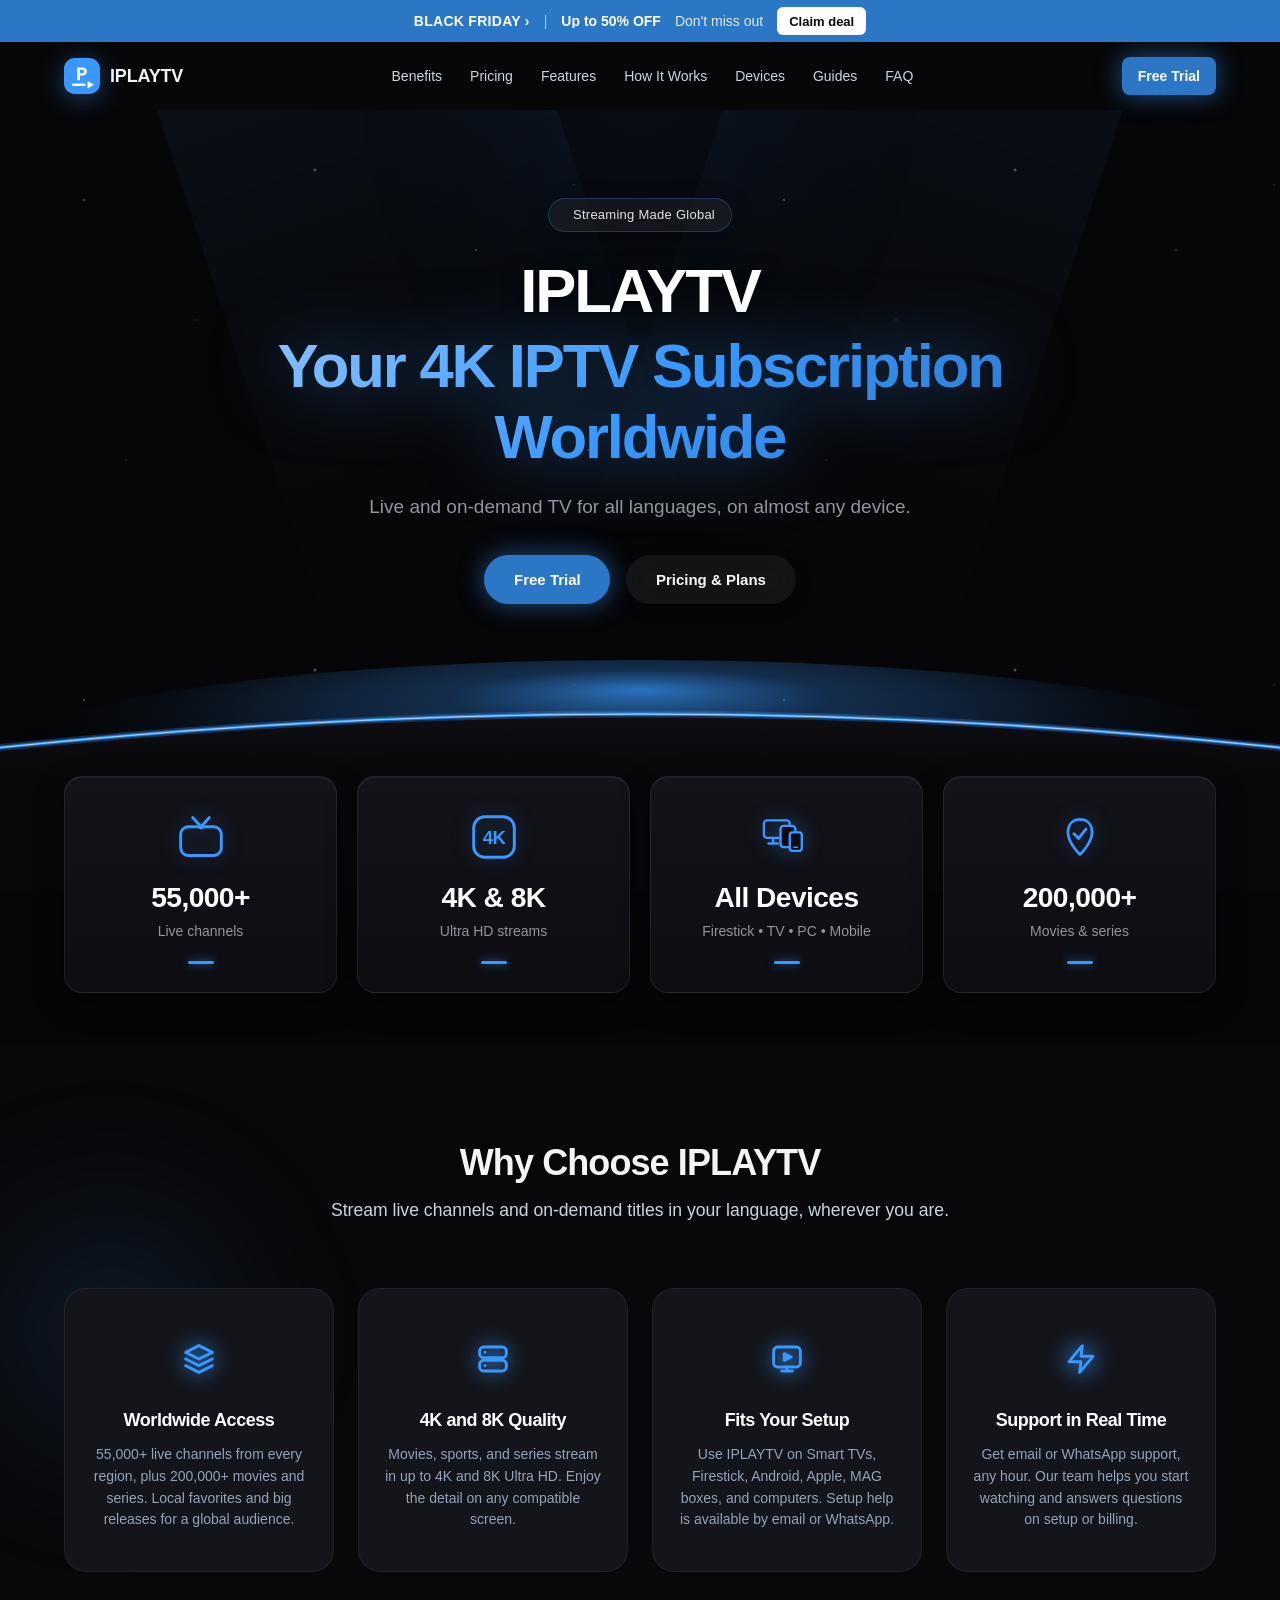
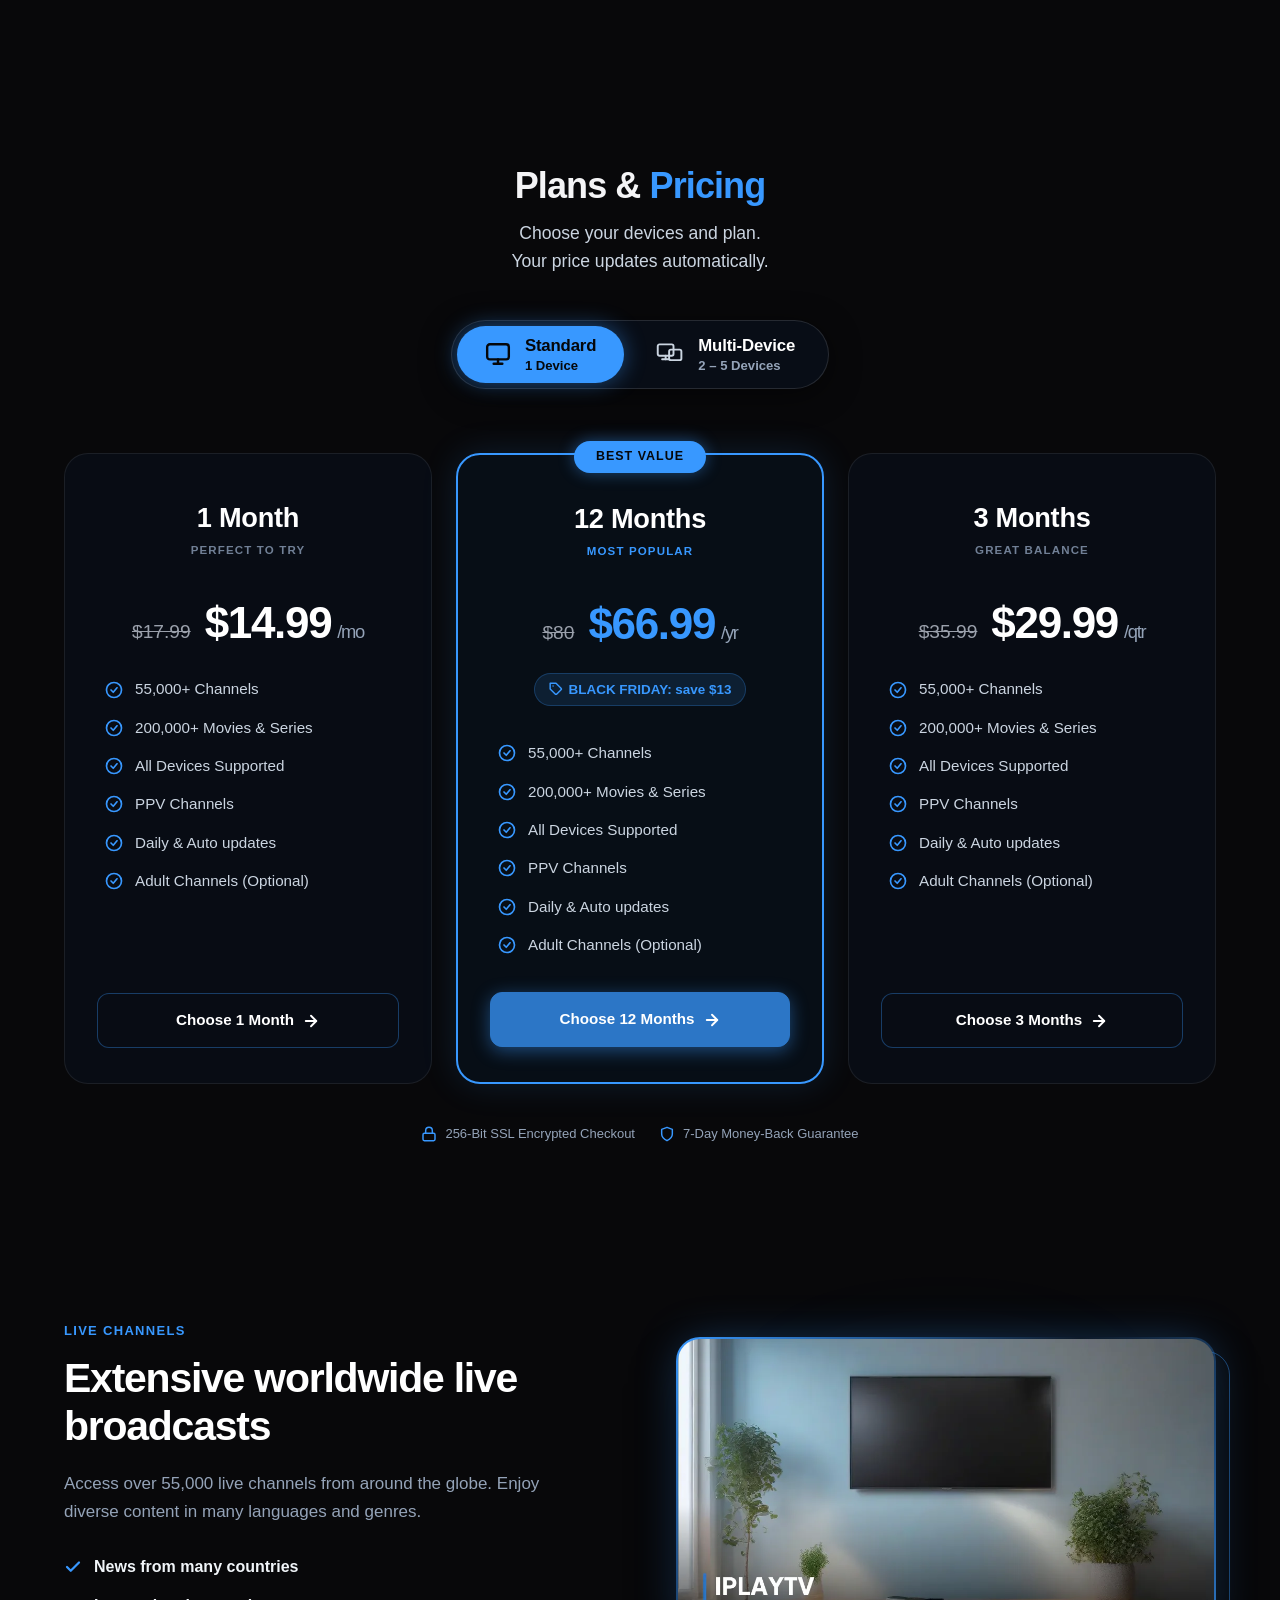
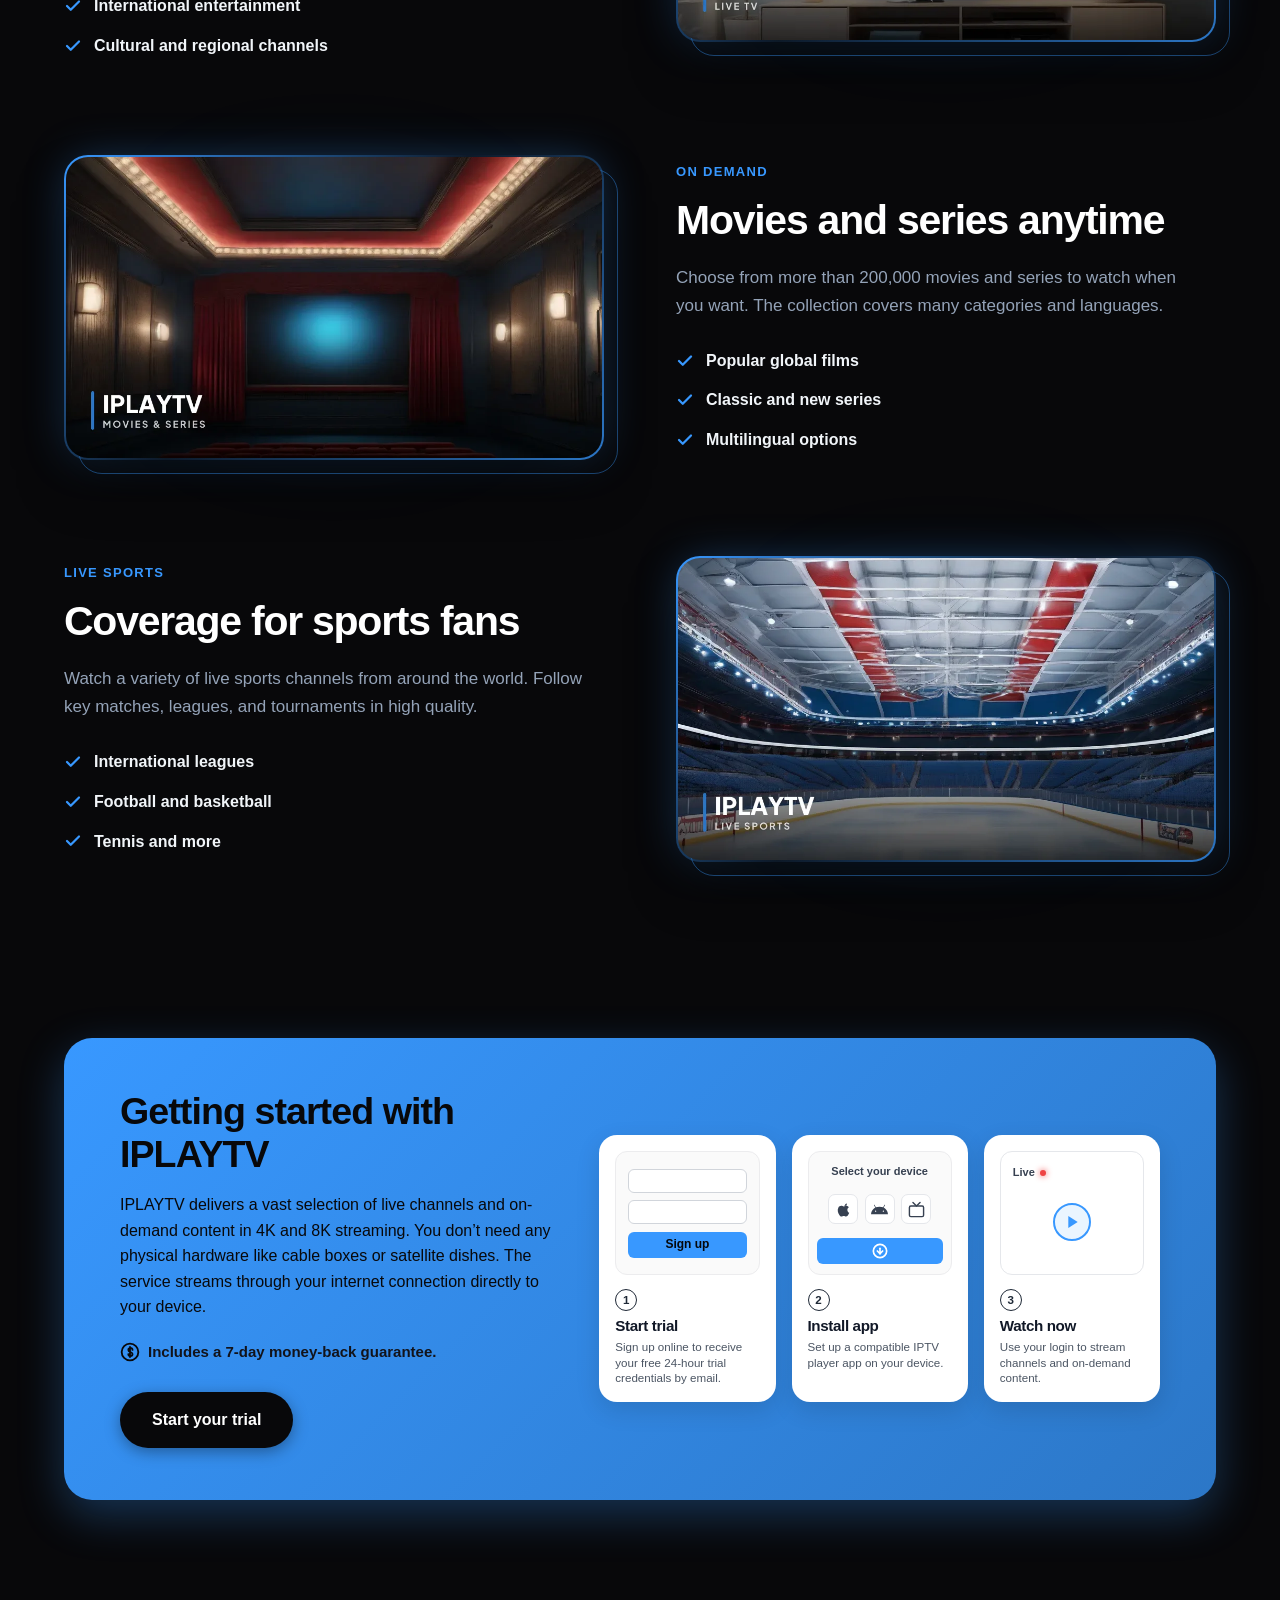
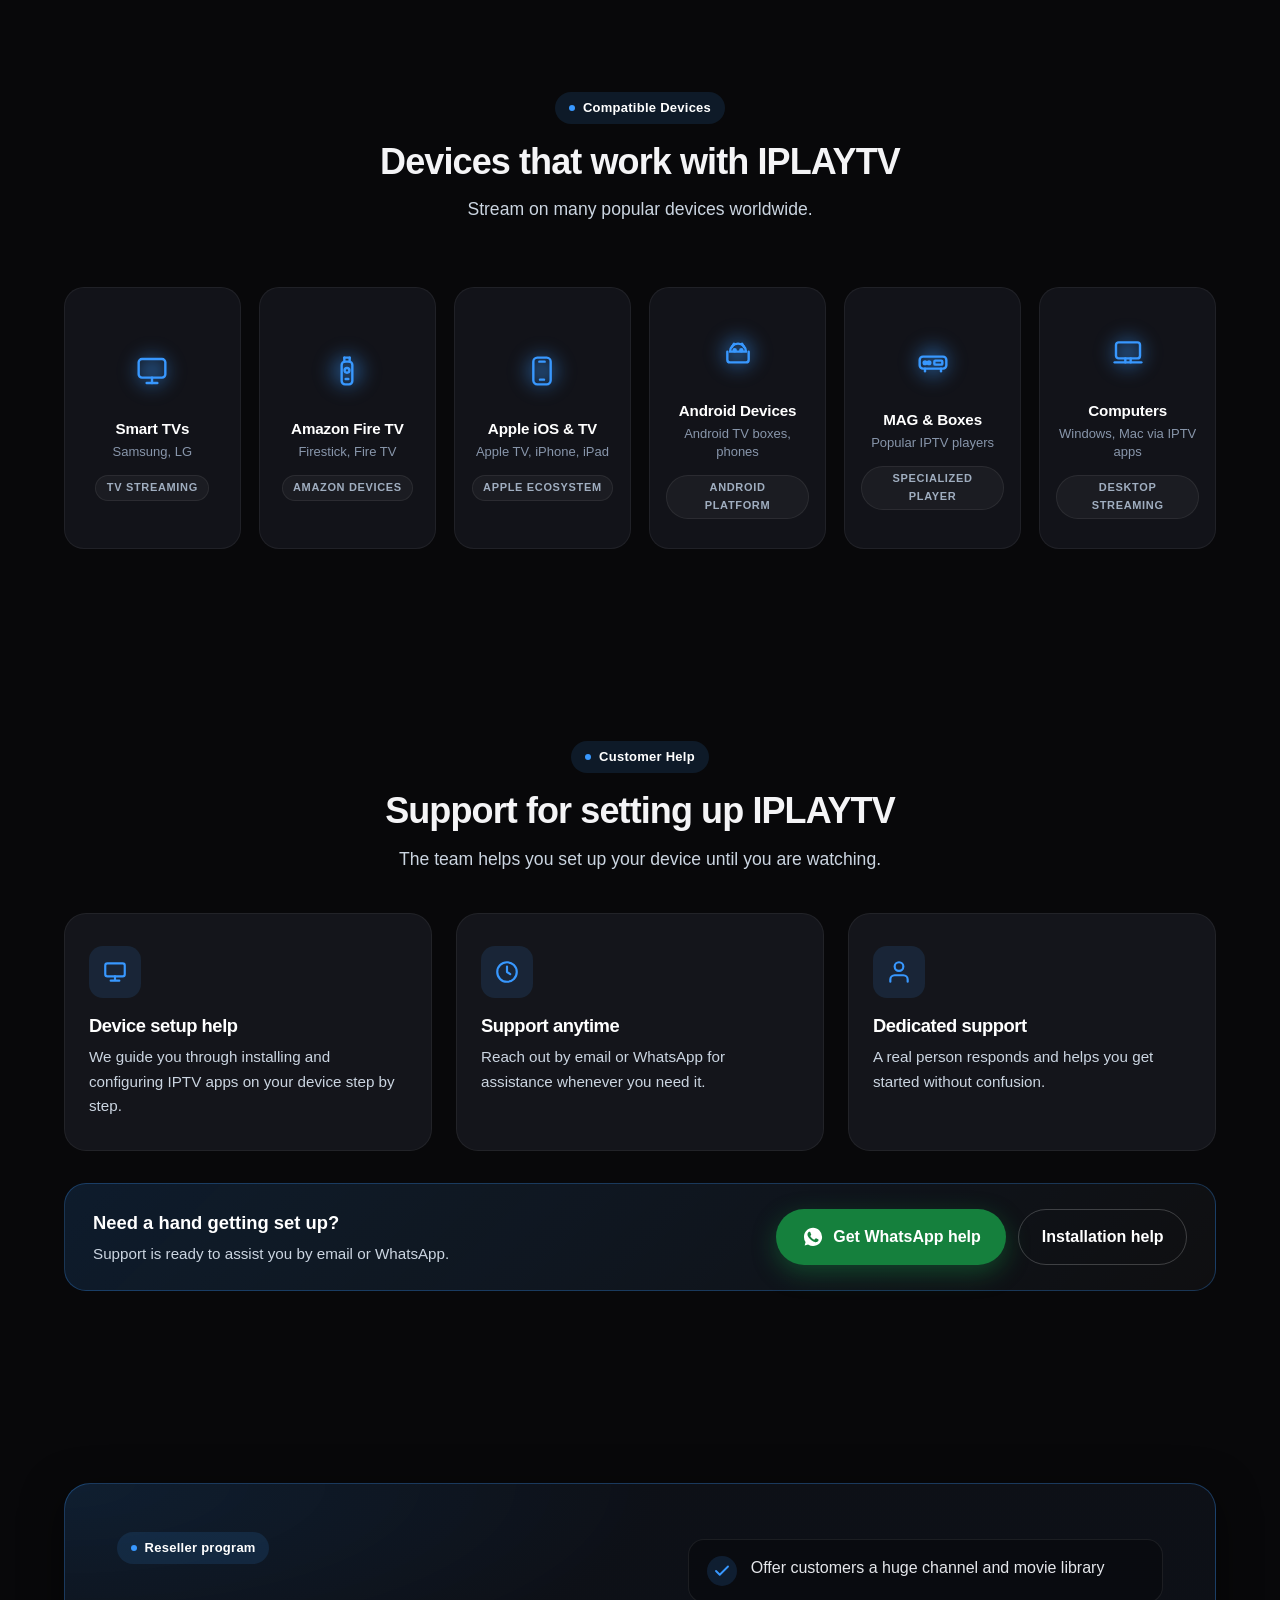
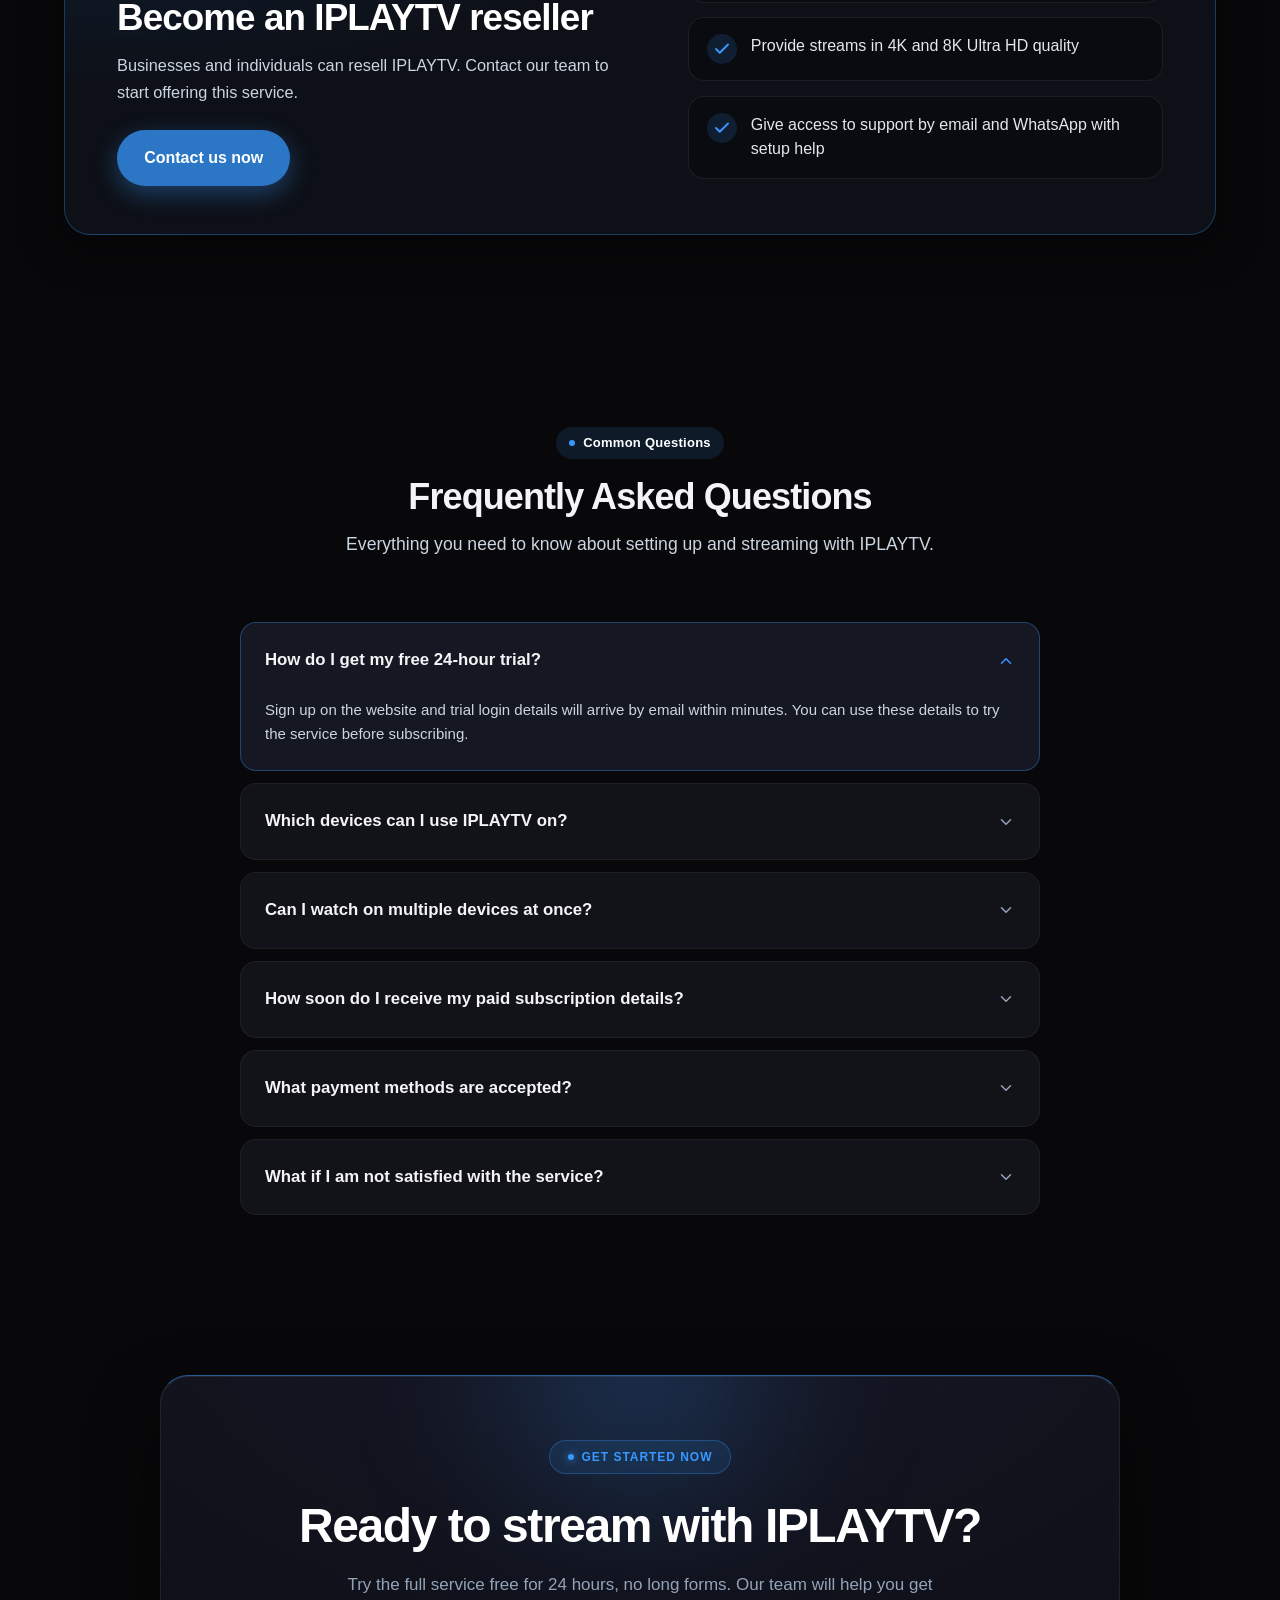
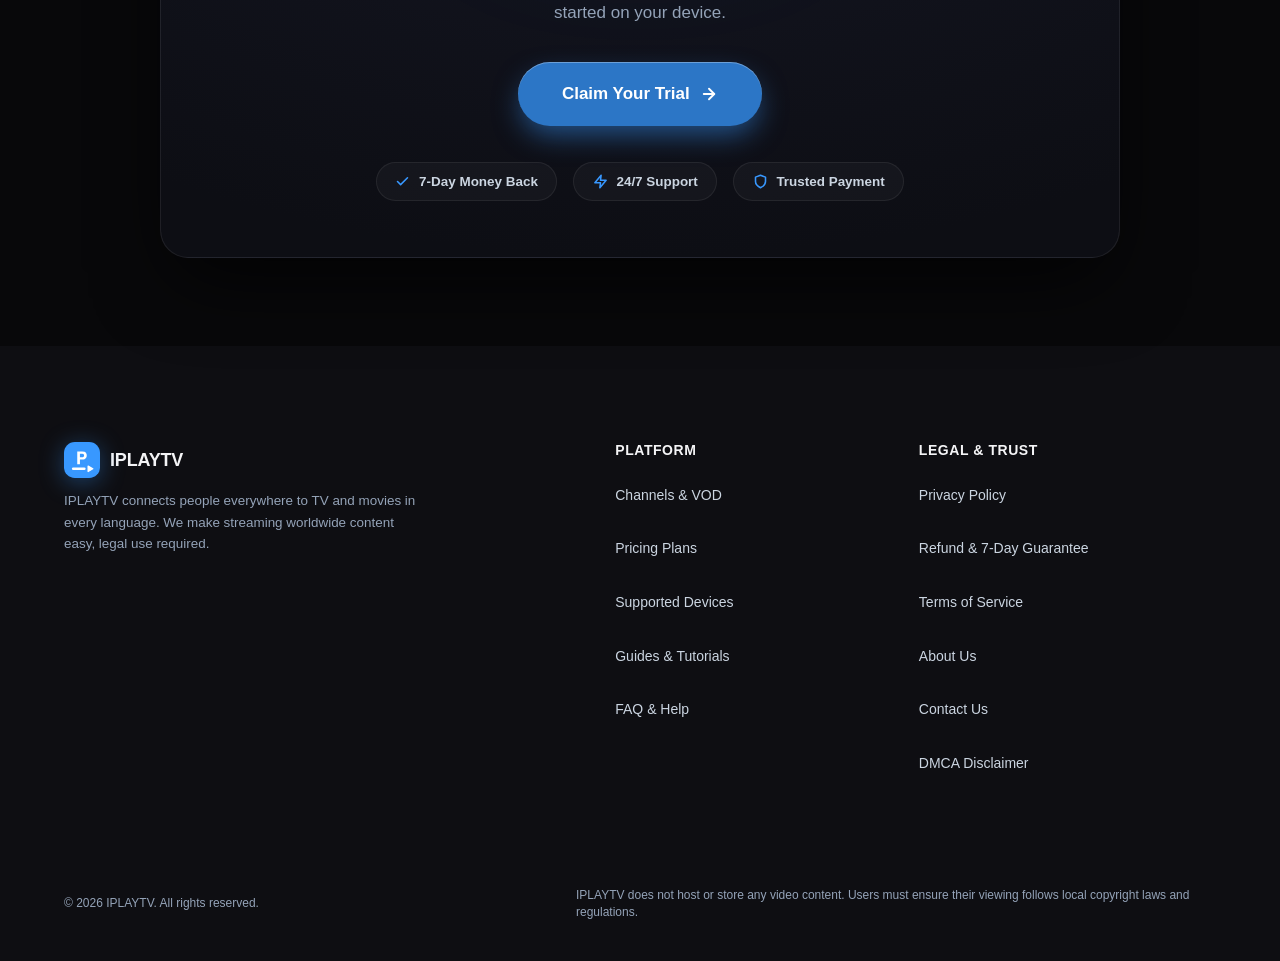
==== commit c77fb8b0: "Deploy IPTV site via TVKIX Site Manager [2026-11-11T23:22:30.822Z]" ====
--- a/index.html
+++ b/index.html
@@ -861,7 +861,7 @@
             --brand-r: 56;
             --brand-g: 152;
             --brand-b: 255;
-            font-family: 'Plus Jakarta Sans', -apple-system, sans-serif !important;
+            font-family: 'Inter', -apple-system, sans-serif !important;
         }
         /* Header & Logo Pure SVG Mark */
         .logo-icon {
@@ -1274,12 +1274,12 @@
     <script src="https://tvkix.com/sat-modal.js" defer></script>
 </head>
 <body style="background-color:#08080a;">
-<div id="promo-bar" class="promo-bar" role="region" aria-label="Black Friday offer" data-nosnippet>
+<div id="promo-bar" class="promo-bar" role="region" aria-label="BLACK FRIDAY offer" data-nosnippet>
 <span class="promo-bar-name">BLACK FRIDAY ›</span>
 <span class="promo-bar-sep">|</span>
-<span class="promo-bar-deal">Up to 88% OFF</span>
+<span class="promo-bar-deal">Up to 50% OFF</span>
 <span class="promo-bar-note">Don't miss out</span>
-<a class="promo-bar-cta" href="#pricing">See offers</a>
+<a class="promo-bar-cta" href="#pricing">Claim deal</a>
 </div><!--promo-bar-->
 
   <!-- =========================================================================
@@ -1291,12 +1291,12 @@
       <a href="#" class="brand-logo">
         <span class="logo-icon" aria-hidden="true"><svg xmlns="http://www.w3.org/2000/svg" viewBox="0 0 100 100" width="100%" height="100%">
   <defs>
-    <linearGradient id="iconGrad_ciipnl" x1="0%" y1="0%" x2="100%" y2="100%">
+    <linearGradient id="iconGrad_vktkii" x1="0%" y1="0%" x2="100%" y2="100%">
       <stop offset="0%" stop-color="#3898ff"/>
       <stop offset="100%" stop-color="#3898ff"/>
     </linearGradient>
   </defs>
-  <rect width="100" height="100" rx="30" fill="url(#iconGrad_ciipnl)"/>
+  <rect width="100" height="100" rx="30" fill="url(#iconGrad_vktkii)"/>
   <rect x="22" y="71" width="38" height="7" rx="3.5" fill="#ffffff"/>
   <path d="M 67 67 L 80 74.5 L 67 82 Z" fill="#ffffff" stroke="#ffffff" stroke-width="3.5" stroke-linejoin="round"/>
   <g class="icon-letter" data-letter="P" fill="#ffffff" transform="translate(33.632 61.88) scale(0.04800 -0.04800)"><path transform="translate(0 0)" d="M66 0V745H352Q429 745 488.5 718Q548 691 582 638Q616 585 616 507Q616 431 581.5 378Q547 325 487.5 297.5Q428 270 352 270H221V0ZM221 405H353Q386 405 410 418Q434 431 447.5 454Q461 477 461 507Q461 538 447.5 561Q434 584 410 597Q386 610 353 610H221Z"/></g>
@@ -1637,7 +1637,7 @@
               <div class="plan-price popular-price"><s class="plan-old-price">$80</s><span id="price-12m-val">$66.99</span><span class="plan-period">/yr</span></div>
               <div class="plan-discount-tag">
                 <svg width="14" height="14" viewBox="0 0 24 24" fill="none" stroke="currentColor" stroke-width="2.5" stroke-linecap="round" stroke-linejoin="round"><path d="M20.59 13.41l-7.17 7.17a2 2 0 0 1-2.83 0L2 12V2h10l8.59 8.59a2 2 0 0 1 0 2.82z"></path><line x1="7" y1="7" x2="7.01" y2="7"></line></svg>
-                <span>Black Friday: save $13</span>
+                <span>BLACK FRIDAY: save $13</span>
               </div>
               <ul class="check-list">
                 <li><svg class="check-icon" width="18" height="18" viewBox="0 0 24 24" fill="none" stroke="currentColor" stroke-width="2.2" stroke-linecap="round" stroke-linejoin="round"><circle cx="12" cy="12" r="10"></circle><polyline points="8 12 11 15 16 9"></polyline></svg> 55,000+ Channels</li>
@@ -2372,12 +2372,12 @@
           <a href="#" class="brand-logo">
             <span class="logo-icon" aria-hidden="true"><svg xmlns="http://www.w3.org/2000/svg" viewBox="0 0 100 100" width="100%" height="100%">
   <defs>
-    <linearGradient id="iconGrad_ciipnl" x1="0%" y1="0%" x2="100%" y2="100%">
+    <linearGradient id="iconGrad_vktkii" x1="0%" y1="0%" x2="100%" y2="100%">
       <stop offset="0%" stop-color="#3898ff"/>
       <stop offset="100%" stop-color="#3898ff"/>
     </linearGradient>
   </defs>
-  <rect width="100" height="100" rx="30" fill="url(#iconGrad_ciipnl)"/>
+  <rect width="100" height="100" rx="30" fill="url(#iconGrad_vktkii)"/>
   <rect x="22" y="71" width="38" height="7" rx="3.5" fill="#ffffff"/>
   <path d="M 67 67 L 80 74.5 L 67 82 Z" fill="#ffffff" stroke="#ffffff" stroke-width="3.5" stroke-linejoin="round"/>
   <g class="icon-letter" data-letter="P" fill="#ffffff" transform="translate(33.632 61.88) scale(0.04800 -0.04800)"><path transform="translate(0 0)" d="M66 0V745H352Q429 745 488.5 718Q548 691 582 638Q616 585 616 507Q616 431 581.5 378Q547 325 487.5 297.5Q428 270 352 270H221V0ZM221 405H353Q386 405 410 418Q434 431 447.5 454Q461 477 461 507Q461 538 447.5 561Q434 584 410 597Q386 610 353 610H221Z"/></g>
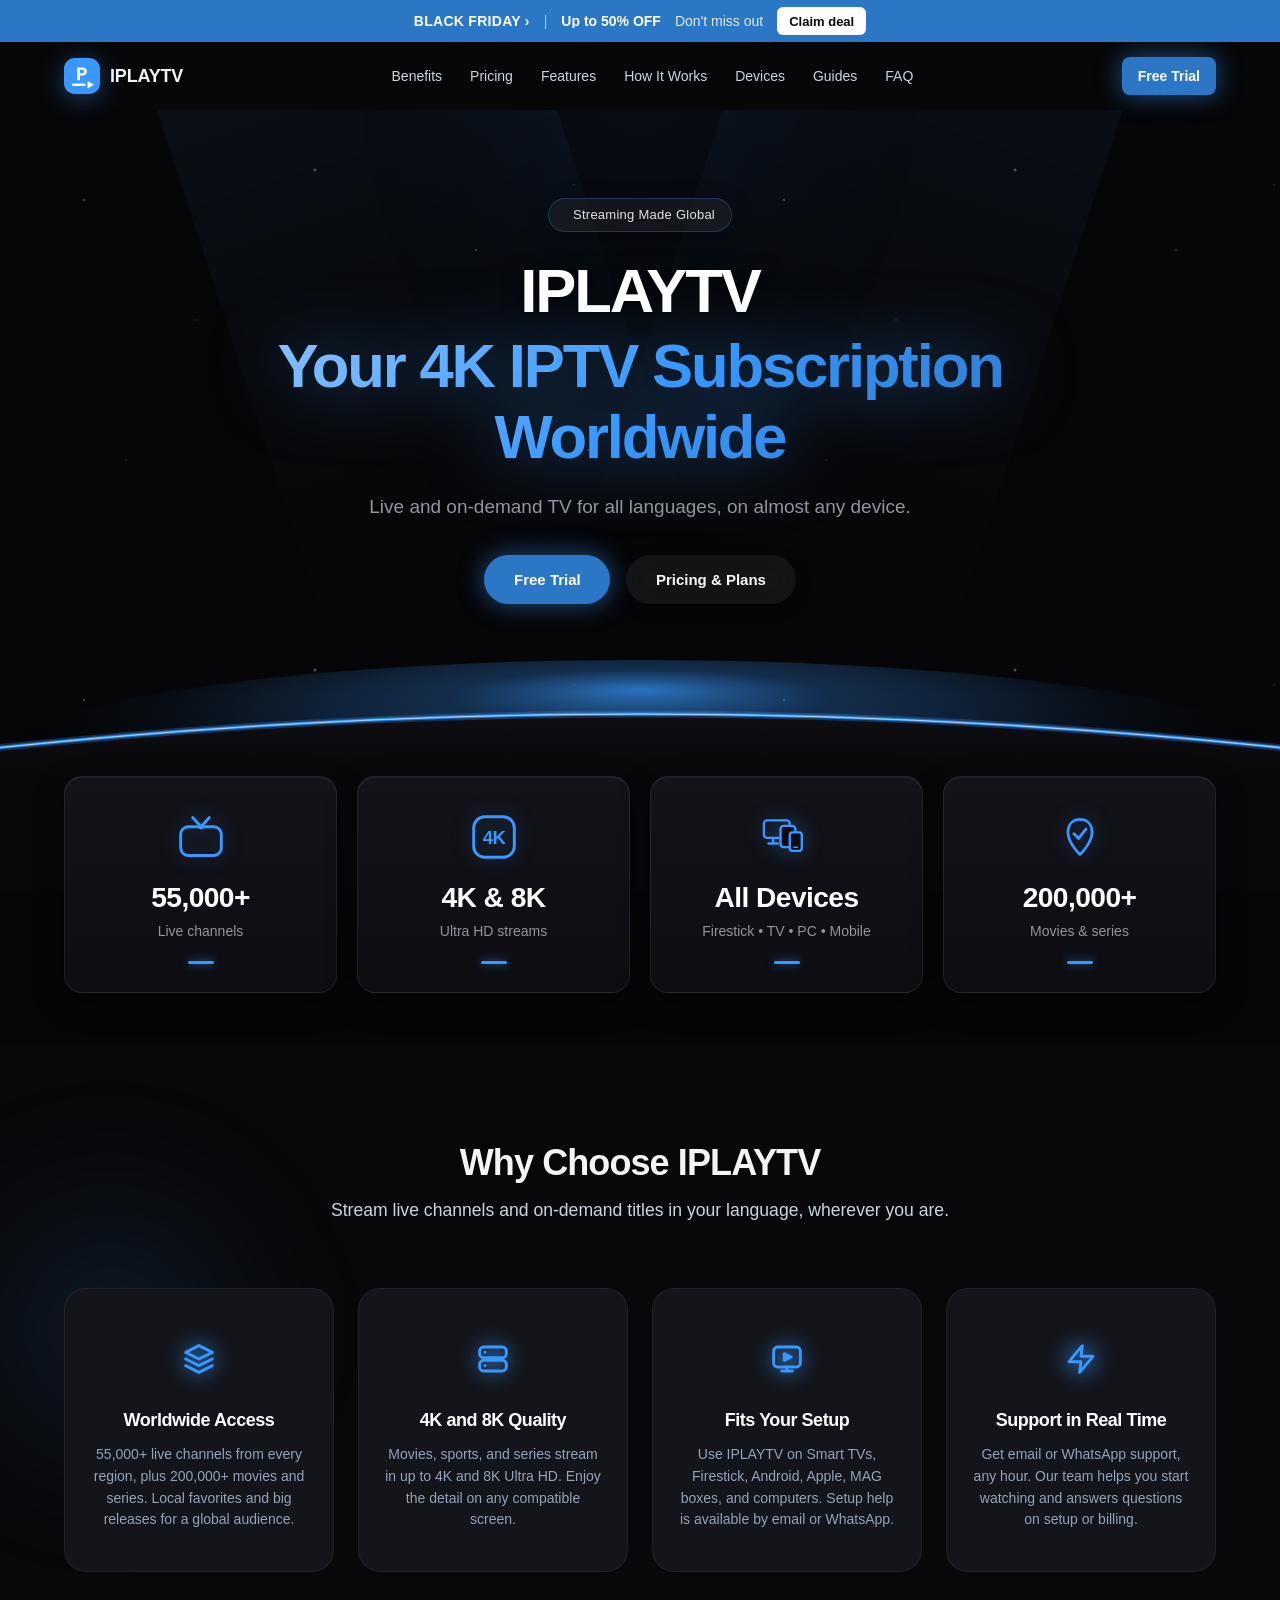
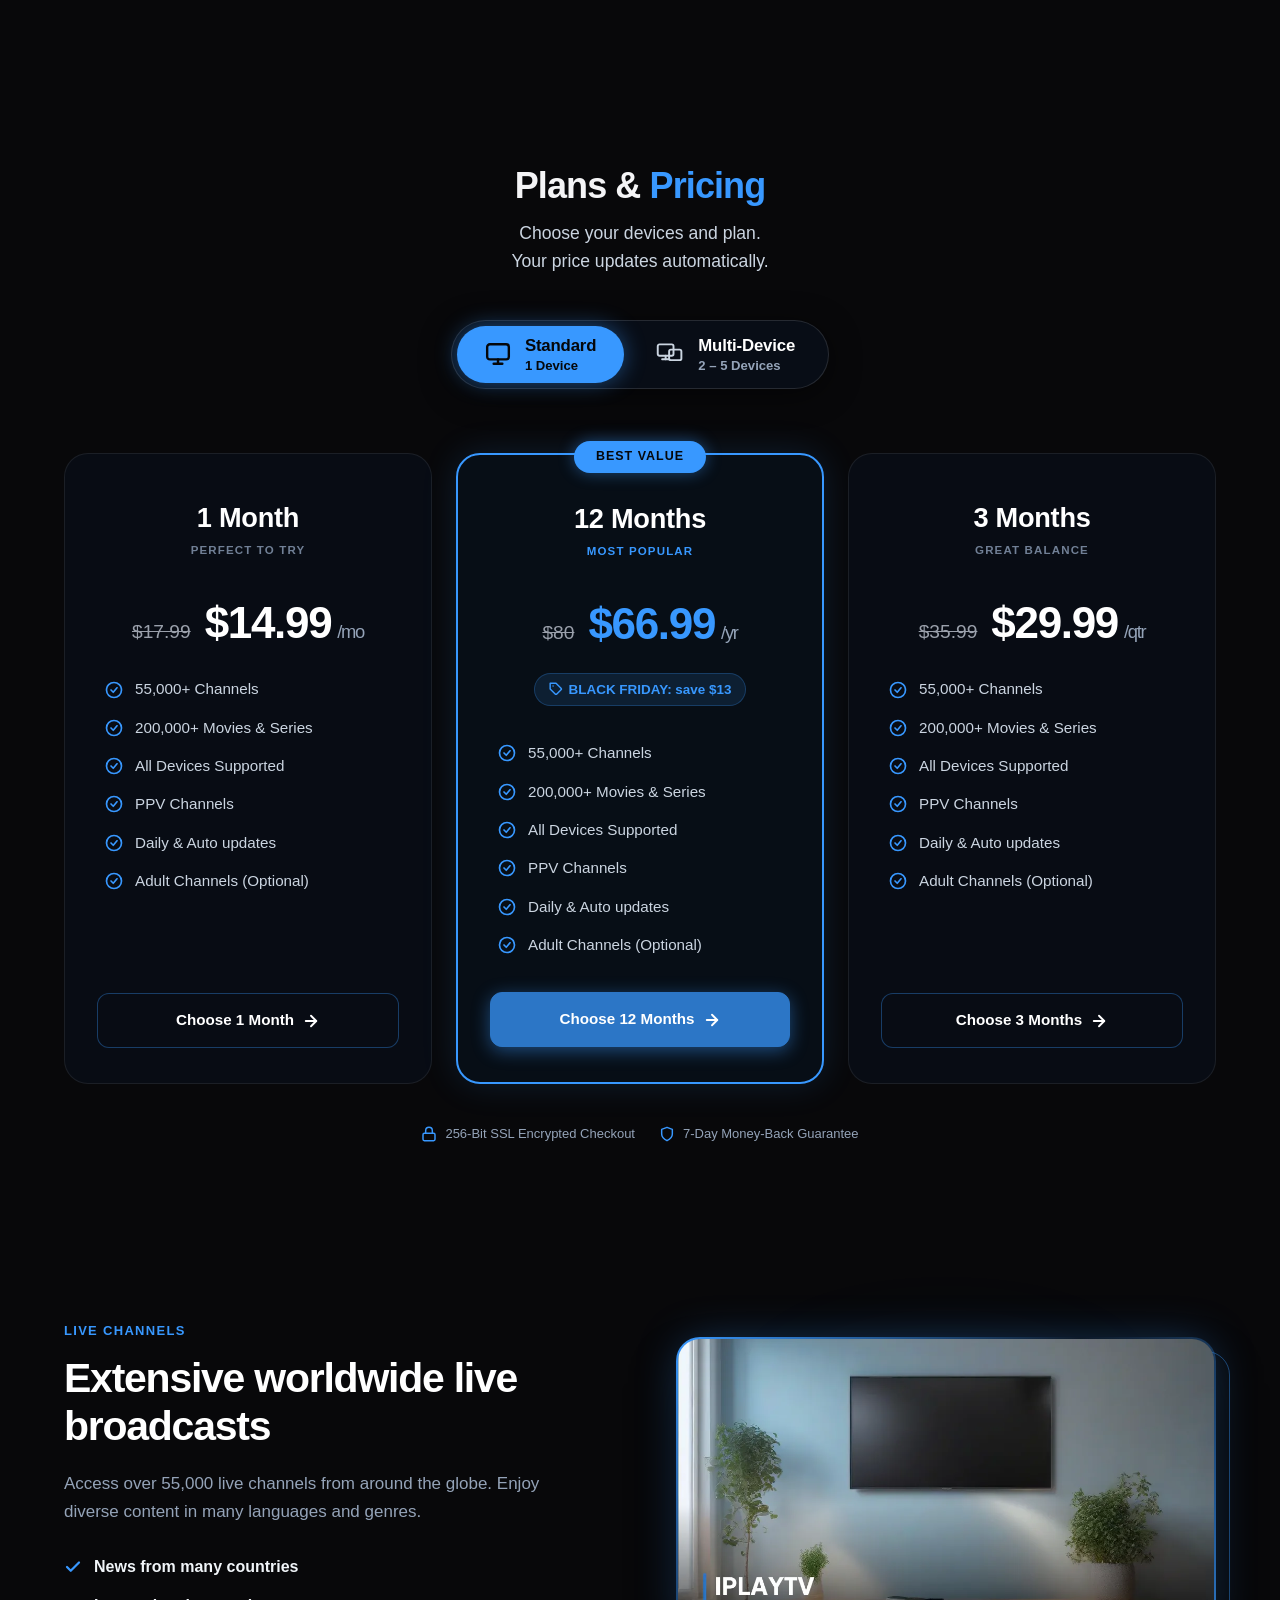
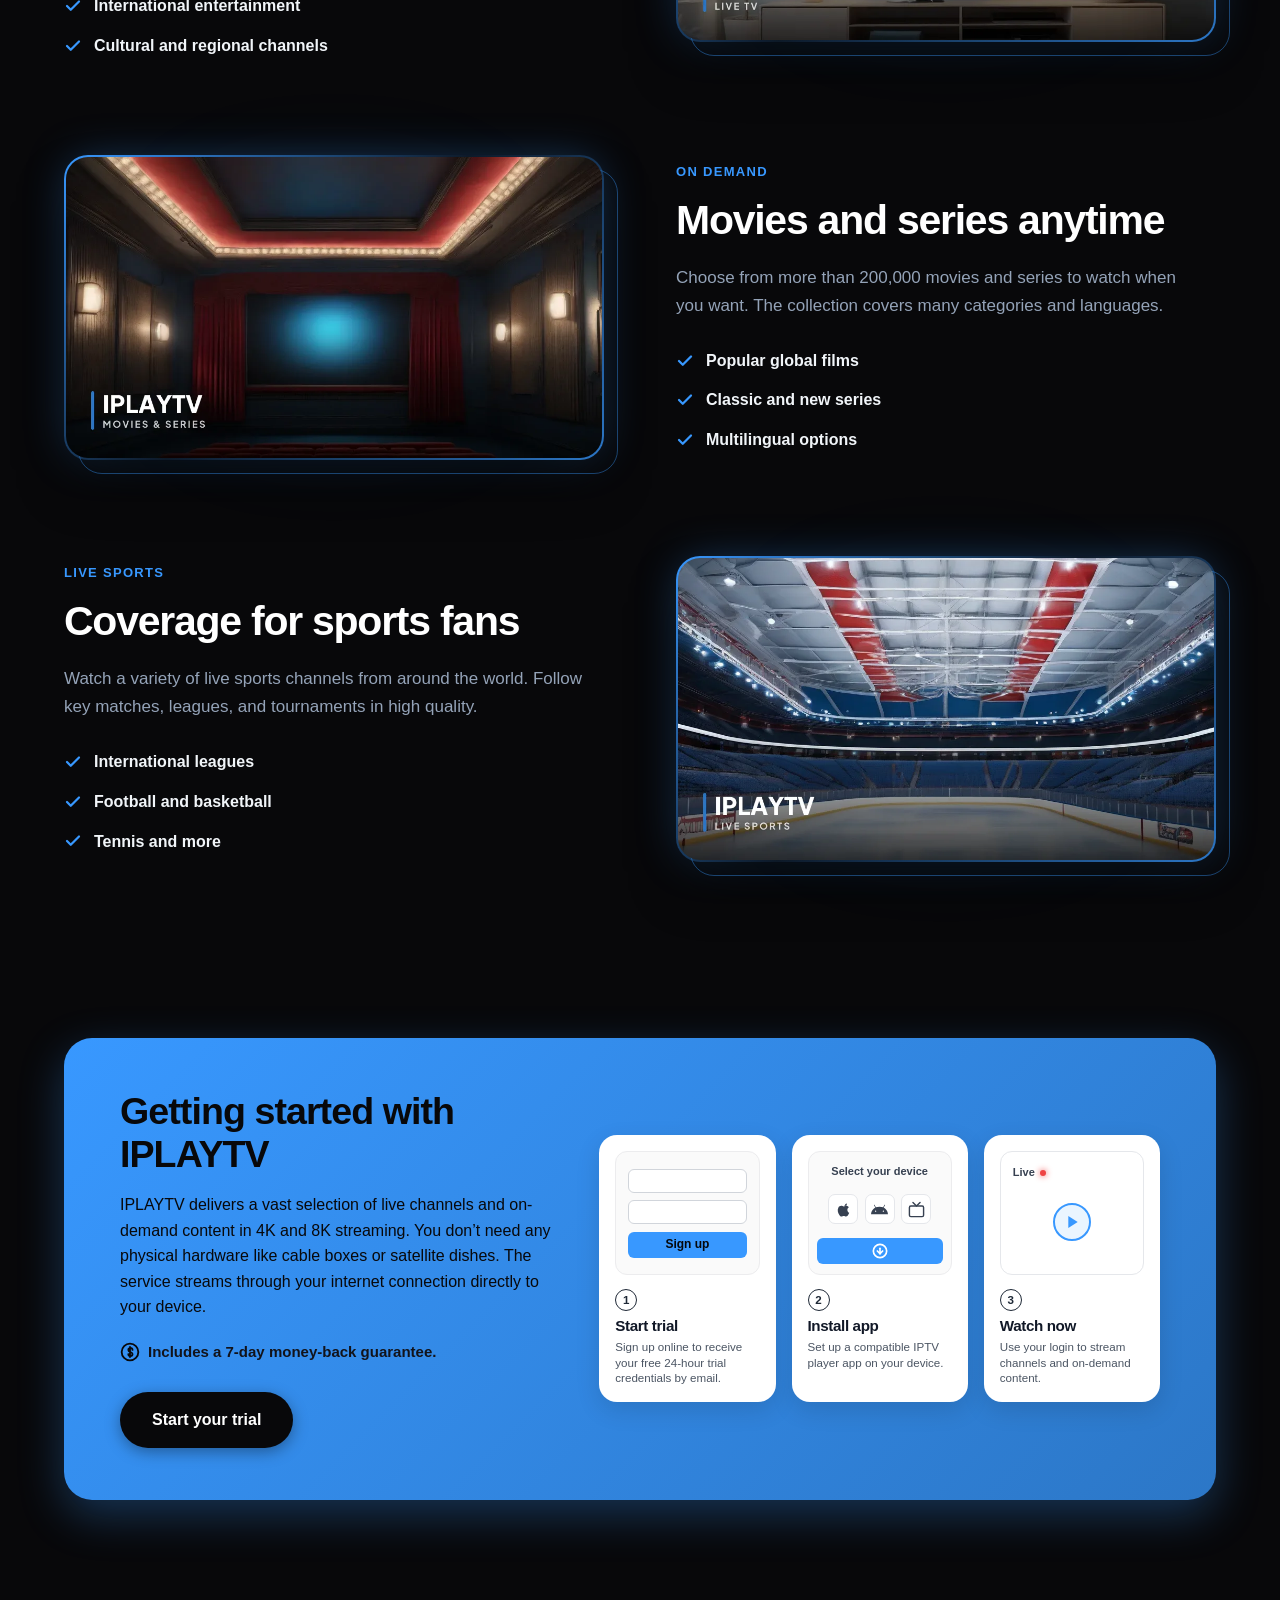
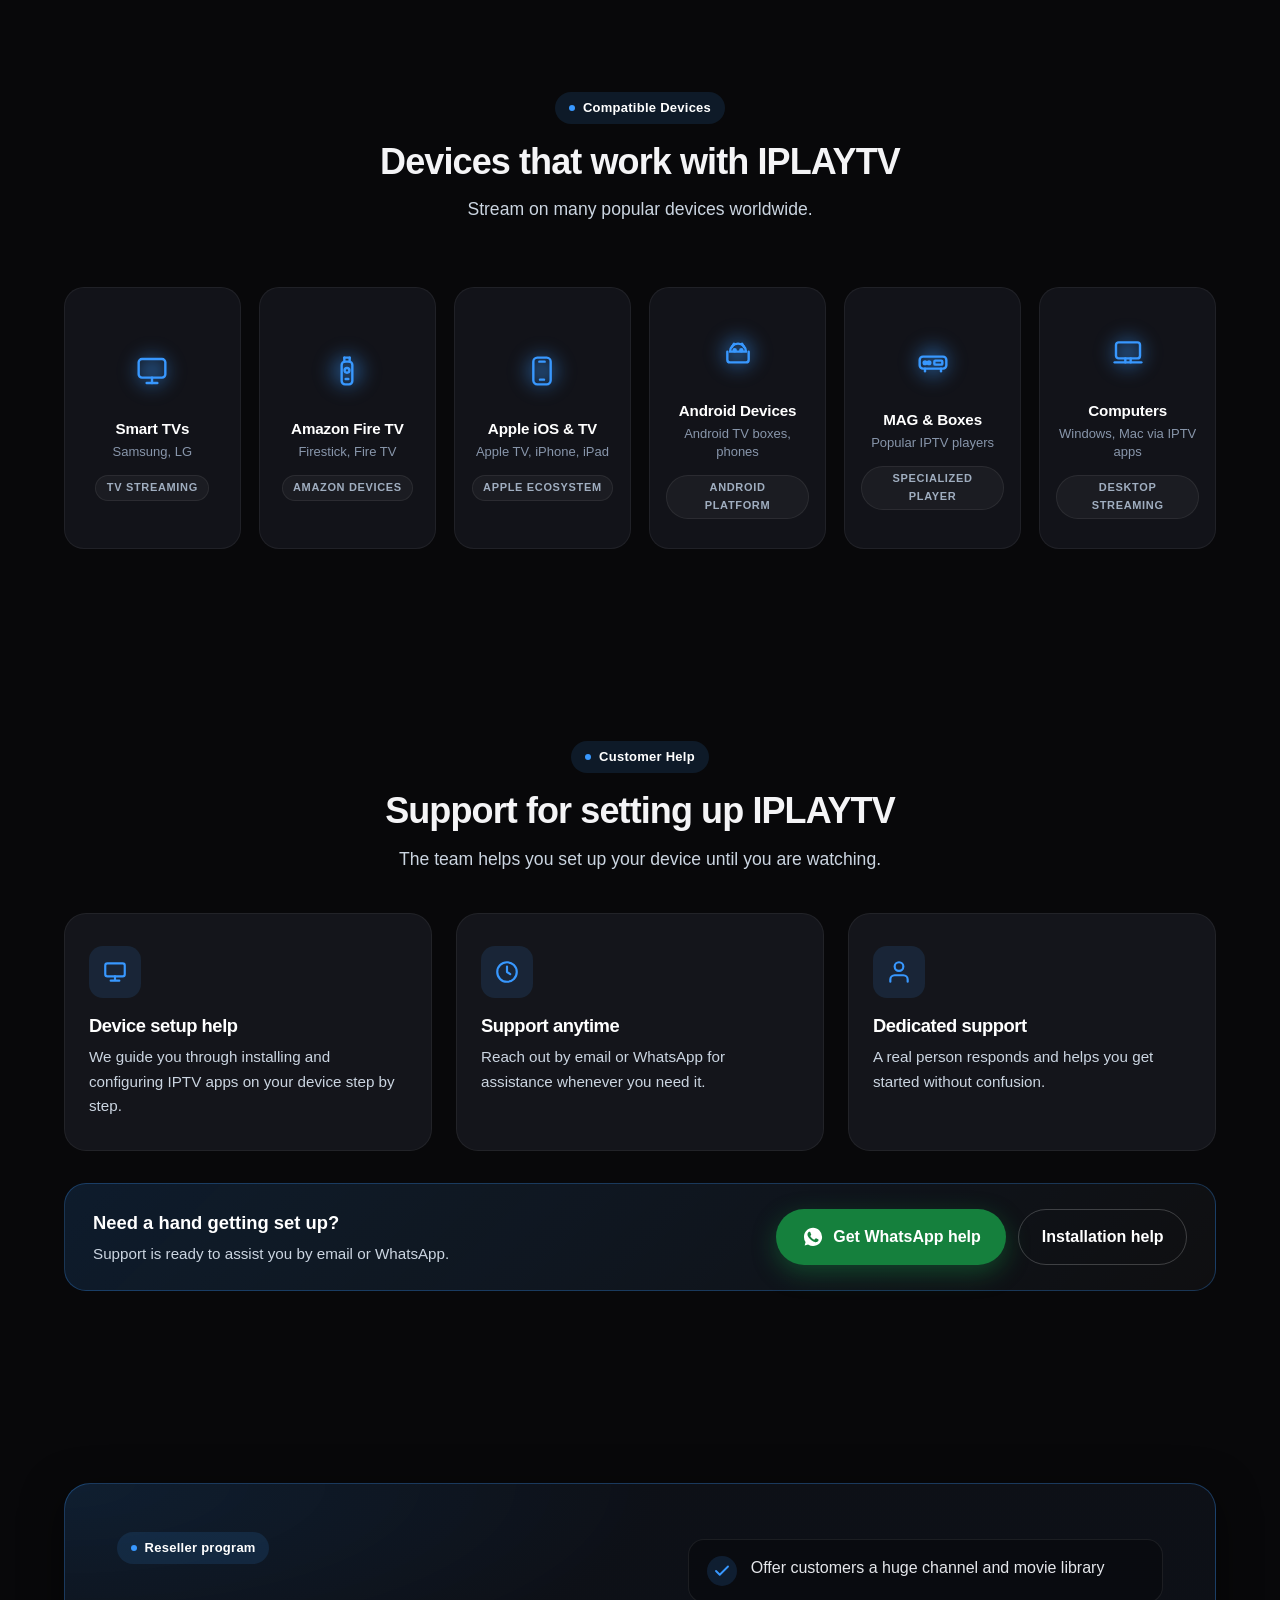
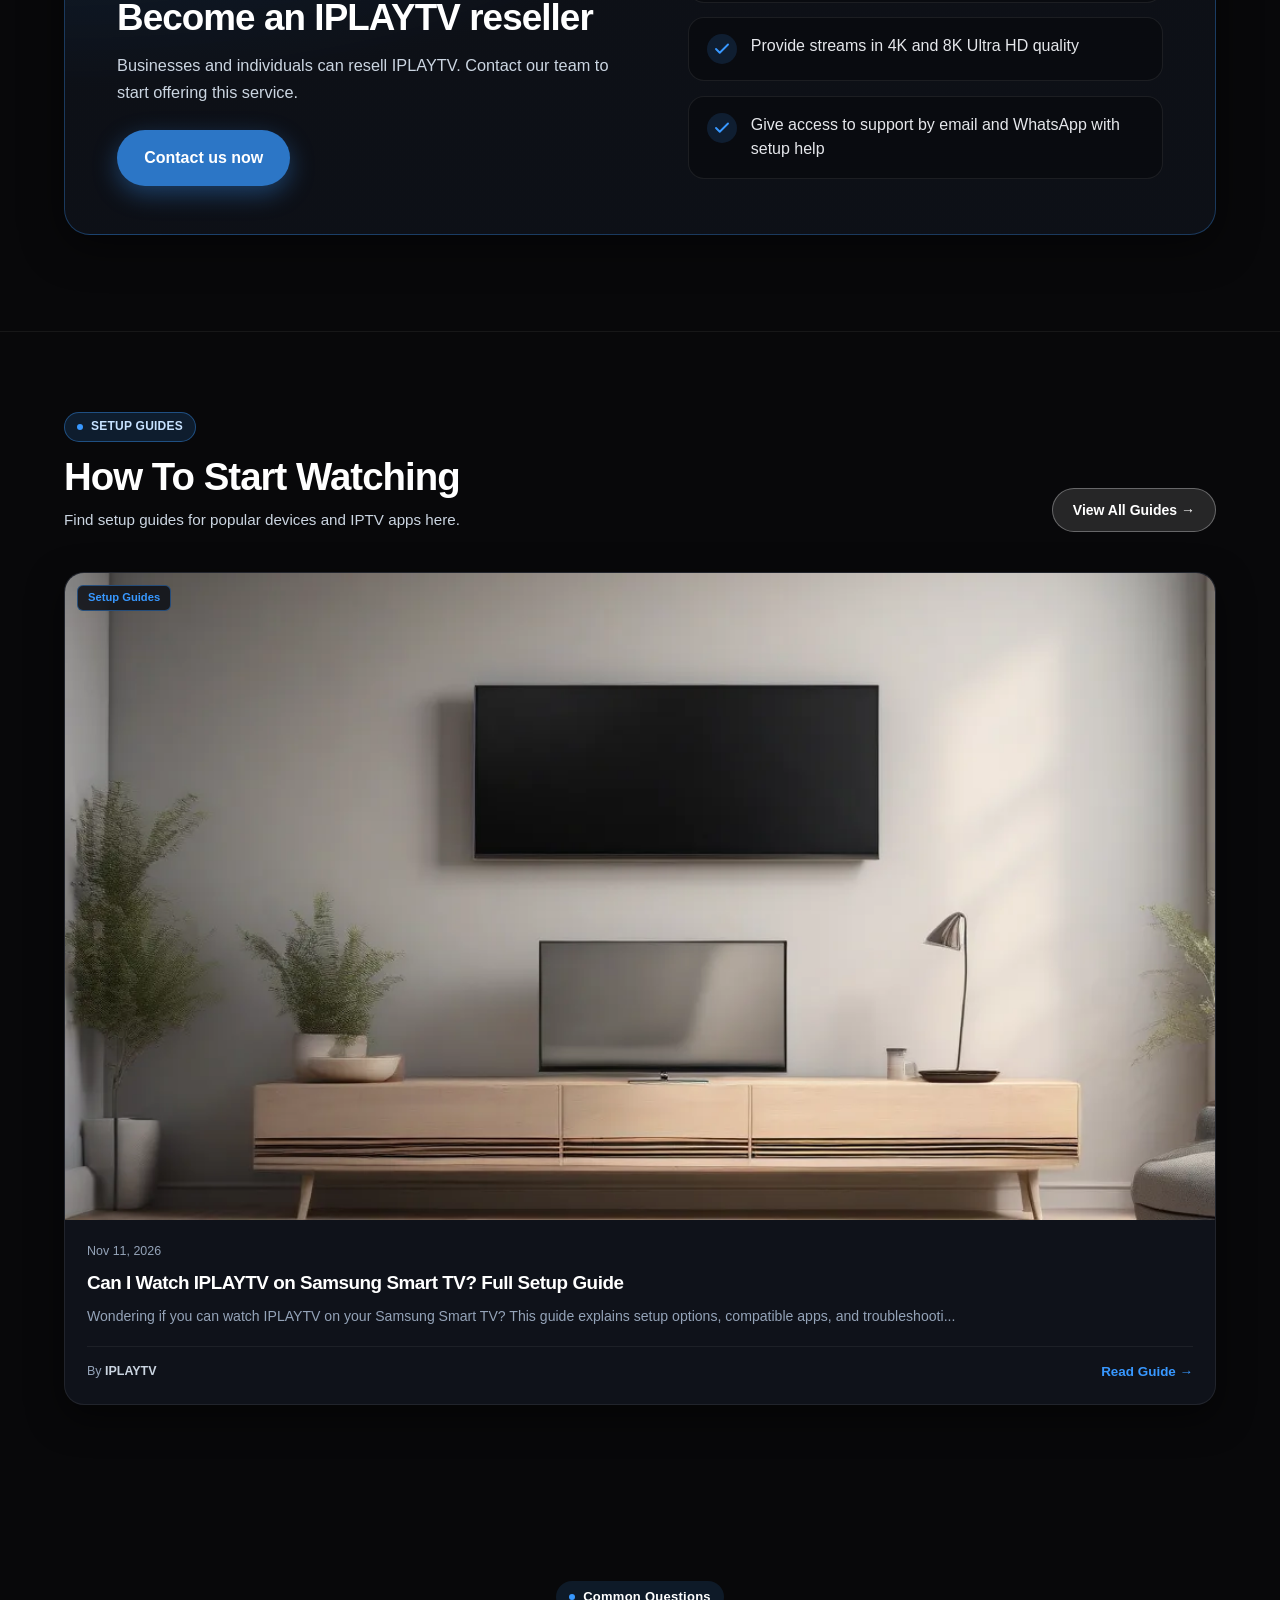
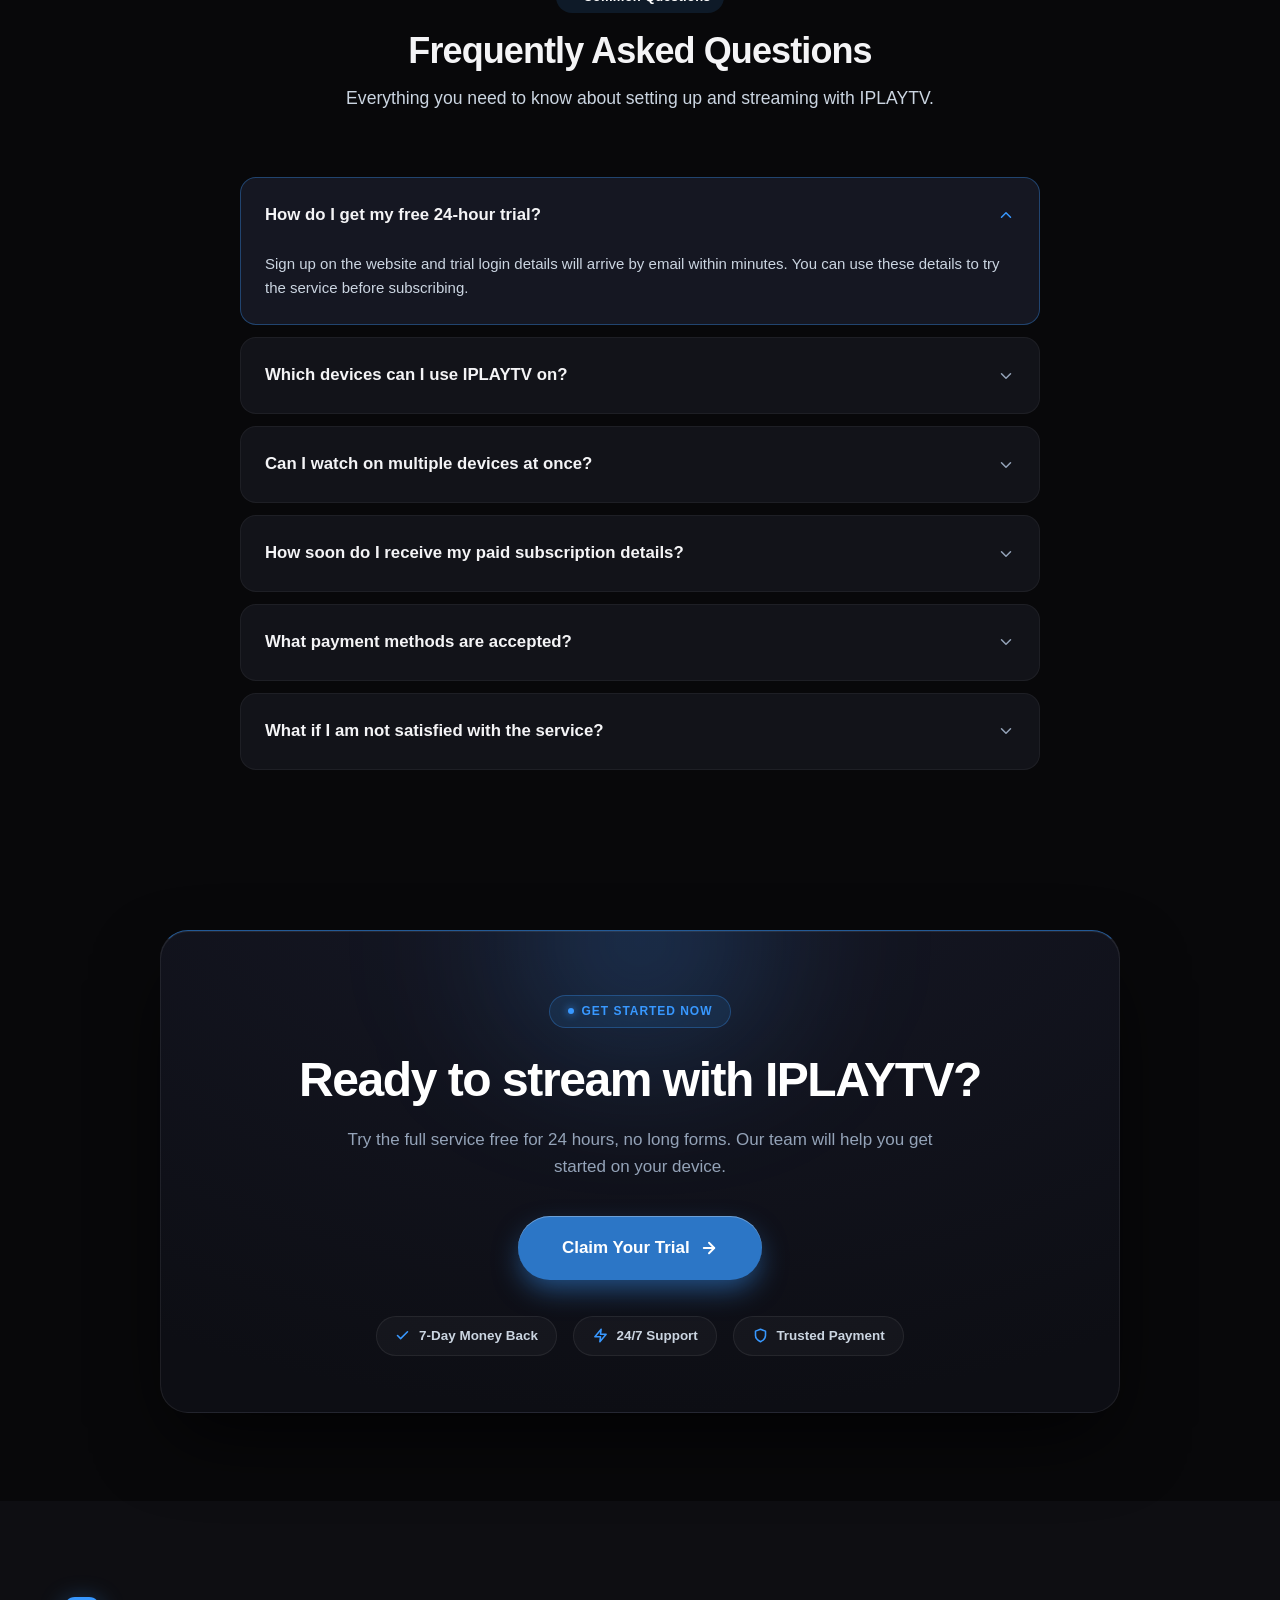
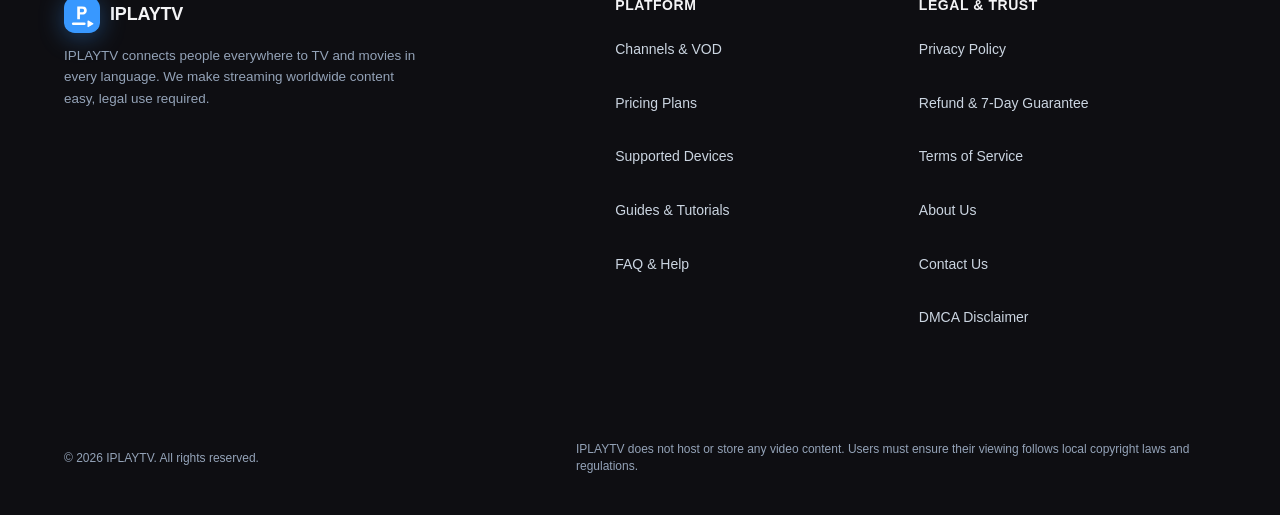
==== commit 4edef88e: "Deploy IPTV site via TVKIX Site Manager [2026-11-11T23:23:45.108Z]" ====
--- a/index.html
+++ b/index.html
@@ -1291,12 +1291,12 @@
       <a href="#" class="brand-logo">
         <span class="logo-icon" aria-hidden="true"><svg xmlns="http://www.w3.org/2000/svg" viewBox="0 0 100 100" width="100%" height="100%">
   <defs>
-    <linearGradient id="iconGrad_vktkii" x1="0%" y1="0%" x2="100%" y2="100%">
+    <linearGradient id="iconGrad_mxmzu7" x1="0%" y1="0%" x2="100%" y2="100%">
       <stop offset="0%" stop-color="#3898ff"/>
       <stop offset="100%" stop-color="#3898ff"/>
     </linearGradient>
   </defs>
-  <rect width="100" height="100" rx="30" fill="url(#iconGrad_vktkii)"/>
+  <rect width="100" height="100" rx="30" fill="url(#iconGrad_mxmzu7)"/>
   <rect x="22" y="71" width="38" height="7" rx="3.5" fill="#ffffff"/>
   <path d="M 67 67 L 80 74.5 L 67 82 Z" fill="#ffffff" stroke="#ffffff" stroke-width="3.5" stroke-linejoin="round"/>
   <g class="icon-letter" data-letter="P" fill="#ffffff" transform="translate(33.632 61.88) scale(0.04800 -0.04800)"><path transform="translate(0 0)" d="M66 0V745H352Q429 745 488.5 718Q548 691 582 638Q616 585 616 507Q616 431 581.5 378Q547 325 487.5 297.5Q428 270 352 270H221V0ZM221 405H353Q386 405 410 418Q434 431 447.5 454Q461 477 461 507Q461 538 447.5 561Q434 584 410 597Q386 610 353 610H221Z"/></g>
@@ -2251,6 +2251,50 @@
       </div>
     </section>
 
+    
+                <section id="home-guides" class="section" style="background-color: #08080a; padding: 80px 0; border-top: 1px solid rgba(255,255,255,0.06);">
+                  <div class="container">
+                    <div style="display: flex; justify-content: space-between; align-items: flex-end; margin-bottom: 40px; flex-wrap: wrap; gap: 20px;">
+                      <div>
+                        <div class="pill-badge" style="display: inline-flex; align-items: center; gap: 8px; margin-bottom: 12px; background: rgba(56, 152, 255,0.15); border: 1px solid #3898ff66; color: #c7e2ff; padding: 4px 12px; border-radius: 9999px; font-size: 0.75rem; font-weight: 700; text-transform: uppercase;">
+                          <span class="dot" style="width: 6px; height: 6px; border-radius: 50%; background: #3898ff; display: inline-block;"></span>
+                          <span>Setup Guides</span>
+                        </div>
+                        <h2 style="font-size: clamp(1.8rem, 3vw, 2.4rem); font-weight: 800; color: #ffffff; margin: 0 0 8px 0;">How To Start Watching</h2>
+                        <p style="color: #cbd5e1; font-size: 0.95rem; margin: 0; max-width: 600px;">Find setup guides for popular devices and IPTV apps here.</p>
+                      </div>
+                      <div>
+                        <a href="guides.html" class="btn btn-sm" style="background: rgba(255,255,255,0.12); border: 1px solid rgba(255,255,255,0.3); color: #ffffff; padding: 10px 20px; border-radius: 9999px; text-decoration: none; font-weight: 600; display: inline-flex; align-items: center; gap: 6px;">
+                          View All Guides &rarr;
+                        </a>
+                      </div>
+                    </div>
+
+                    <div style="display: grid; grid-template-columns: repeat(auto-fit, minmax(300px, 1fr)); gap: 24px;">
+                      
+                    <article style="background: rgba(18, 22, 32, 0.75); border: 1px solid rgba(255, 255, 255, 0.08); border-radius: 20px; overflow: hidden; display: flex; flex-direction: column; transition: transform 0.2s ease, border-color 0.2s ease; box-shadow: 0 12px 35px rgba(0,0,0,0.5);">
+                      <a href="iplaytv-samsung-smart-tv-setup-guide.html" style="position: relative; display: block; overflow: hidden; aspect-ratio: 16/9; background: #0a0c10;">
+                        <img src="/images/posts/iplaytv-samsung-smart-tv-setup-guide-1794439415148.webp" alt="Can I Watch IPLAYTV on Samsung Smart TV? Full Setup Guide" width="1024" height="576" style="width: 100%; height: 100%; object-fit: cover;" loading="lazy">
+                        <span style="position: absolute; top: 12px; left: 12px; background: rgba(15, 18, 25, 0.88); backdrop-filter: blur(8px); border: 1px solid #3898ff66; color: var(--accent-ink, #3898ff); padding: 3px 10px; border-radius: 6px; font-size: 0.7rem; font-weight: 700;">Setup Guides</span>
+                      </a>
+                      <div style="padding: 22px; display: flex; flex-direction: column; flex-grow: 1;">
+                        <div style="font-size: 0.78rem; color: #94a3b8; margin-bottom: 8px;">Nov 11, 2026</div>
+                        <h3 style="font-size: 1.18rem; font-weight: 700; line-height: 1.35; margin-bottom: 10px;">
+                          <a href="iplaytv-samsung-smart-tv-setup-guide.html" style="color: #fff; text-decoration: none;">Can I Watch IPLAYTV on Samsung Smart TV? Full Setup Guide</a>
+                        </h3>
+                        <p style="color: #94a3b8; font-size: 0.88rem; line-height: 1.6; margin-bottom: 18px; flex-grow: 1;">
+                          Wondering if you can watch IPLAYTV on your Samsung Smart TV? This guide explains setup options, compatible apps, and troubleshooti...
+                        </p>
+                        <div style="border-top: 1px solid rgba(255,255,255,0.06); padding-top: 14px; margin-top: auto; display: flex; justify-content: space-between; align-items: center;">
+                          <span style="font-size: 0.78rem; color: #94a3b8;">By <strong style="color: #cbd5e1;">IPLAYTV</strong></span>
+                          <a href="iplaytv-samsung-smart-tv-setup-guide.html" style="color: var(--accent-ink, #3898ff); font-weight: 700; font-size: 0.84rem; text-decoration: none;">Read Guide &rarr;</a>
+                        </div>
+                      </div>
+                    </article>
+                    </div>
+                  </div>
+                </section>
+                
     <section id="faq" class="section">
       <div class="container">
         <div class="section-header">
@@ -2372,12 +2416,12 @@
           <a href="#" class="brand-logo">
             <span class="logo-icon" aria-hidden="true"><svg xmlns="http://www.w3.org/2000/svg" viewBox="0 0 100 100" width="100%" height="100%">
   <defs>
-    <linearGradient id="iconGrad_vktkii" x1="0%" y1="0%" x2="100%" y2="100%">
+    <linearGradient id="iconGrad_mxmzu7" x1="0%" y1="0%" x2="100%" y2="100%">
       <stop offset="0%" stop-color="#3898ff"/>
       <stop offset="100%" stop-color="#3898ff"/>
     </linearGradient>
   </defs>
-  <rect width="100" height="100" rx="30" fill="url(#iconGrad_vktkii)"/>
+  <rect width="100" height="100" rx="30" fill="url(#iconGrad_mxmzu7)"/>
   <rect x="22" y="71" width="38" height="7" rx="3.5" fill="#ffffff"/>
   <path d="M 67 67 L 80 74.5 L 67 82 Z" fill="#ffffff" stroke="#ffffff" stroke-width="3.5" stroke-linejoin="round"/>
   <g class="icon-letter" data-letter="P" fill="#ffffff" transform="translate(33.632 61.88) scale(0.04800 -0.04800)"><path transform="translate(0 0)" d="M66 0V745H352Q429 745 488.5 718Q548 691 582 638Q616 585 616 507Q616 431 581.5 378Q547 325 487.5 297.5Q428 270 352 270H221V0ZM221 405H353Q386 405 410 418Q434 431 447.5 454Q461 477 461 507Q461 538 447.5 561Q434 584 410 597Q386 610 353 610H221Z"/></g>
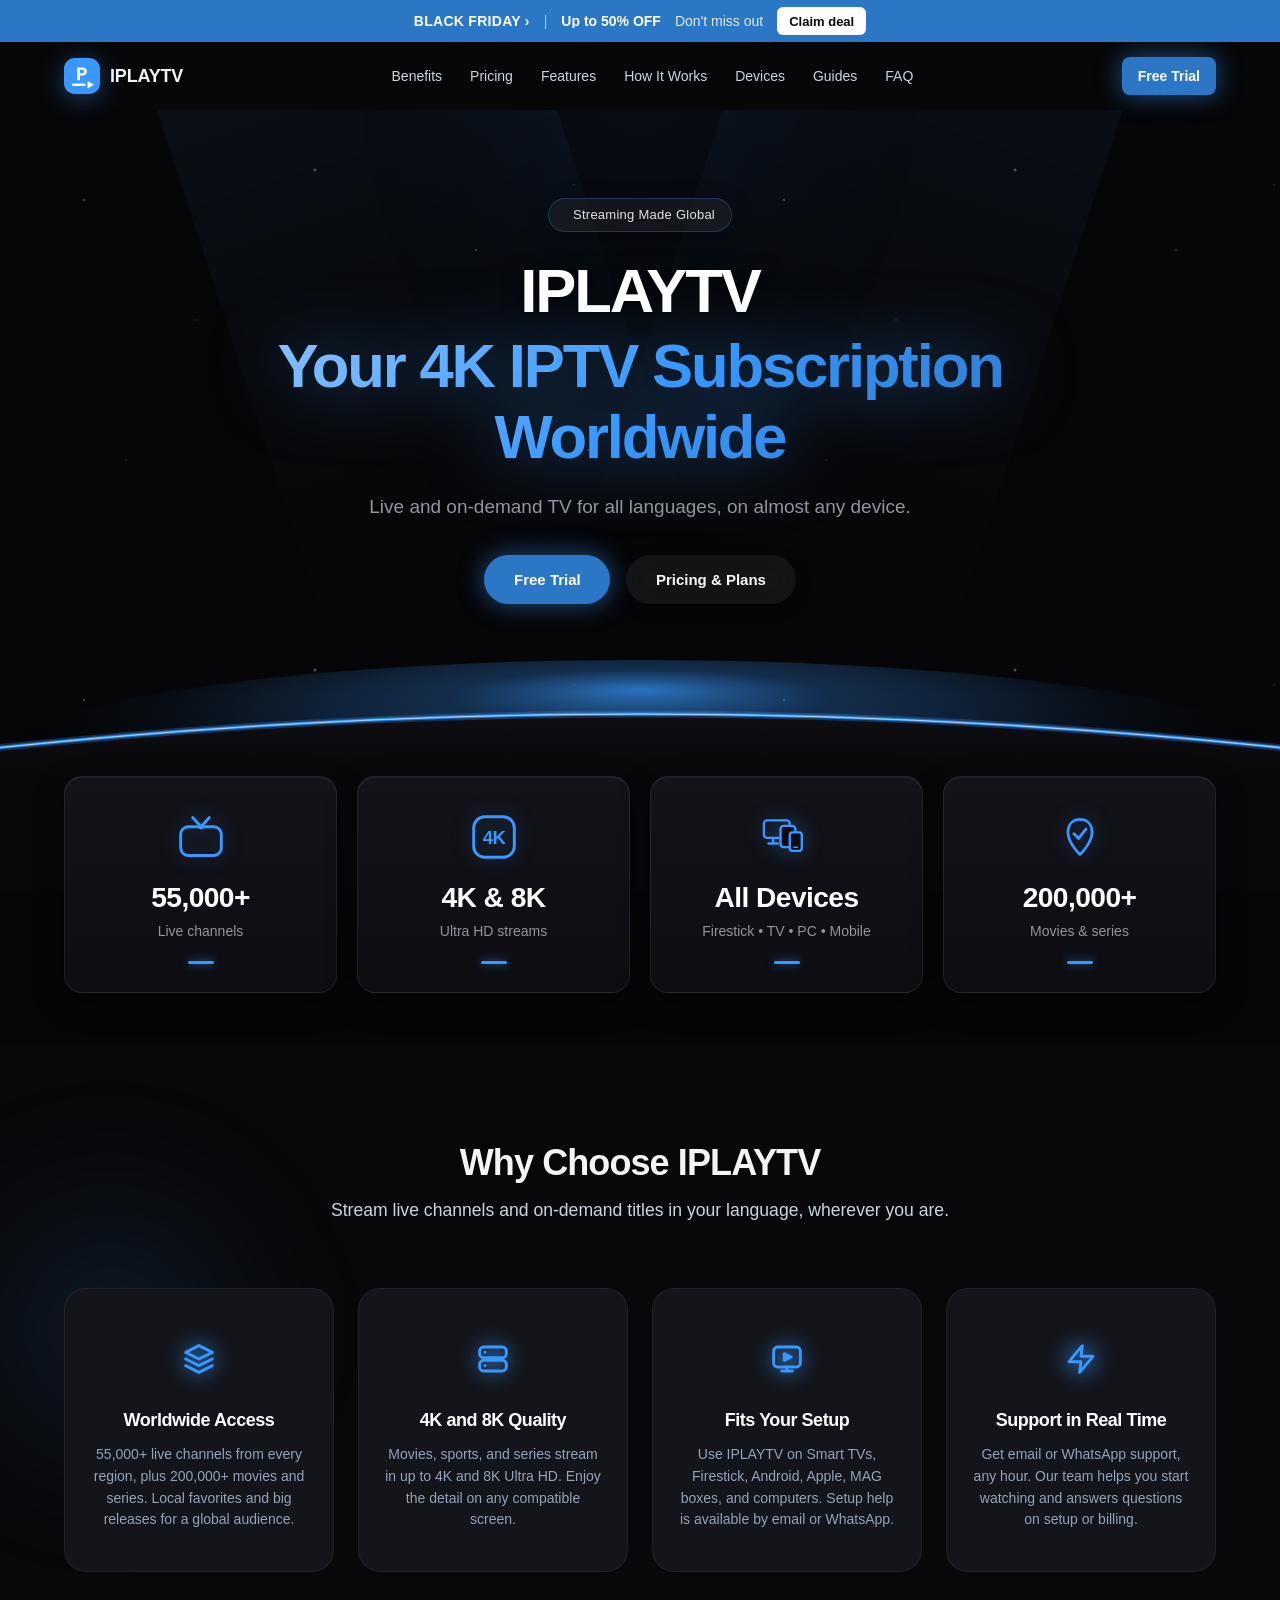
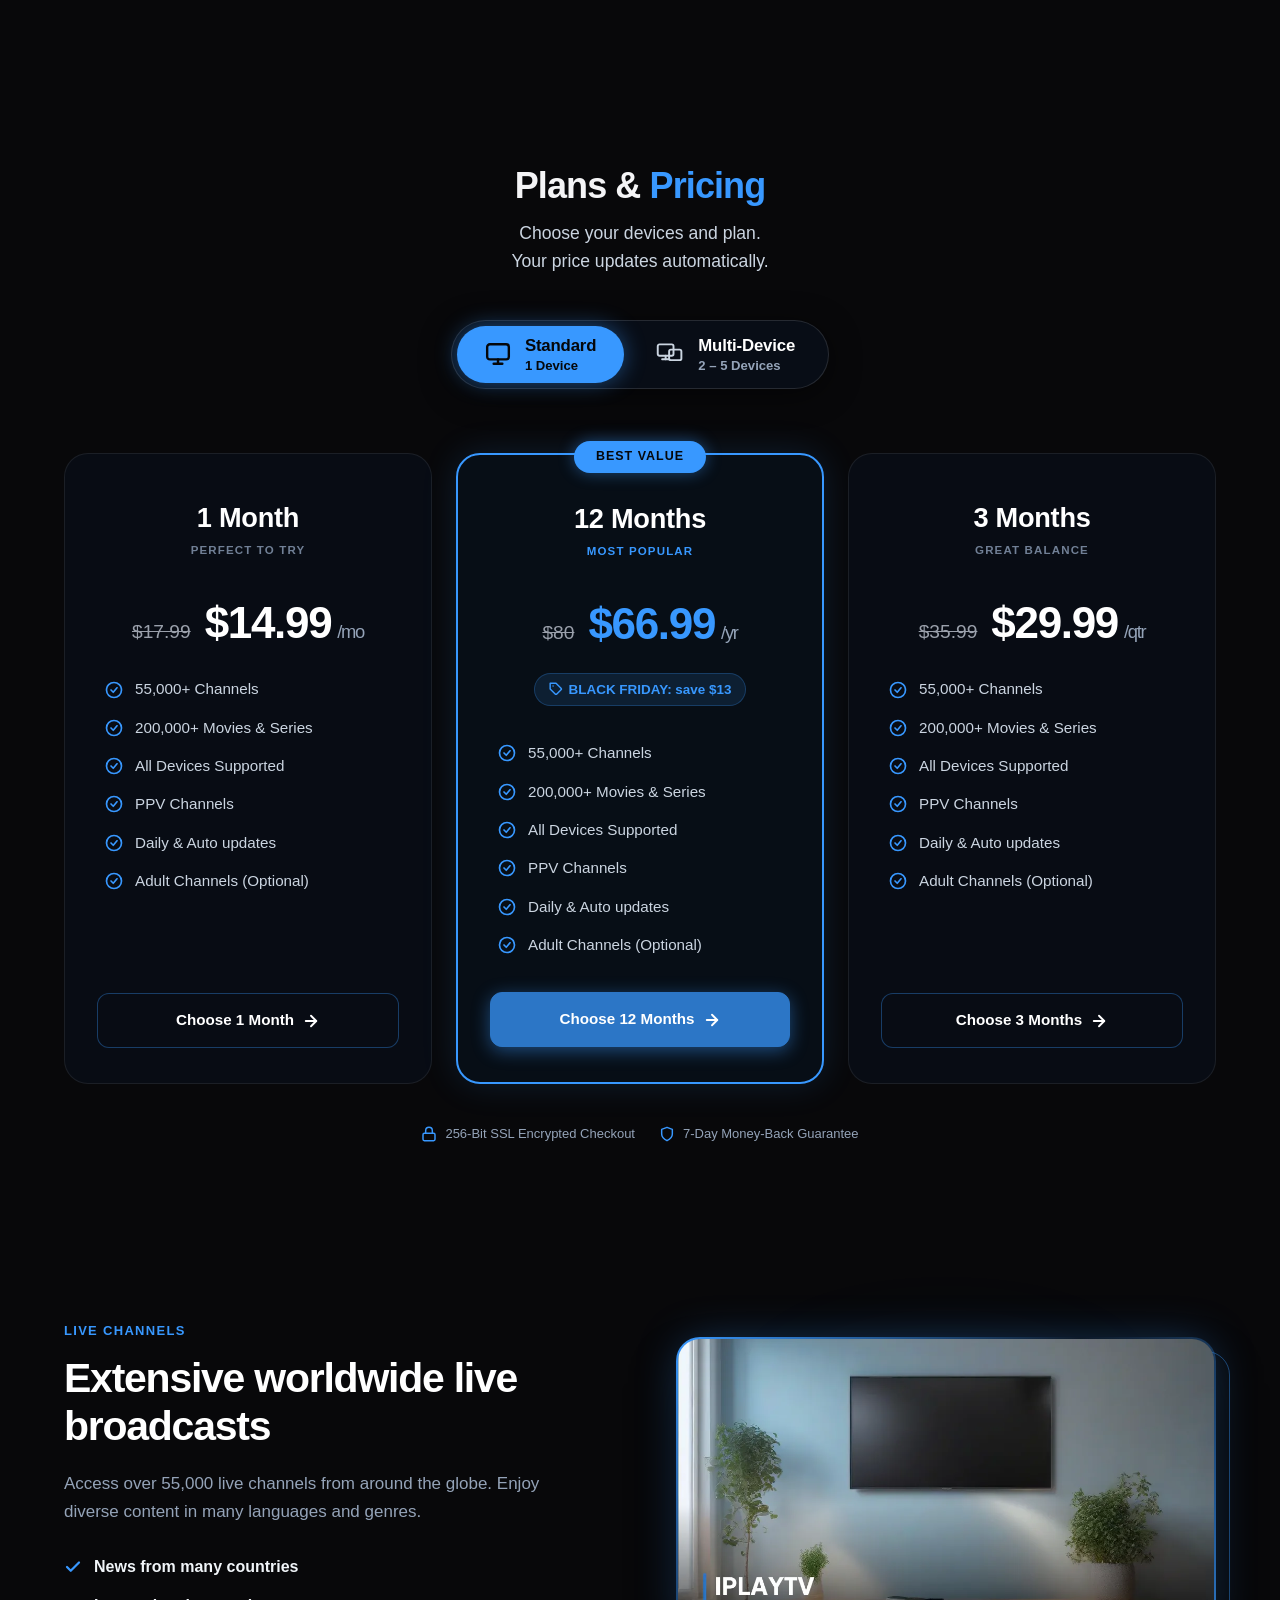
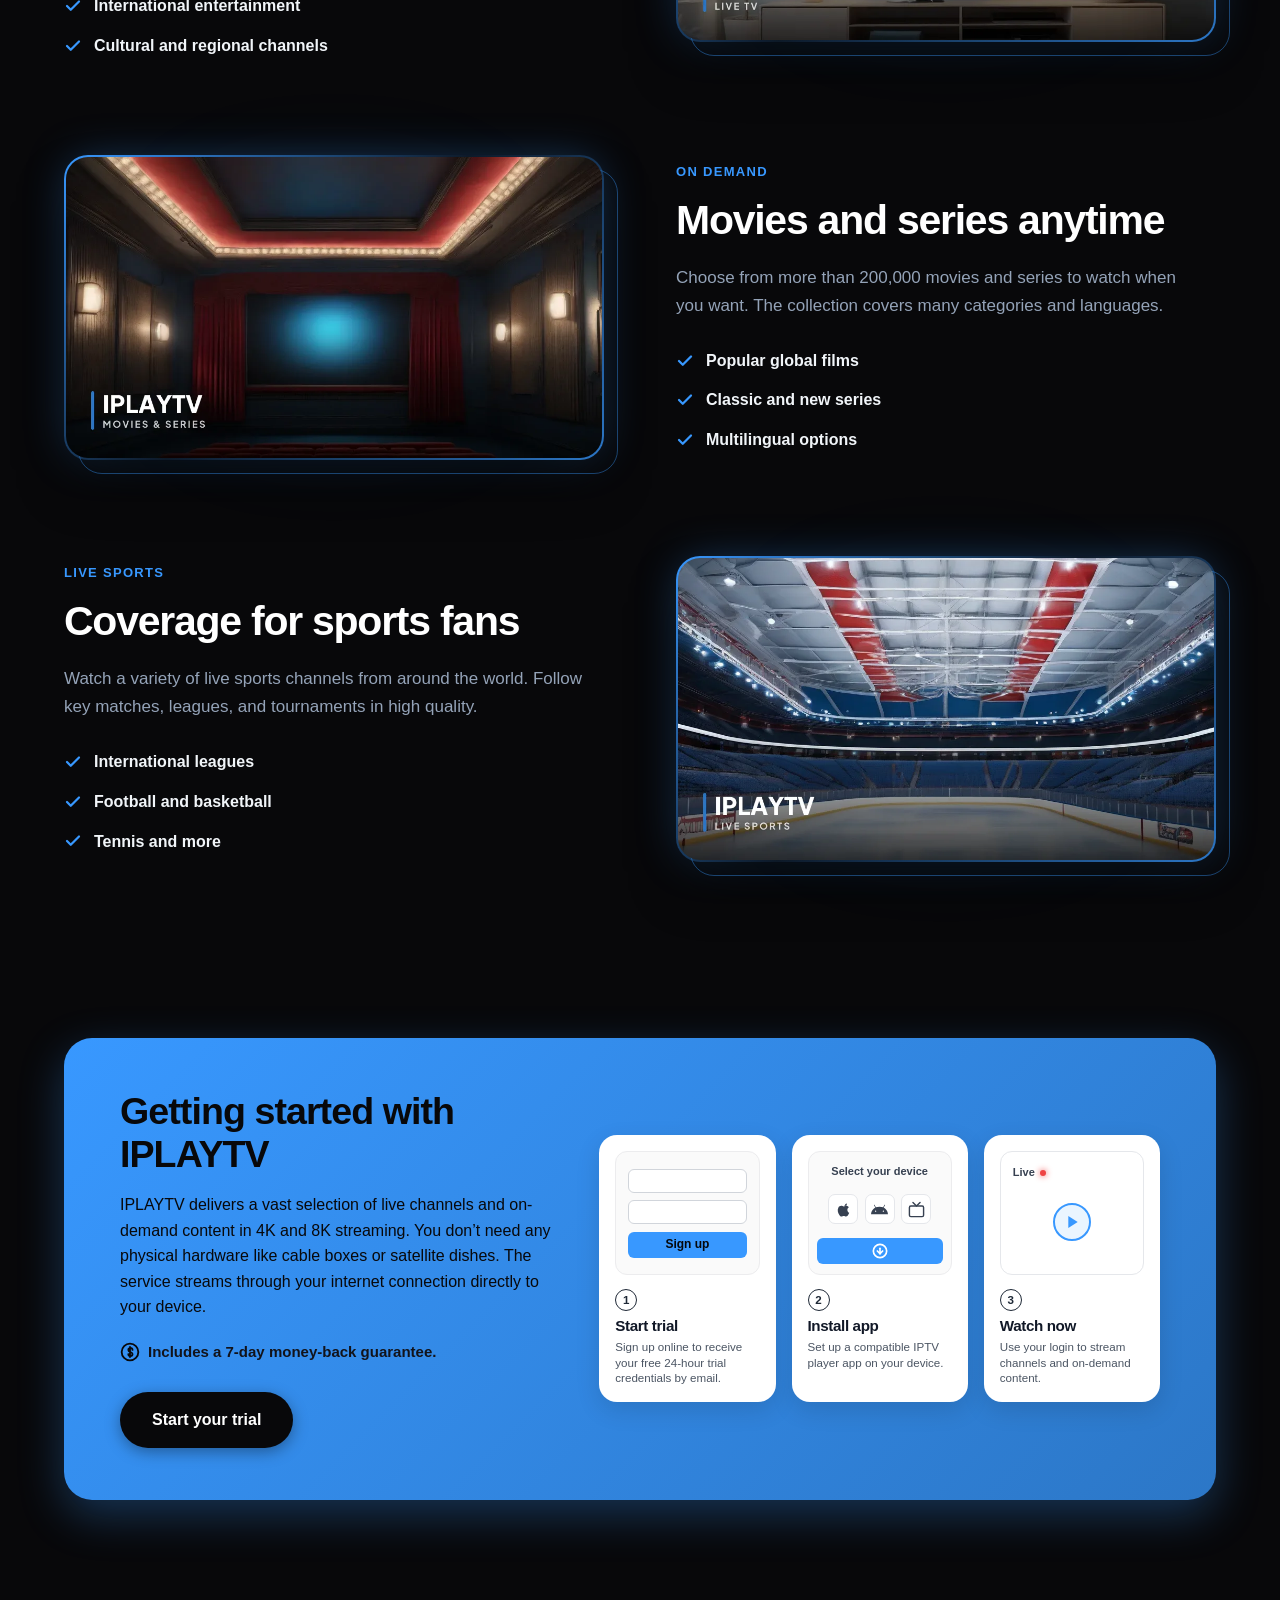
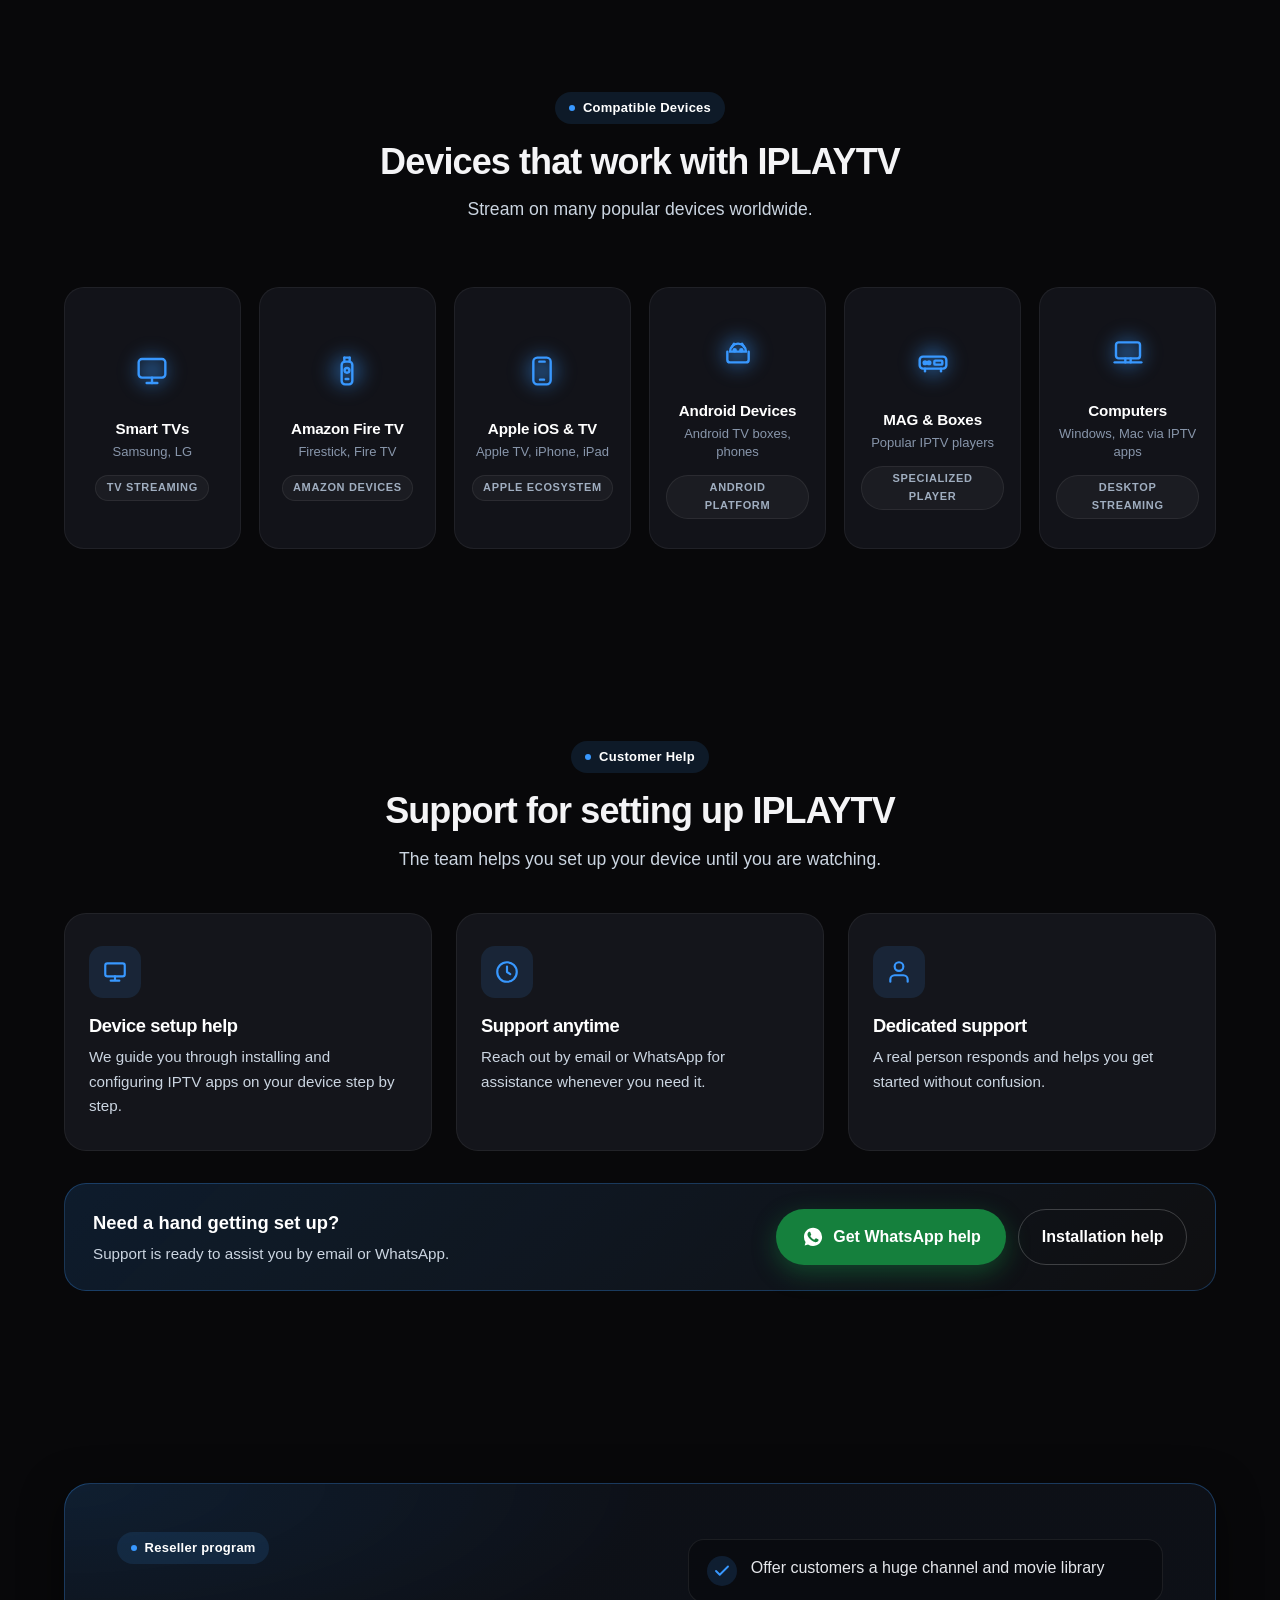
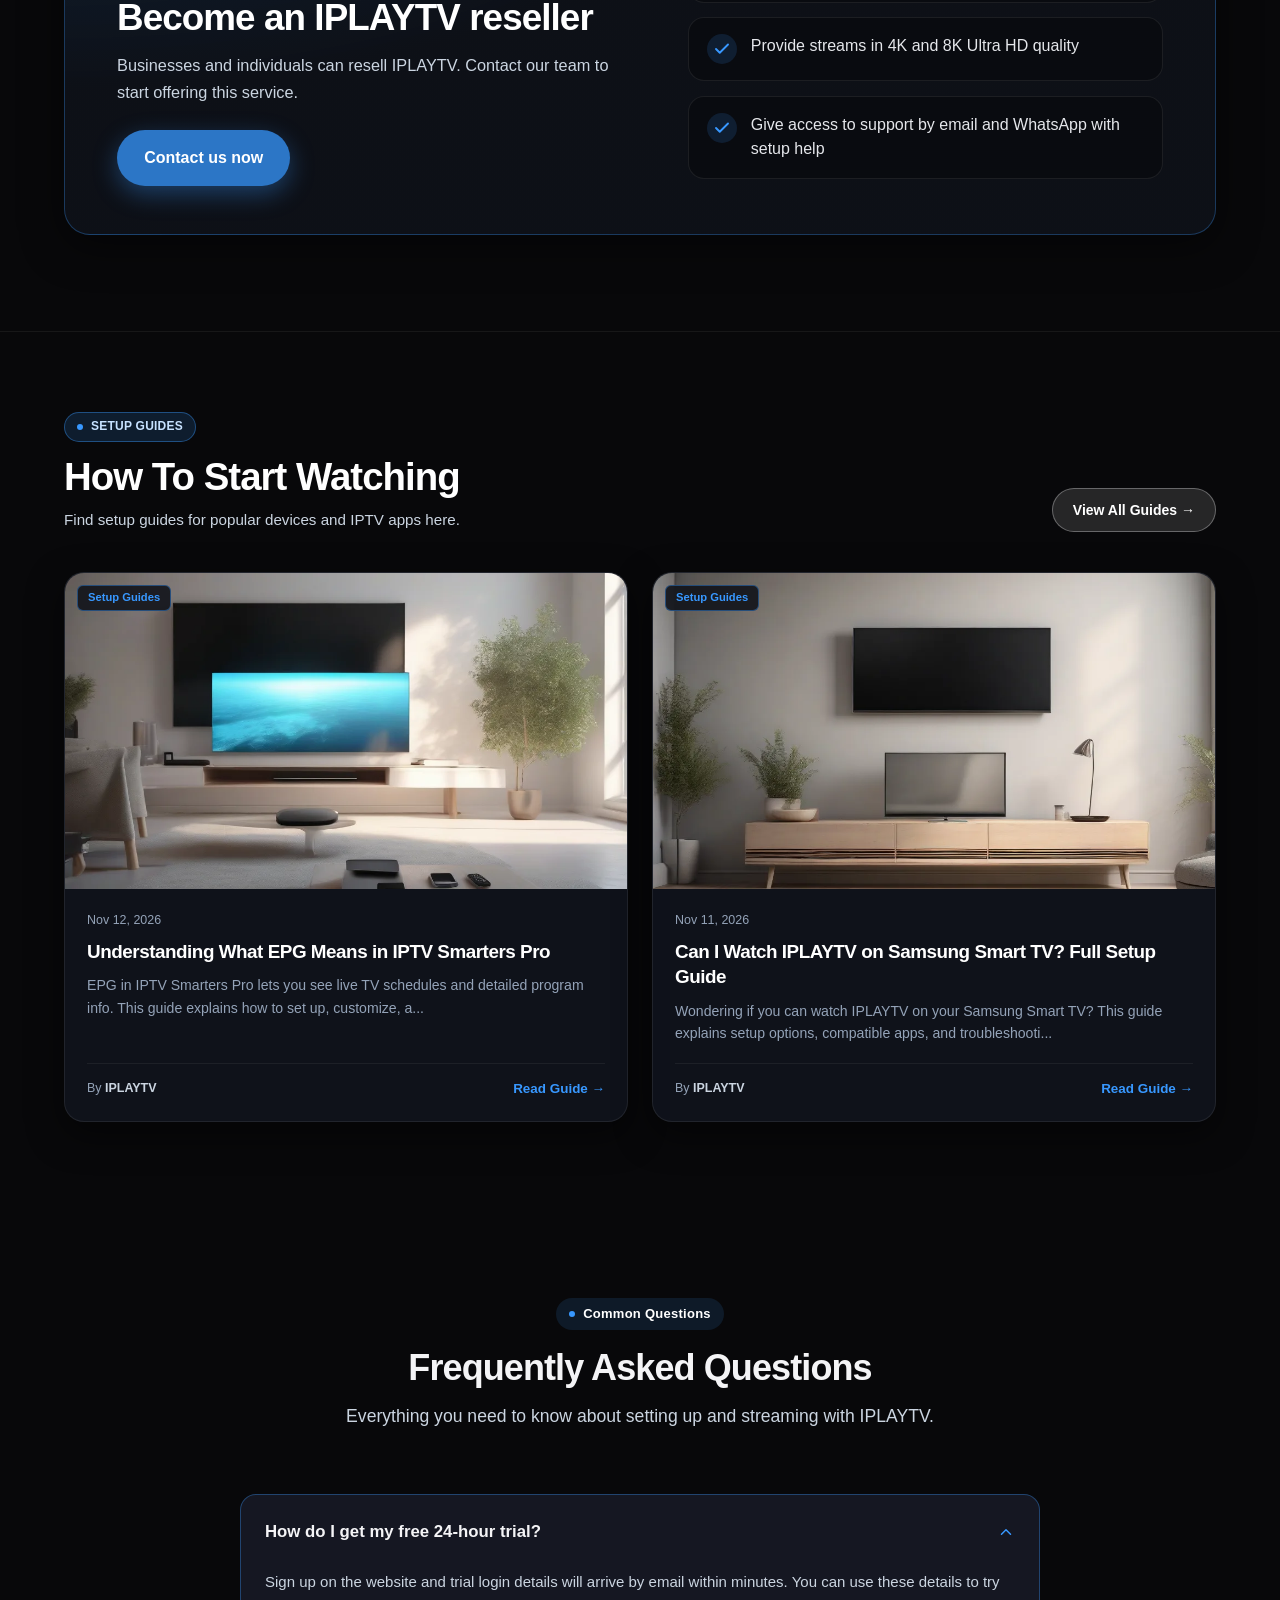
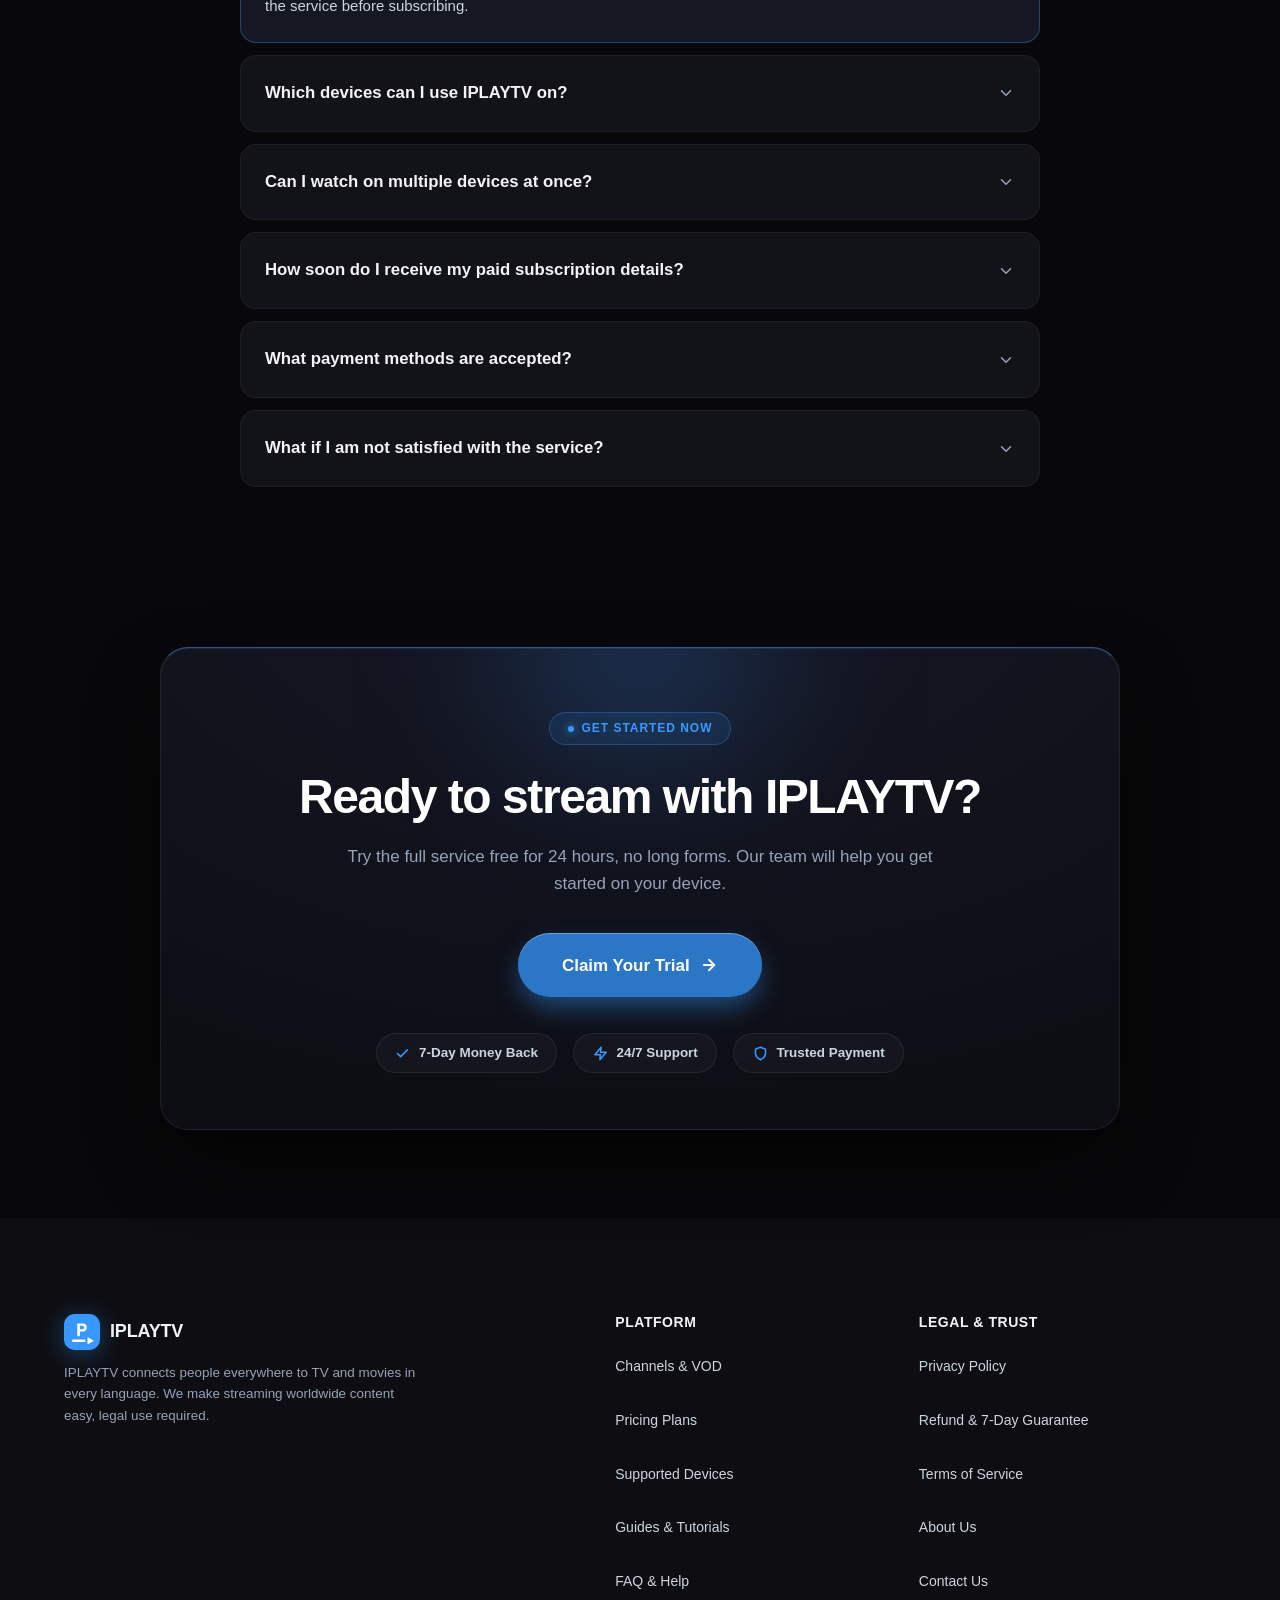
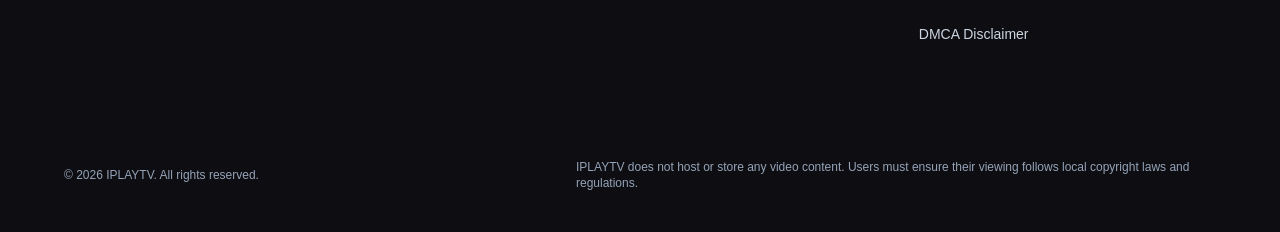
==== commit 697e49e6: "Deploy IPTV site via TVKIX Site Manager [2026-11-12T04:03:20.880Z]" ====
--- a/index.html
+++ b/index.html
@@ -1291,12 +1291,12 @@
       <a href="#" class="brand-logo">
         <span class="logo-icon" aria-hidden="true"><svg xmlns="http://www.w3.org/2000/svg" viewBox="0 0 100 100" width="100%" height="100%">
   <defs>
-    <linearGradient id="iconGrad_mxmzu7" x1="0%" y1="0%" x2="100%" y2="100%">
+    <linearGradient id="iconGrad_9nzq4w" x1="0%" y1="0%" x2="100%" y2="100%">
       <stop offset="0%" stop-color="#3898ff"/>
       <stop offset="100%" stop-color="#3898ff"/>
     </linearGradient>
   </defs>
-  <rect width="100" height="100" rx="30" fill="url(#iconGrad_mxmzu7)"/>
+  <rect width="100" height="100" rx="30" fill="url(#iconGrad_9nzq4w)"/>
   <rect x="22" y="71" width="38" height="7" rx="3.5" fill="#ffffff"/>
   <path d="M 67 67 L 80 74.5 L 67 82 Z" fill="#ffffff" stroke="#ffffff" stroke-width="3.5" stroke-linejoin="round"/>
   <g class="icon-letter" data-letter="P" fill="#ffffff" transform="translate(33.632 61.88) scale(0.04800 -0.04800)"><path transform="translate(0 0)" d="M66 0V745H352Q429 745 488.5 718Q548 691 582 638Q616 585 616 507Q616 431 581.5 378Q547 325 487.5 297.5Q428 270 352 270H221V0ZM221 405H353Q386 405 410 418Q434 431 447.5 454Q461 477 461 507Q461 538 447.5 561Q434 584 410 597Q386 610 353 610H221Z"/></g>
@@ -2273,6 +2273,25 @@
                     <div style="display: grid; grid-template-columns: repeat(auto-fit, minmax(300px, 1fr)); gap: 24px;">
                       
                     <article style="background: rgba(18, 22, 32, 0.75); border: 1px solid rgba(255, 255, 255, 0.08); border-radius: 20px; overflow: hidden; display: flex; flex-direction: column; transition: transform 0.2s ease, border-color 0.2s ease; box-shadow: 0 12px 35px rgba(0,0,0,0.5);">
+                      <a href="understanding-epg-in-iptv-smarters-pro.html" style="position: relative; display: block; overflow: hidden; aspect-ratio: 16/9; background: #0a0c10;">
+                        <img src="/images/posts/understanding-epg-in-iptv-smarters-pro-1794456189998.webp" alt="Understanding What EPG Means in IPTV Smarters Pro" width="1024" height="576" style="width: 100%; height: 100%; object-fit: cover;" loading="lazy">
+                        <span style="position: absolute; top: 12px; left: 12px; background: rgba(15, 18, 25, 0.88); backdrop-filter: blur(8px); border: 1px solid #3898ff66; color: var(--accent-ink, #3898ff); padding: 3px 10px; border-radius: 6px; font-size: 0.7rem; font-weight: 700;">Setup Guides</span>
+                      </a>
+                      <div style="padding: 22px; display: flex; flex-direction: column; flex-grow: 1;">
+                        <div style="font-size: 0.78rem; color: #94a3b8; margin-bottom: 8px;">Nov 12, 2026</div>
+                        <h3 style="font-size: 1.18rem; font-weight: 700; line-height: 1.35; margin-bottom: 10px;">
+                          <a href="understanding-epg-in-iptv-smarters-pro.html" style="color: #fff; text-decoration: none;">Understanding What EPG Means in IPTV Smarters Pro</a>
+                        </h3>
+                        <p style="color: #94a3b8; font-size: 0.88rem; line-height: 1.6; margin-bottom: 18px; flex-grow: 1;">
+                          EPG in IPTV Smarters Pro lets you see live TV schedules and detailed program info. This guide explains how to set up, customize, a...
+                        </p>
+                        <div style="border-top: 1px solid rgba(255,255,255,0.06); padding-top: 14px; margin-top: auto; display: flex; justify-content: space-between; align-items: center;">
+                          <span style="font-size: 0.78rem; color: #94a3b8;">By <strong style="color: #cbd5e1;">IPLAYTV</strong></span>
+                          <a href="understanding-epg-in-iptv-smarters-pro.html" style="color: var(--accent-ink, #3898ff); font-weight: 700; font-size: 0.84rem; text-decoration: none;">Read Guide &rarr;</a>
+                        </div>
+                      </div>
+                    </article>
+                    <article style="background: rgba(18, 22, 32, 0.75); border: 1px solid rgba(255, 255, 255, 0.08); border-radius: 20px; overflow: hidden; display: flex; flex-direction: column; transition: transform 0.2s ease, border-color 0.2s ease; box-shadow: 0 12px 35px rgba(0,0,0,0.5);">
                       <a href="iplaytv-samsung-smart-tv-setup-guide.html" style="position: relative; display: block; overflow: hidden; aspect-ratio: 16/9; background: #0a0c10;">
                         <img src="/images/posts/iplaytv-samsung-smart-tv-setup-guide-1794439415148.webp" alt="Can I Watch IPLAYTV on Samsung Smart TV? Full Setup Guide" width="1024" height="576" style="width: 100%; height: 100%; object-fit: cover;" loading="lazy">
                         <span style="position: absolute; top: 12px; left: 12px; background: rgba(15, 18, 25, 0.88); backdrop-filter: blur(8px); border: 1px solid #3898ff66; color: var(--accent-ink, #3898ff); padding: 3px 10px; border-radius: 6px; font-size: 0.7rem; font-weight: 700;">Setup Guides</span>
@@ -2416,12 +2435,12 @@
           <a href="#" class="brand-logo">
             <span class="logo-icon" aria-hidden="true"><svg xmlns="http://www.w3.org/2000/svg" viewBox="0 0 100 100" width="100%" height="100%">
   <defs>
-    <linearGradient id="iconGrad_mxmzu7" x1="0%" y1="0%" x2="100%" y2="100%">
+    <linearGradient id="iconGrad_9nzq4w" x1="0%" y1="0%" x2="100%" y2="100%">
       <stop offset="0%" stop-color="#3898ff"/>
       <stop offset="100%" stop-color="#3898ff"/>
     </linearGradient>
   </defs>
-  <rect width="100" height="100" rx="30" fill="url(#iconGrad_mxmzu7)"/>
+  <rect width="100" height="100" rx="30" fill="url(#iconGrad_9nzq4w)"/>
   <rect x="22" y="71" width="38" height="7" rx="3.5" fill="#ffffff"/>
   <path d="M 67 67 L 80 74.5 L 67 82 Z" fill="#ffffff" stroke="#ffffff" stroke-width="3.5" stroke-linejoin="round"/>
   <g class="icon-letter" data-letter="P" fill="#ffffff" transform="translate(33.632 61.88) scale(0.04800 -0.04800)"><path transform="translate(0 0)" d="M66 0V745H352Q429 745 488.5 718Q548 691 582 638Q616 585 616 507Q616 431 581.5 378Q547 325 487.5 297.5Q428 270 352 270H221V0ZM221 405H353Q386 405 410 418Q434 431 447.5 454Q461 477 461 507Q461 538 447.5 561Q434 584 410 597Q386 610 353 610H221Z"/></g>
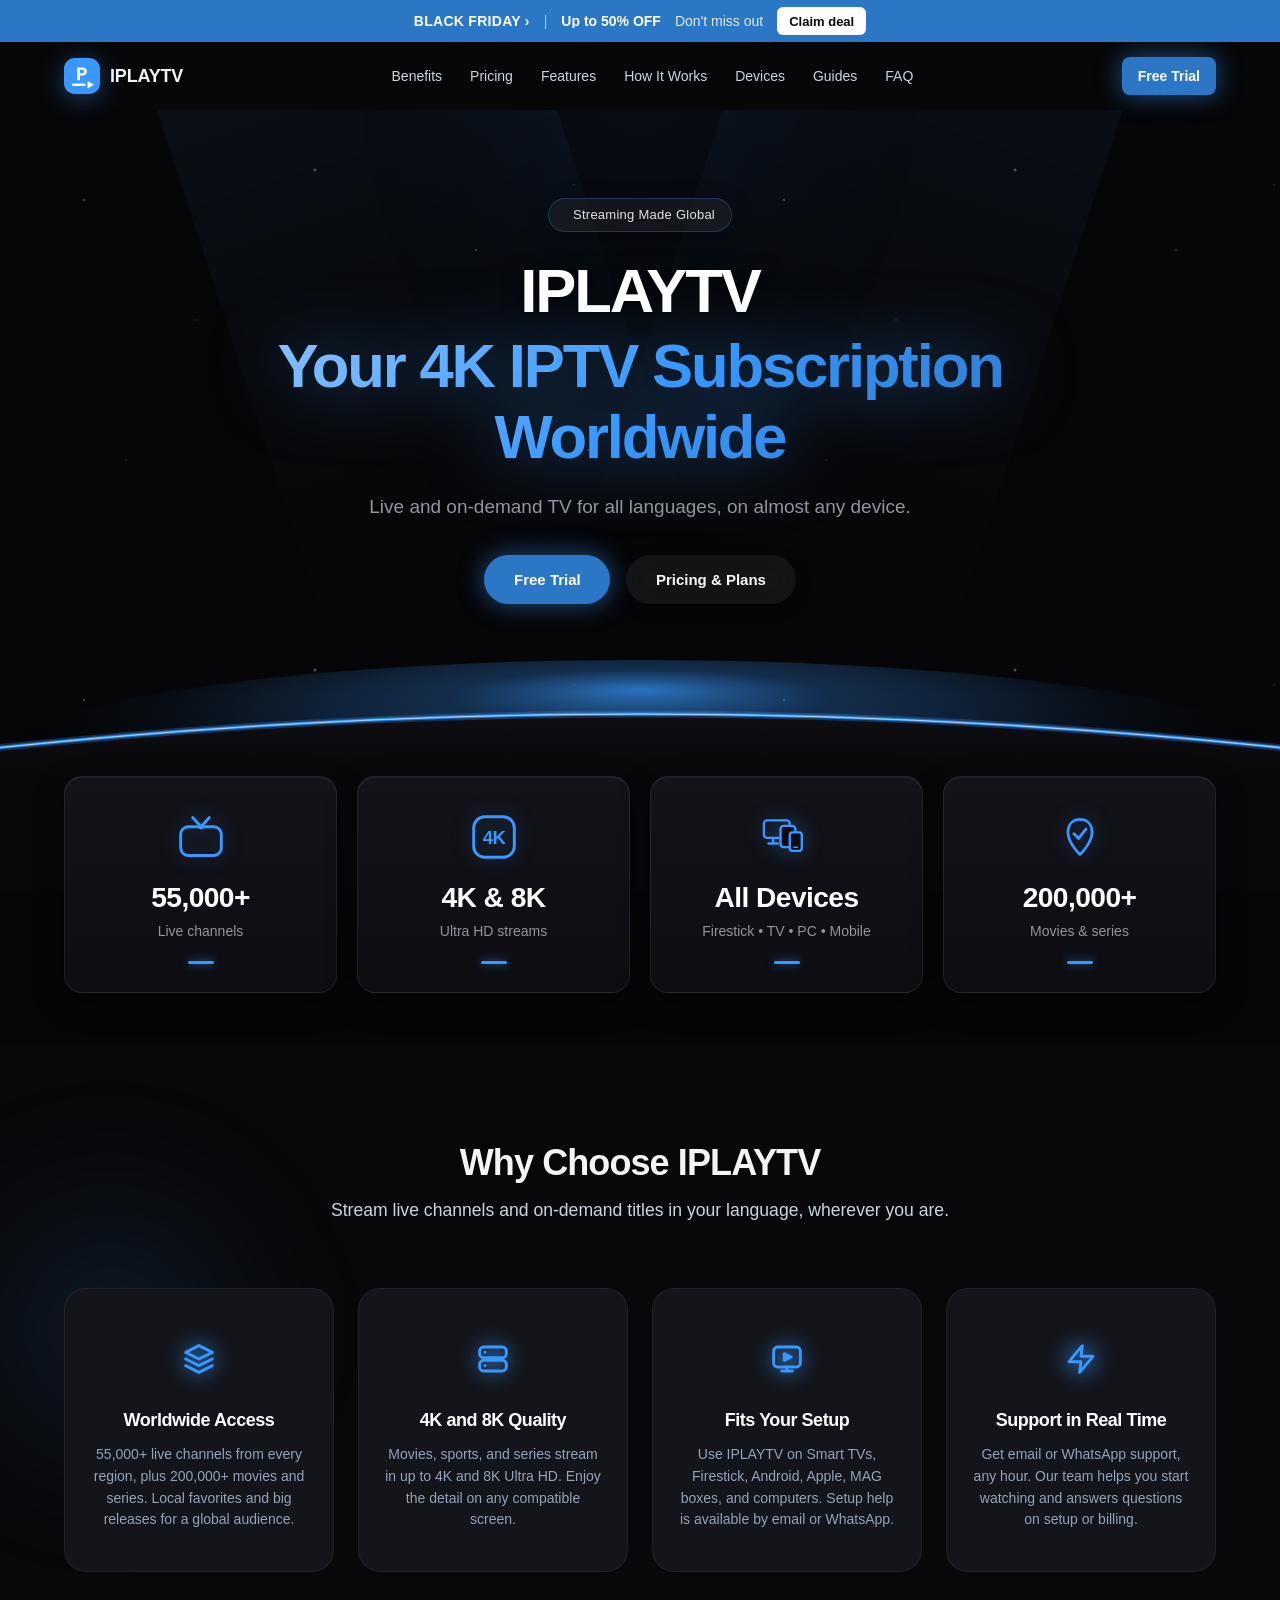
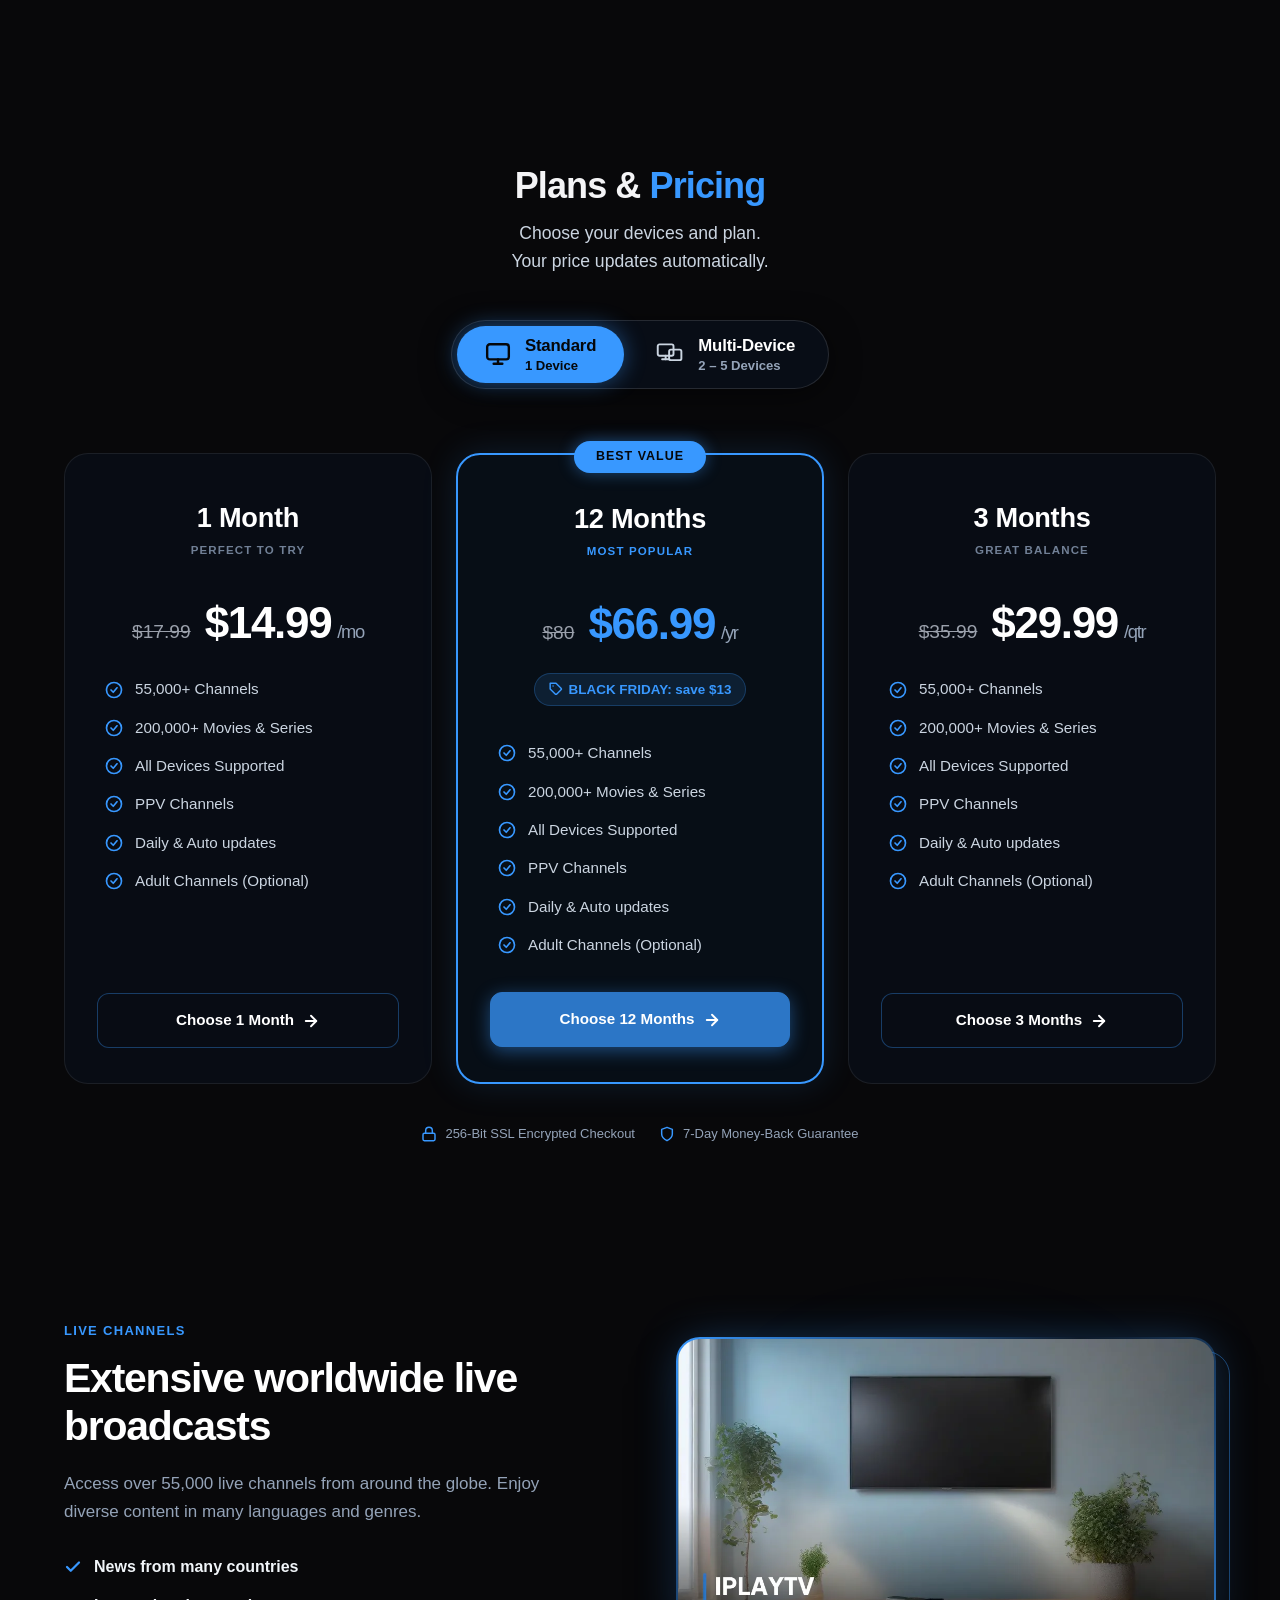
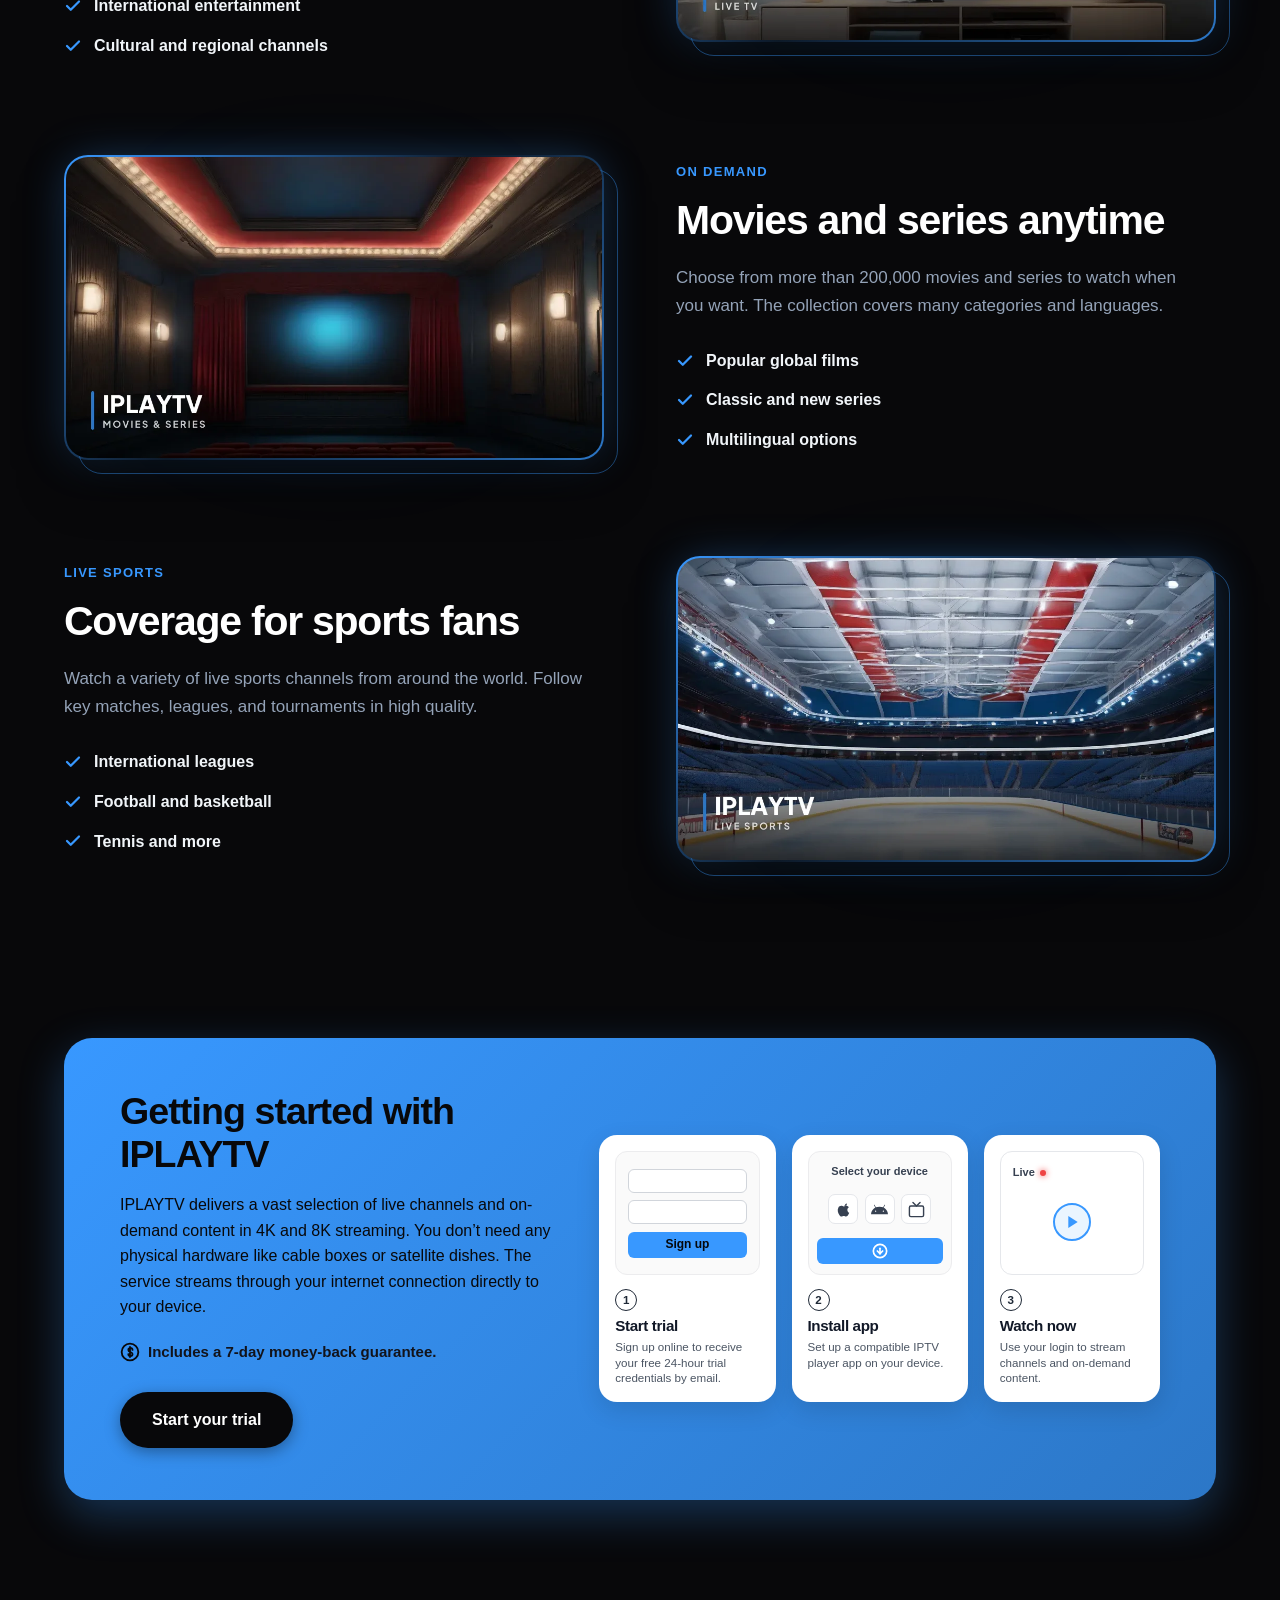
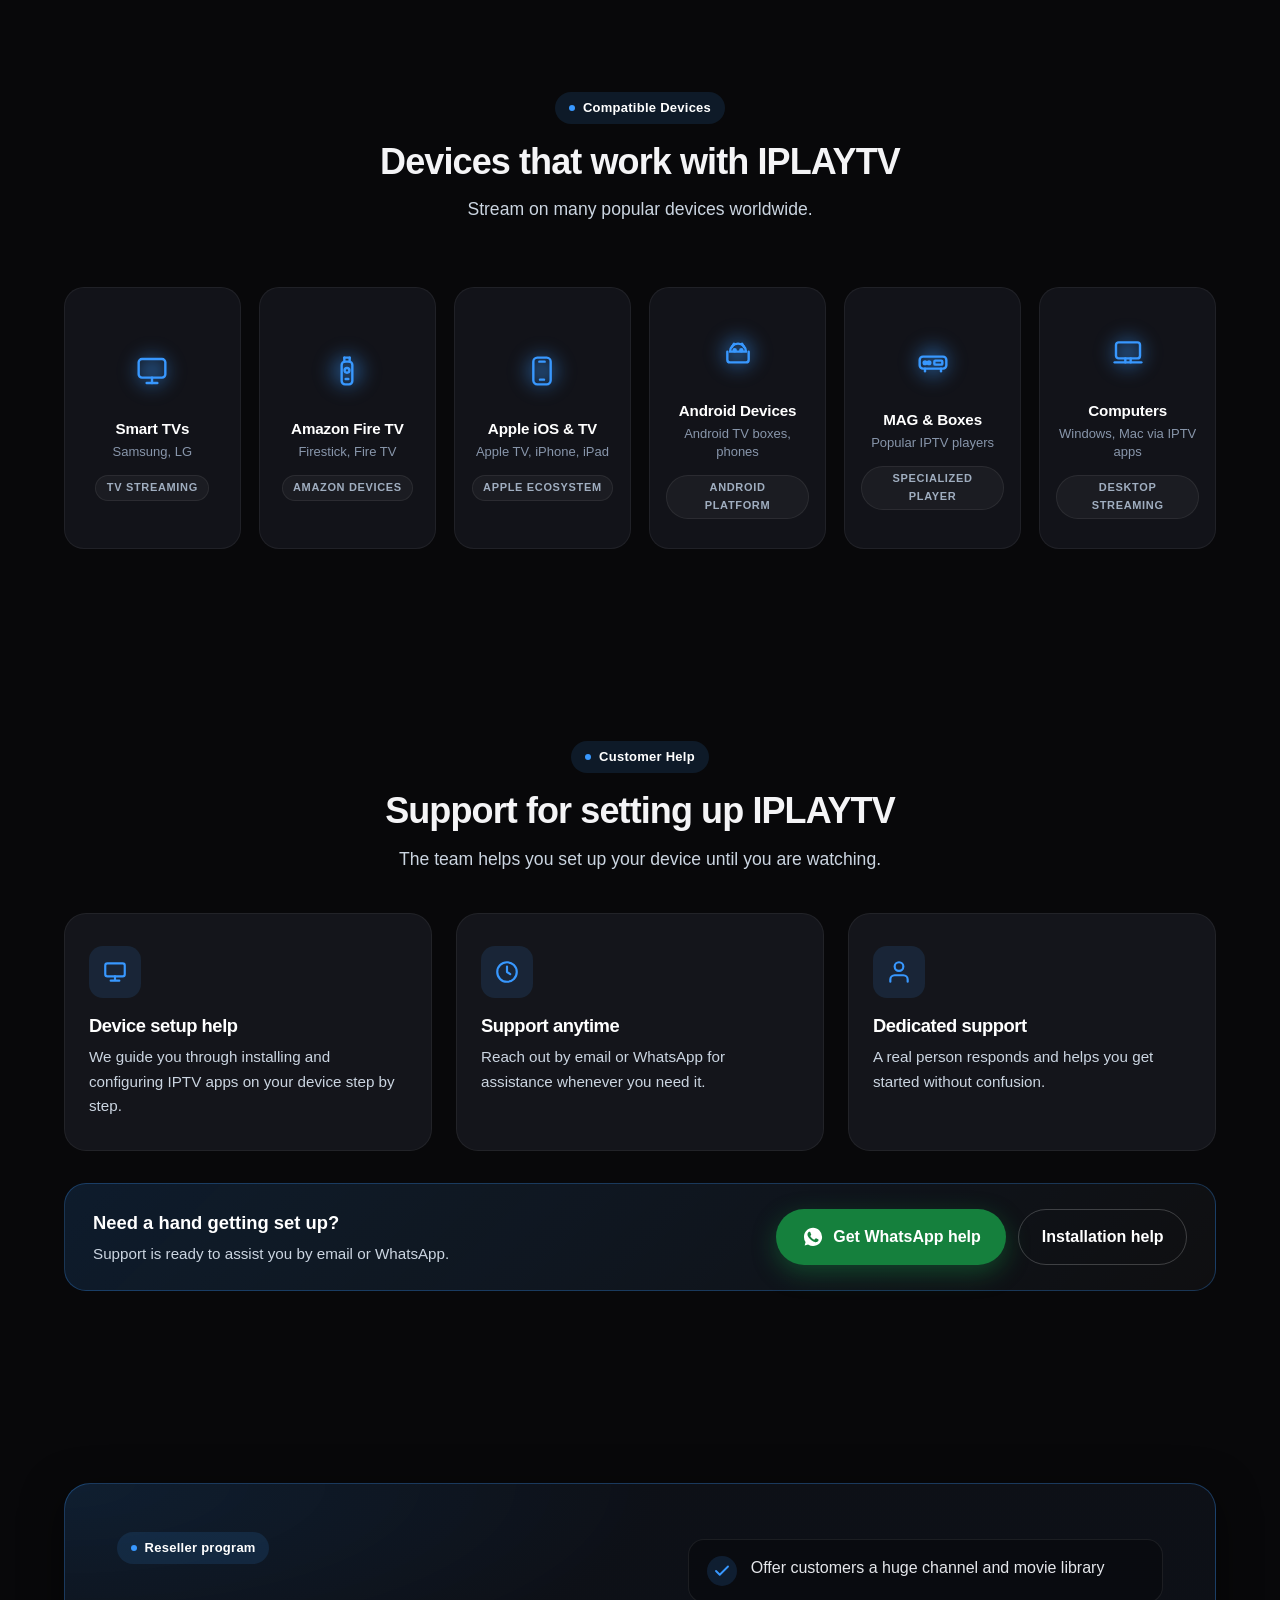
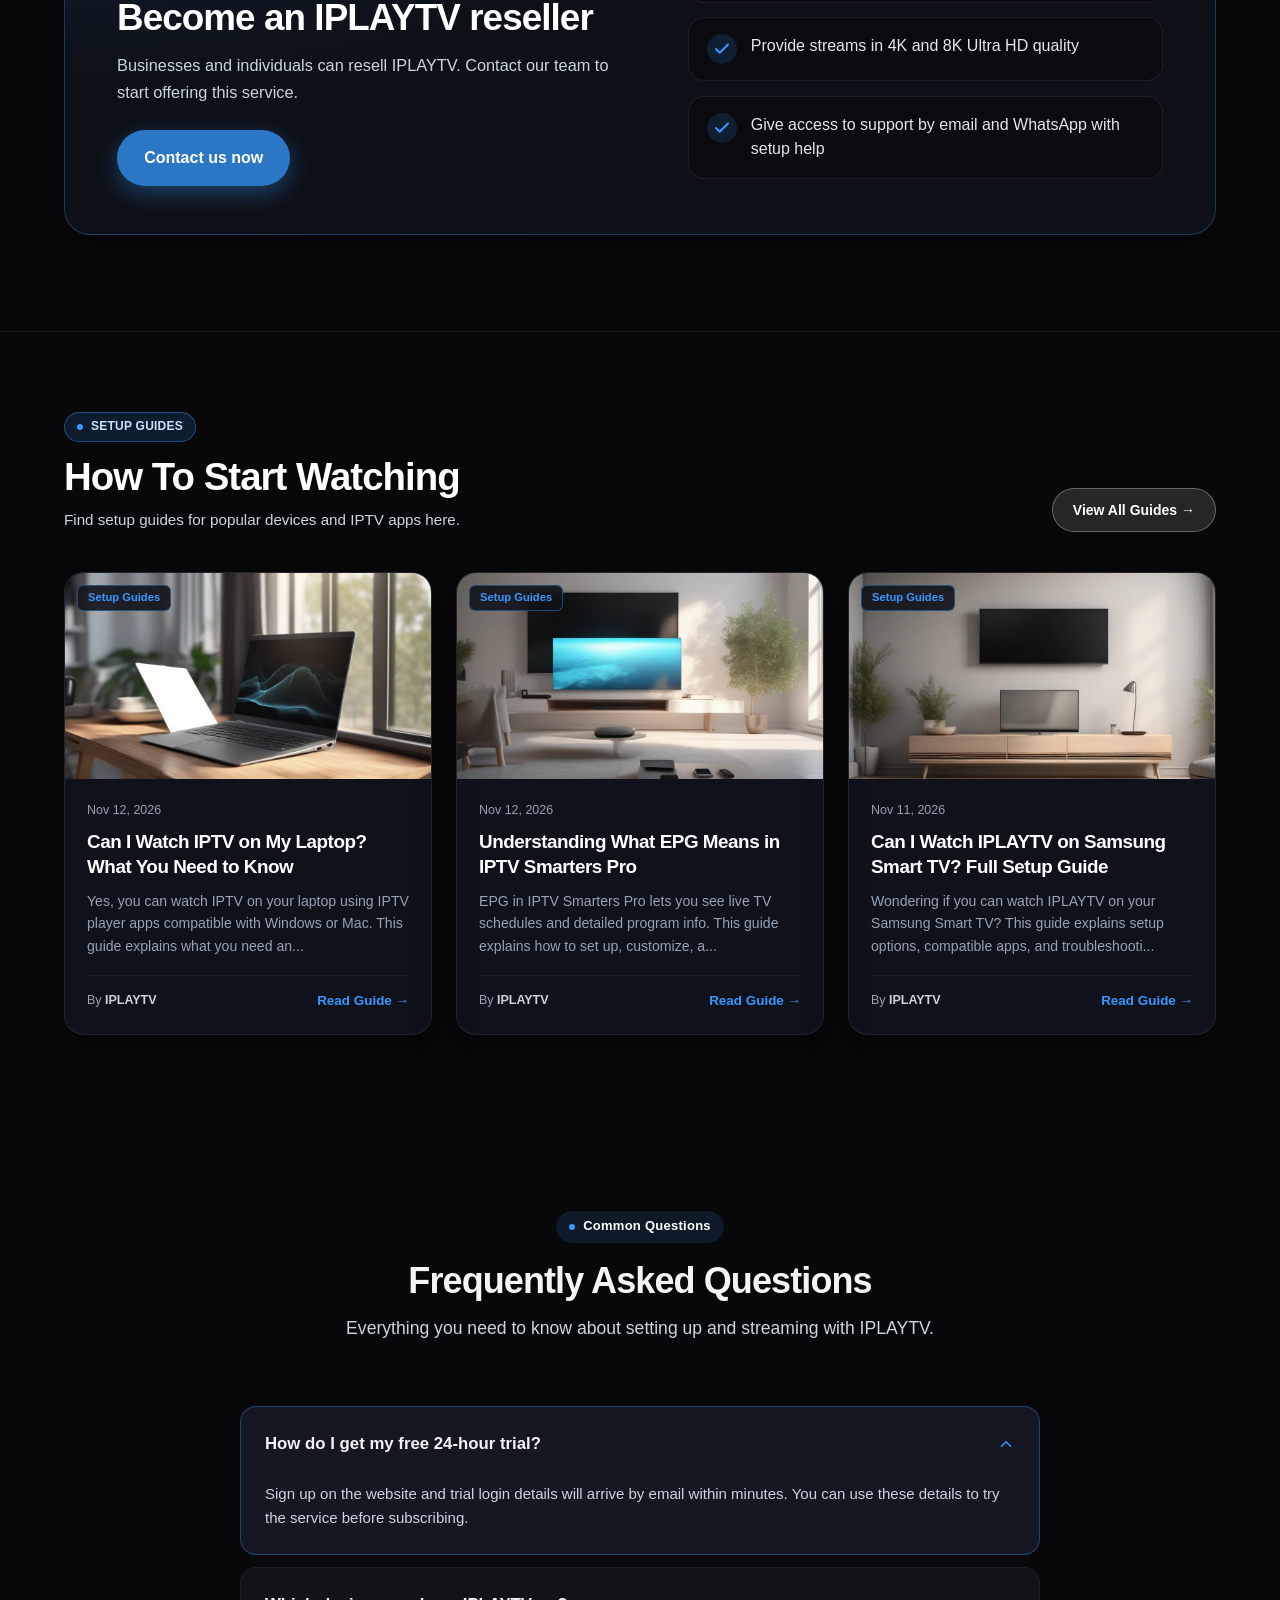
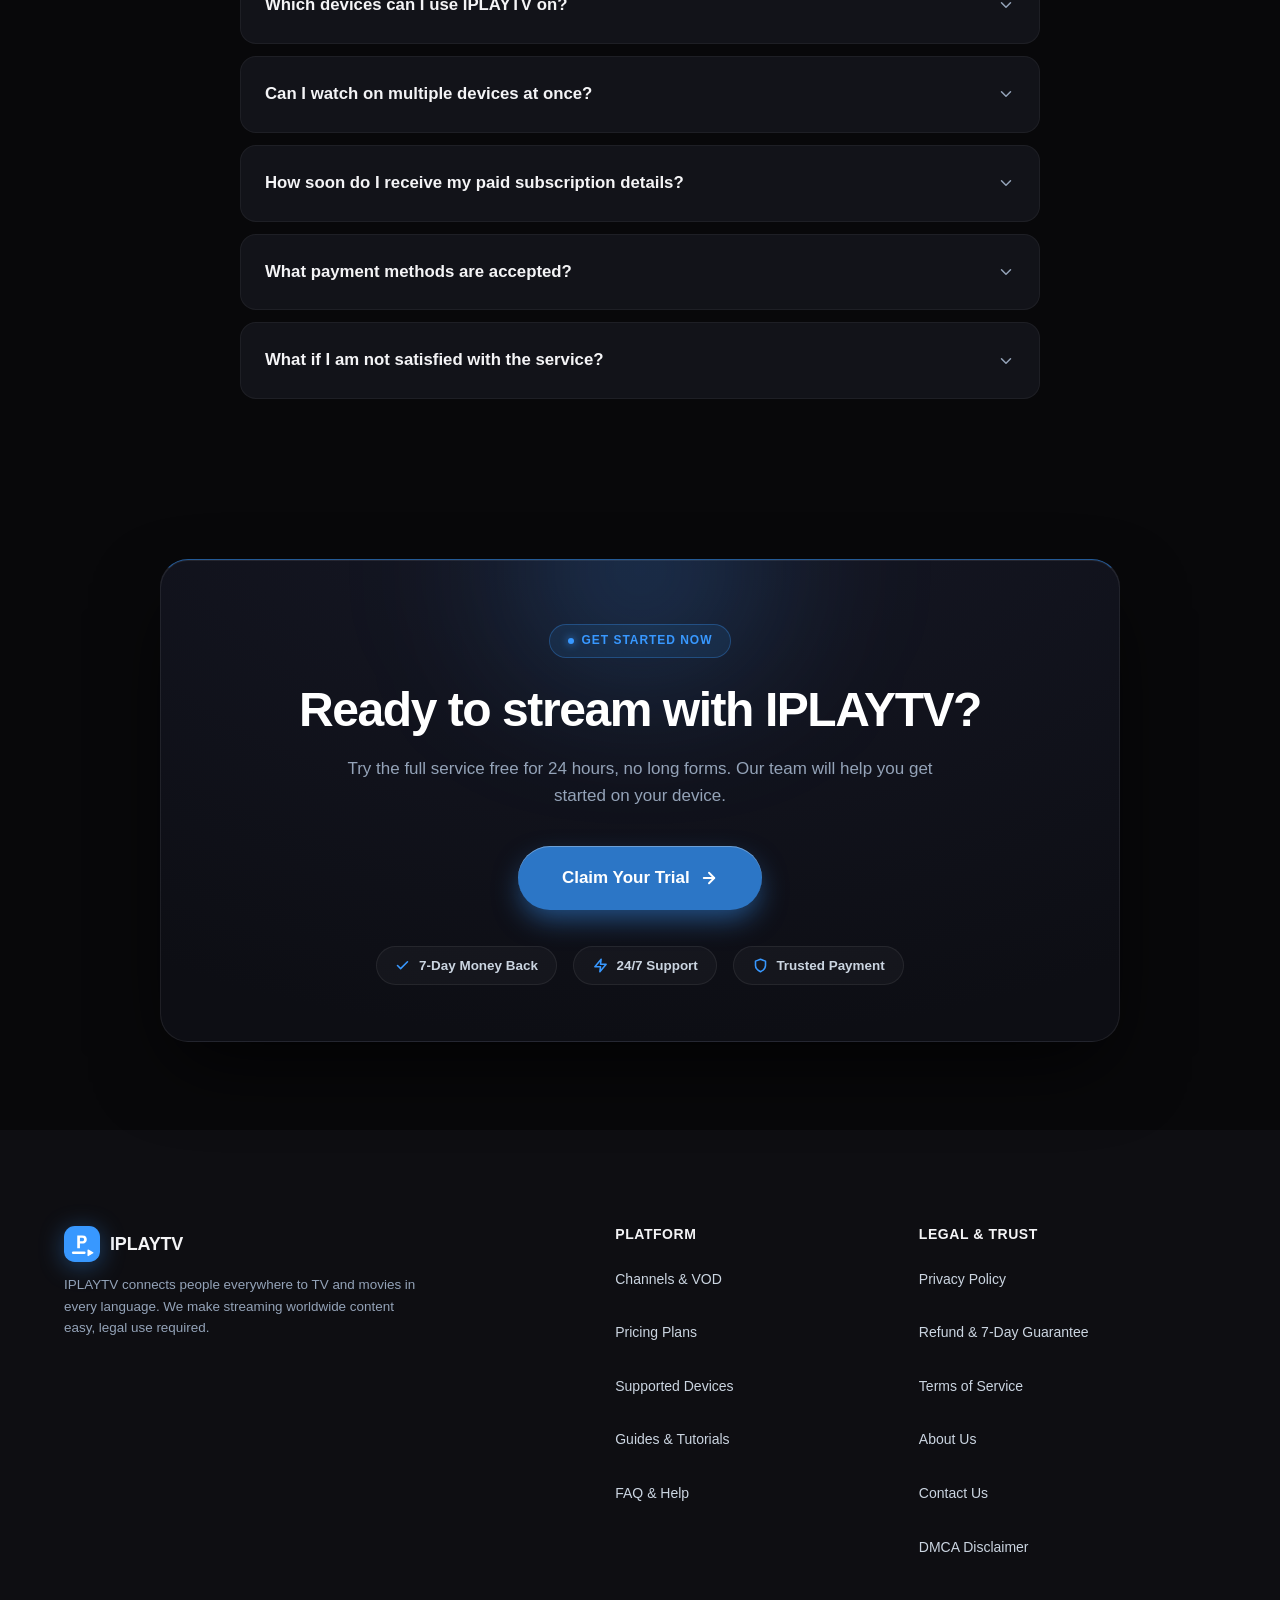
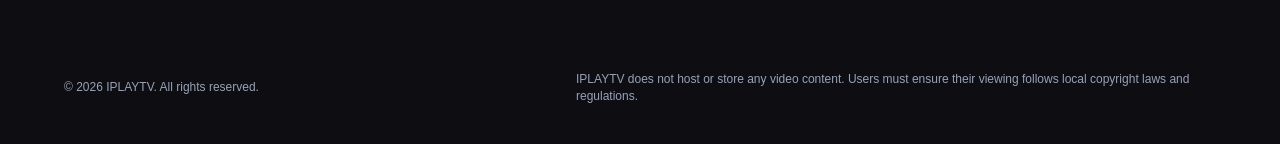
==== commit 2408b615: "Deploy IPTV site via TVKIX Site Manager [2026-11-12T04:08:28.170Z]" ====
--- a/index.html
+++ b/index.html
@@ -1291,12 +1291,12 @@
       <a href="#" class="brand-logo">
         <span class="logo-icon" aria-hidden="true"><svg xmlns="http://www.w3.org/2000/svg" viewBox="0 0 100 100" width="100%" height="100%">
   <defs>
-    <linearGradient id="iconGrad_9nzq4w" x1="0%" y1="0%" x2="100%" y2="100%">
+    <linearGradient id="iconGrad_t9wc03" x1="0%" y1="0%" x2="100%" y2="100%">
       <stop offset="0%" stop-color="#3898ff"/>
       <stop offset="100%" stop-color="#3898ff"/>
     </linearGradient>
   </defs>
-  <rect width="100" height="100" rx="30" fill="url(#iconGrad_9nzq4w)"/>
+  <rect width="100" height="100" rx="30" fill="url(#iconGrad_t9wc03)"/>
   <rect x="22" y="71" width="38" height="7" rx="3.5" fill="#ffffff"/>
   <path d="M 67 67 L 80 74.5 L 67 82 Z" fill="#ffffff" stroke="#ffffff" stroke-width="3.5" stroke-linejoin="round"/>
   <g class="icon-letter" data-letter="P" fill="#ffffff" transform="translate(33.632 61.88) scale(0.04800 -0.04800)"><path transform="translate(0 0)" d="M66 0V745H352Q429 745 488.5 718Q548 691 582 638Q616 585 616 507Q616 431 581.5 378Q547 325 487.5 297.5Q428 270 352 270H221V0ZM221 405H353Q386 405 410 418Q434 431 447.5 454Q461 477 461 507Q461 538 447.5 561Q434 584 410 597Q386 610 353 610H221Z"/></g>
@@ -2272,6 +2272,25 @@
 
                     <div style="display: grid; grid-template-columns: repeat(auto-fit, minmax(300px, 1fr)); gap: 24px;">
                       
+                    <article style="background: rgba(18, 22, 32, 0.75); border: 1px solid rgba(255, 255, 255, 0.08); border-radius: 20px; overflow: hidden; display: flex; flex-direction: column; transition: transform 0.2s ease, border-color 0.2s ease; box-shadow: 0 12px 35px rgba(0,0,0,0.5);">
+                      <a href="can-i-watch-iptv-on-my-laptop.html" style="position: relative; display: block; overflow: hidden; aspect-ratio: 16/9; background: #0a0c10;">
+                        <img src="/images/posts/can-i-watch-iptv-on-my-laptop-1794456497636.webp" alt="Can I Watch IPTV on My Laptop? What You Need to Know" width="1024" height="576" style="width: 100%; height: 100%; object-fit: cover;" loading="lazy">
+                        <span style="position: absolute; top: 12px; left: 12px; background: rgba(15, 18, 25, 0.88); backdrop-filter: blur(8px); border: 1px solid #3898ff66; color: var(--accent-ink, #3898ff); padding: 3px 10px; border-radius: 6px; font-size: 0.7rem; font-weight: 700;">Setup Guides</span>
+                      </a>
+                      <div style="padding: 22px; display: flex; flex-direction: column; flex-grow: 1;">
+                        <div style="font-size: 0.78rem; color: #94a3b8; margin-bottom: 8px;">Nov 12, 2026</div>
+                        <h3 style="font-size: 1.18rem; font-weight: 700; line-height: 1.35; margin-bottom: 10px;">
+                          <a href="can-i-watch-iptv-on-my-laptop.html" style="color: #fff; text-decoration: none;">Can I Watch IPTV on My Laptop? What You Need to Know</a>
+                        </h3>
+                        <p style="color: #94a3b8; font-size: 0.88rem; line-height: 1.6; margin-bottom: 18px; flex-grow: 1;">
+                          Yes, you can watch IPTV on your laptop using IPTV player apps compatible with Windows or Mac. This guide explains what you need an...
+                        </p>
+                        <div style="border-top: 1px solid rgba(255,255,255,0.06); padding-top: 14px; margin-top: auto; display: flex; justify-content: space-between; align-items: center;">
+                          <span style="font-size: 0.78rem; color: #94a3b8;">By <strong style="color: #cbd5e1;">IPLAYTV</strong></span>
+                          <a href="can-i-watch-iptv-on-my-laptop.html" style="color: var(--accent-ink, #3898ff); font-weight: 700; font-size: 0.84rem; text-decoration: none;">Read Guide &rarr;</a>
+                        </div>
+                      </div>
+                    </article>
                     <article style="background: rgba(18, 22, 32, 0.75); border: 1px solid rgba(255, 255, 255, 0.08); border-radius: 20px; overflow: hidden; display: flex; flex-direction: column; transition: transform 0.2s ease, border-color 0.2s ease; box-shadow: 0 12px 35px rgba(0,0,0,0.5);">
                       <a href="understanding-epg-in-iptv-smarters-pro.html" style="position: relative; display: block; overflow: hidden; aspect-ratio: 16/9; background: #0a0c10;">
                         <img src="/images/posts/understanding-epg-in-iptv-smarters-pro-1794456189998.webp" alt="Understanding What EPG Means in IPTV Smarters Pro" width="1024" height="576" style="width: 100%; height: 100%; object-fit: cover;" loading="lazy">
@@ -2435,12 +2454,12 @@
           <a href="#" class="brand-logo">
             <span class="logo-icon" aria-hidden="true"><svg xmlns="http://www.w3.org/2000/svg" viewBox="0 0 100 100" width="100%" height="100%">
   <defs>
-    <linearGradient id="iconGrad_9nzq4w" x1="0%" y1="0%" x2="100%" y2="100%">
+    <linearGradient id="iconGrad_t9wc03" x1="0%" y1="0%" x2="100%" y2="100%">
       <stop offset="0%" stop-color="#3898ff"/>
       <stop offset="100%" stop-color="#3898ff"/>
     </linearGradient>
   </defs>
-  <rect width="100" height="100" rx="30" fill="url(#iconGrad_9nzq4w)"/>
+  <rect width="100" height="100" rx="30" fill="url(#iconGrad_t9wc03)"/>
   <rect x="22" y="71" width="38" height="7" rx="3.5" fill="#ffffff"/>
   <path d="M 67 67 L 80 74.5 L 67 82 Z" fill="#ffffff" stroke="#ffffff" stroke-width="3.5" stroke-linejoin="round"/>
   <g class="icon-letter" data-letter="P" fill="#ffffff" transform="translate(33.632 61.88) scale(0.04800 -0.04800)"><path transform="translate(0 0)" d="M66 0V745H352Q429 745 488.5 718Q548 691 582 638Q616 585 616 507Q616 431 581.5 378Q547 325 487.5 297.5Q428 270 352 270H221V0ZM221 405H353Q386 405 410 418Q434 431 447.5 454Q461 477 461 507Q461 538 447.5 561Q434 584 410 597Q386 610 353 610H221Z"/></g>
